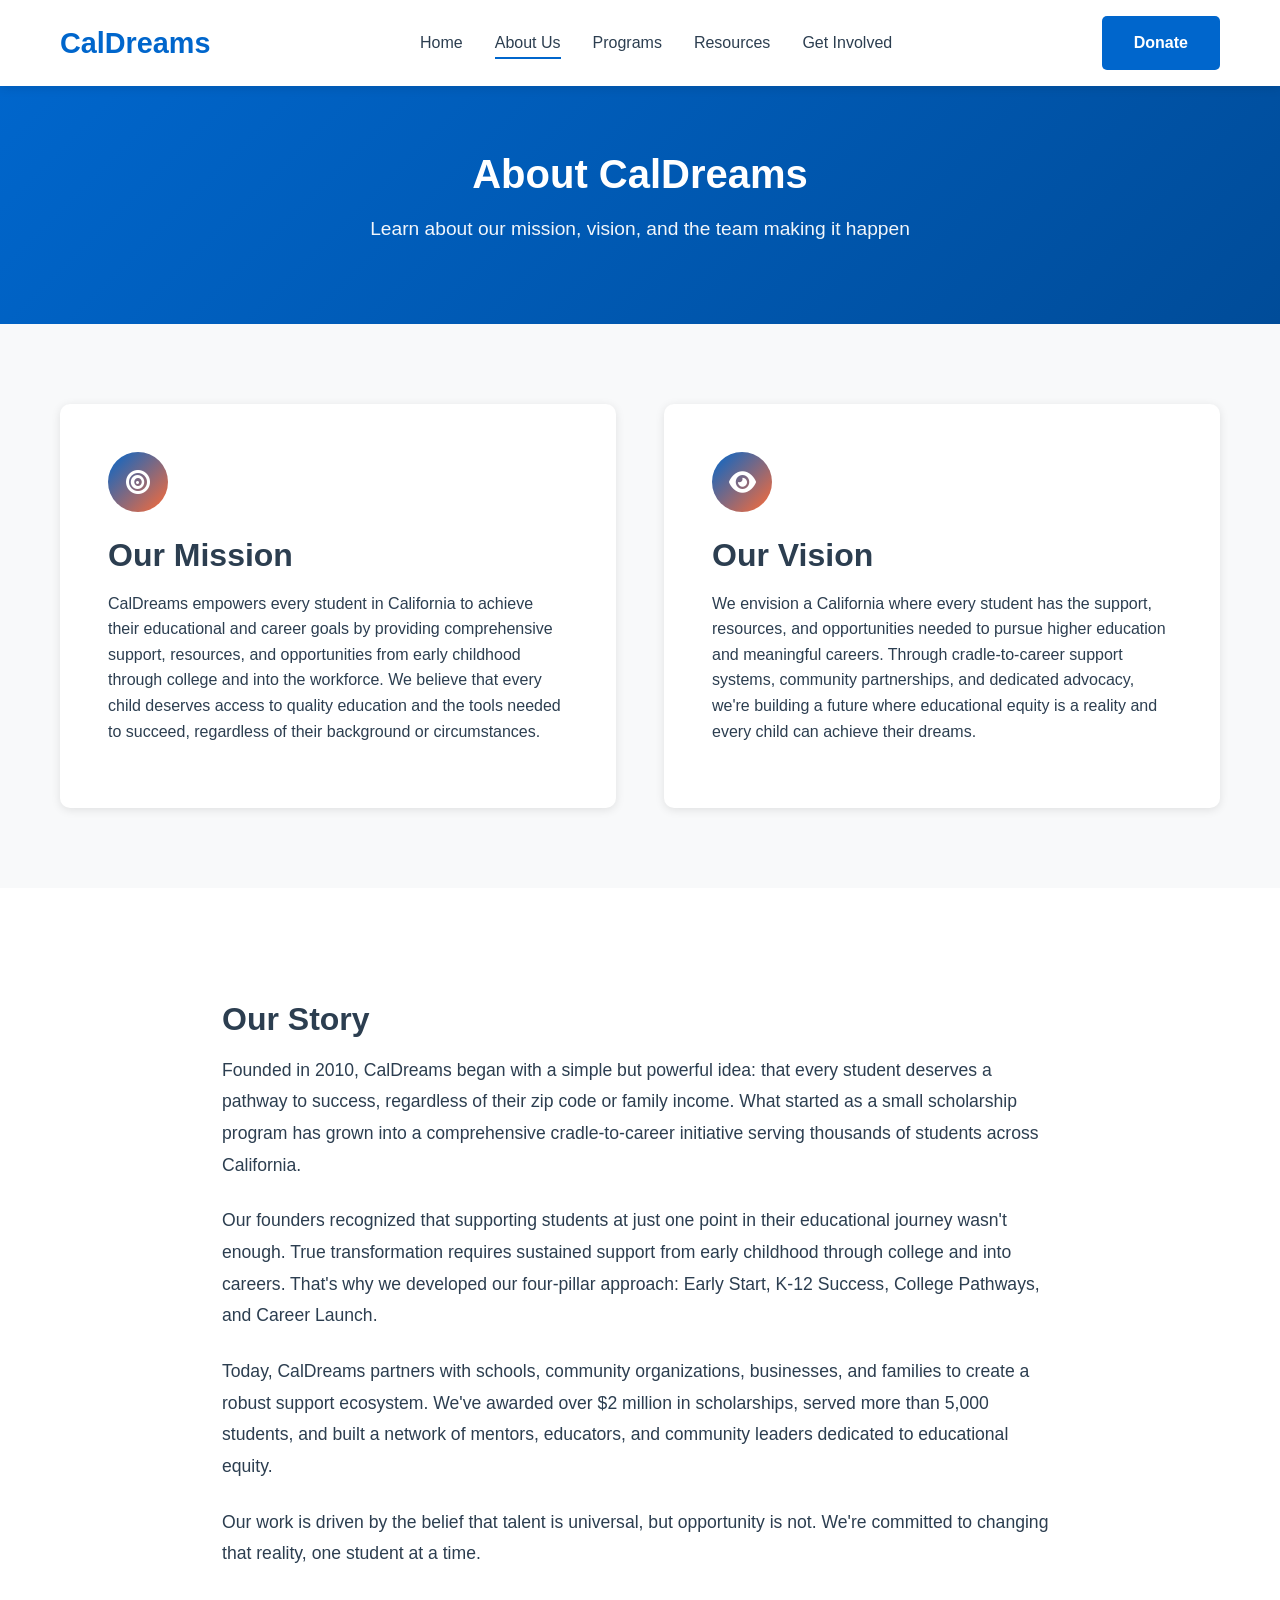
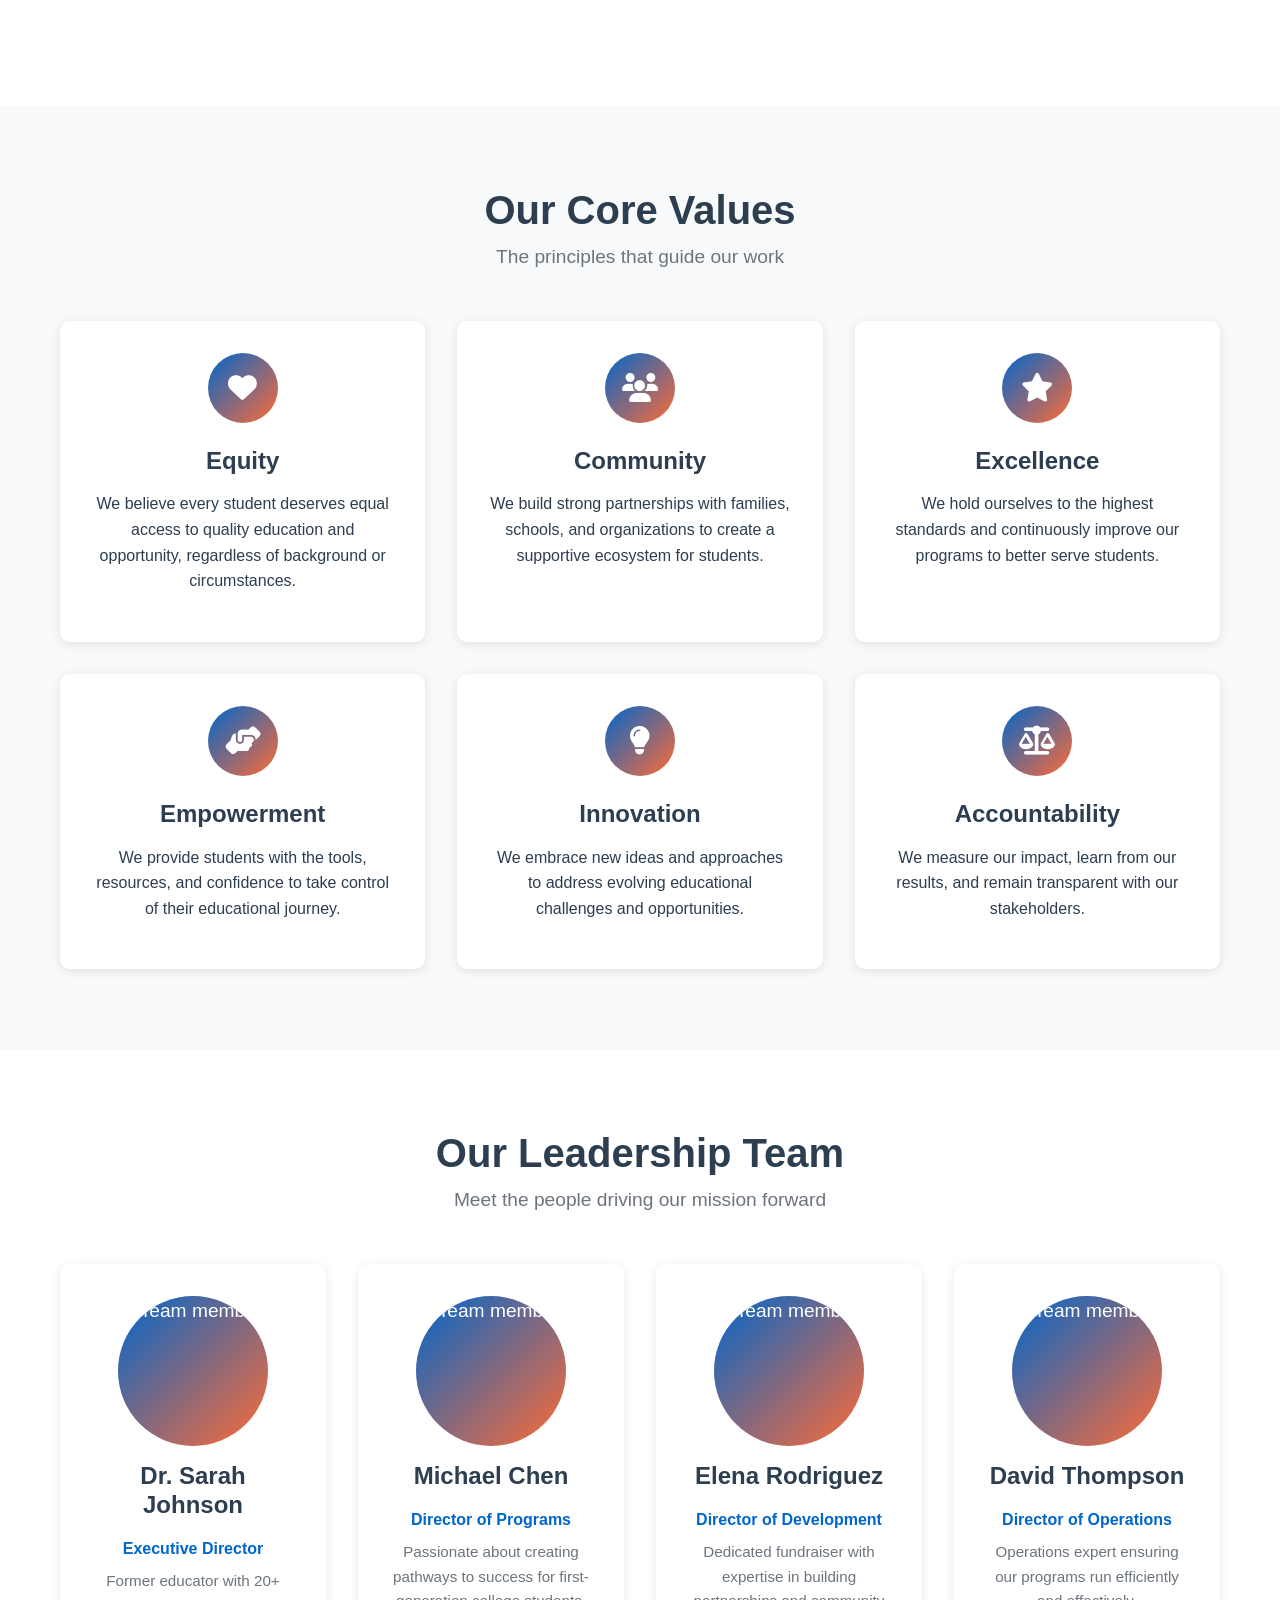
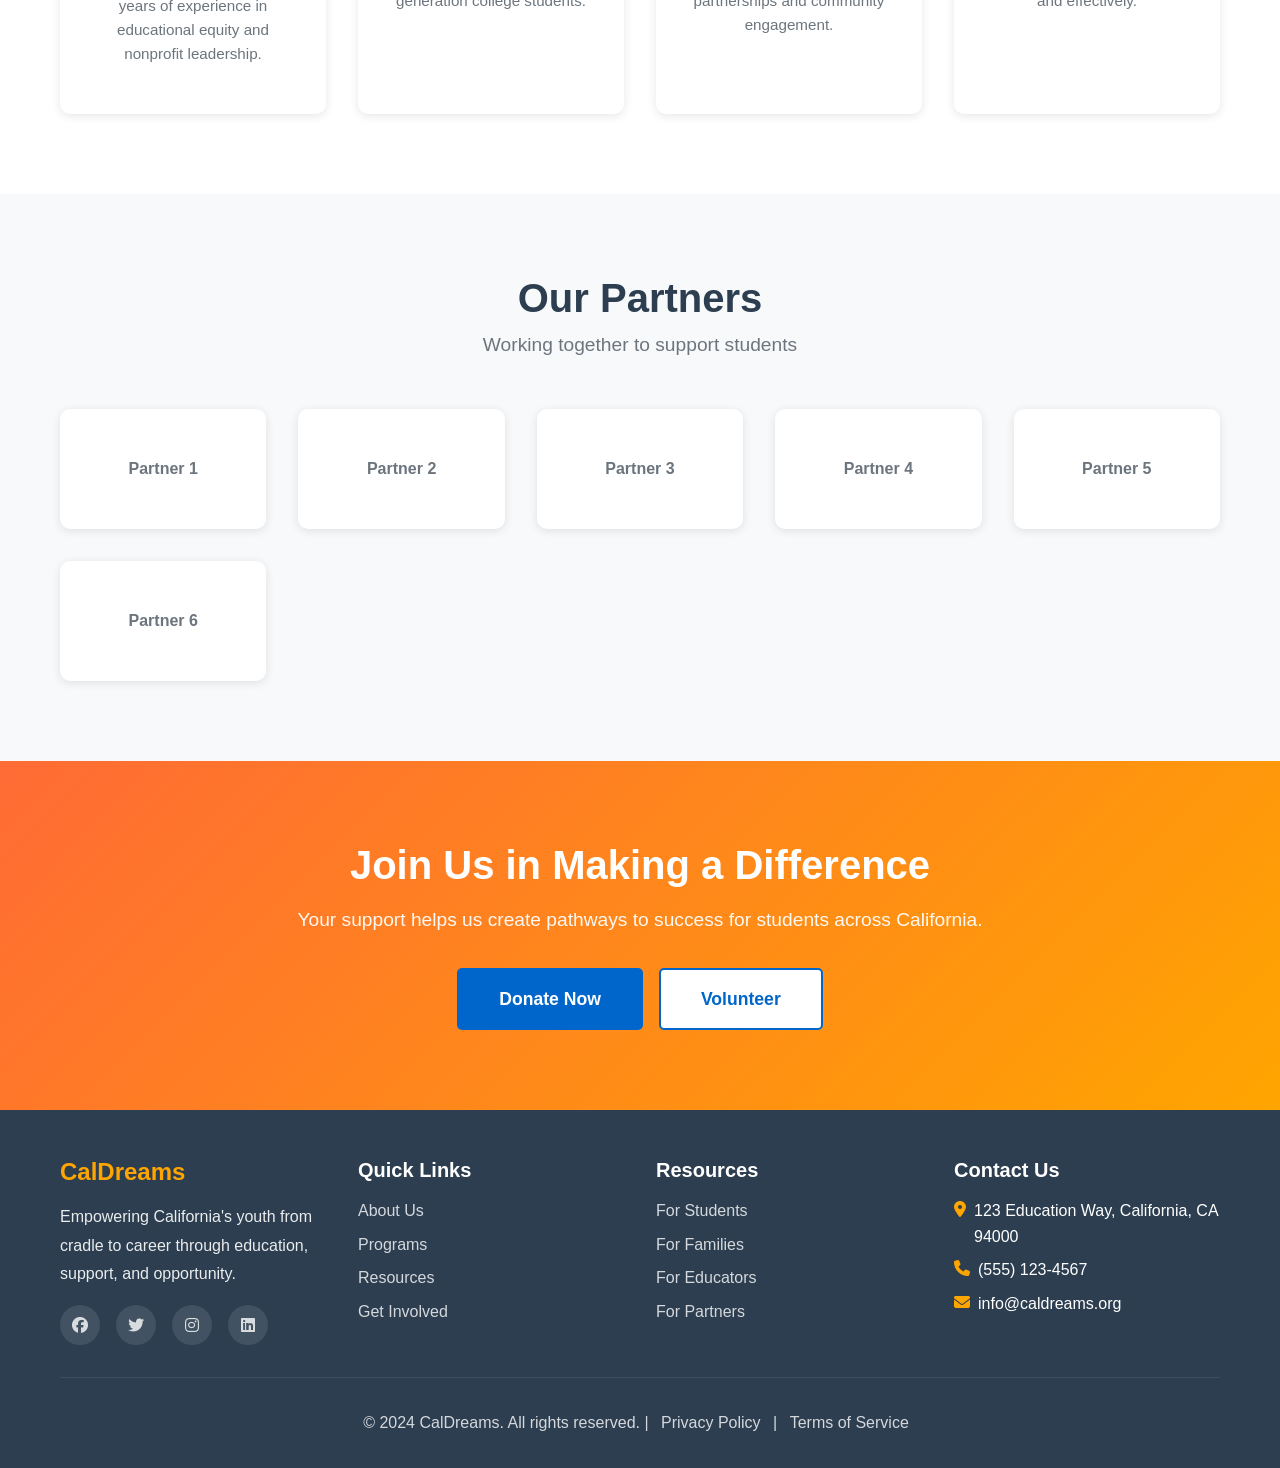
==== about.html @ b568aefe "Create comprehensive nonprofit education website similar to Oakland Promise This commit adds a compl" ====
<!DOCTYPE html>
<html lang="en">
<head>
    <meta charset="UTF-8">
    <meta name="viewport" content="width=device-width, initial-scale=1.0">
    <title>About Us - CalDreams</title>
    <link rel="stylesheet" href="css/styles.css">
    <link rel="stylesheet" href="https://cdnjs.cloudflare.com/ajax/libs/font-awesome/6.4.0/css/all.min.css">
</head>
<body>
    <!-- Navigation -->
    <nav class="navbar">
        <div class="container">
            <div class="nav-wrapper">
                <div class="logo">
                    <a href="index.html">CalDreams</a>
                </div>
                <ul class="nav-menu">
                    <li><a href="index.html">Home</a></li>
                    <li><a href="about.html" class="active">About Us</a></li>
                    <li><a href="programs.html">Programs</a></li>
                    <li><a href="resources.html">Resources</a></li>
                    <li><a href="get-involved.html">Get Involved</a></li>
                </ul>
                <div class="nav-cta">
                    <a href="get-involved.html#donate" class="btn btn-primary">Donate</a>
                </div>
                <div class="hamburger">
                    <span></span>
                    <span></span>
                    <span></span>
                </div>
            </div>
        </div>
    </nav>

    <!-- Page Header -->
    <section class="page-header">
        <div class="container">
            <h1>About CalDreams</h1>
            <p>Learn about our mission, vision, and the team making it happen</p>
        </div>
    </section>

    <!-- Mission & Vision -->
    <section class="mission-vision">
        <div class="container">
            <div class="content-grid">
                <div class="content-box">
                    <div class="content-icon">
                        <i class="fas fa-bullseye"></i>
                    </div>
                    <h2>Our Mission</h2>
                    <p>CalDreams empowers every student in California to achieve their educational and career goals by providing comprehensive support, resources, and opportunities from early childhood through college and into the workforce. We believe that every child deserves access to quality education and the tools needed to succeed, regardless of their background or circumstances.</p>
                </div>
                <div class="content-box">
                    <div class="content-icon">
                        <i class="fas fa-eye"></i>
                    </div>
                    <h2>Our Vision</h2>
                    <p>We envision a California where every student has the support, resources, and opportunities needed to pursue higher education and meaningful careers. Through cradle-to-career support systems, community partnerships, and dedicated advocacy, we're building a future where educational equity is a reality and every child can achieve their dreams.</p>
                </div>
            </div>
        </div>
    </section>

    <!-- Our Story -->
    <section class="our-story">
        <div class="container">
            <div class="story-content">
                <h2>Our Story</h2>
                <div class="story-text">
                    <p>Founded in 2010, CalDreams began with a simple but powerful idea: that every student deserves a pathway to success, regardless of their zip code or family income. What started as a small scholarship program has grown into a comprehensive cradle-to-career initiative serving thousands of students across California.</p>

                    <p>Our founders recognized that supporting students at just one point in their educational journey wasn't enough. True transformation requires sustained support from early childhood through college and into careers. That's why we developed our four-pillar approach: Early Start, K-12 Success, College Pathways, and Career Launch.</p>

                    <p>Today, CalDreams partners with schools, community organizations, businesses, and families to create a robust support ecosystem. We've awarded over $2 million in scholarships, served more than 5,000 students, and built a network of mentors, educators, and community leaders dedicated to educational equity.</p>

                    <p>Our work is driven by the belief that talent is universal, but opportunity is not. We're committed to changing that reality, one student at a time.</p>
                </div>
            </div>
        </div>
    </section>

    <!-- Core Values -->
    <section class="core-values">
        <div class="container">
            <div class="section-header">
                <h2>Our Core Values</h2>
                <p>The principles that guide our work</p>
            </div>
            <div class="values-grid">
                <div class="value-card">
                    <div class="value-icon">
                        <i class="fas fa-heart"></i>
                    </div>
                    <h3>Equity</h3>
                    <p>We believe every student deserves equal access to quality education and opportunity, regardless of background or circumstances.</p>
                </div>
                <div class="value-card">
                    <div class="value-icon">
                        <i class="fas fa-users"></i>
                    </div>
                    <h3>Community</h3>
                    <p>We build strong partnerships with families, schools, and organizations to create a supportive ecosystem for students.</p>
                </div>
                <div class="value-card">
                    <div class="value-icon">
                        <i class="fas fa-star"></i>
                    </div>
                    <h3>Excellence</h3>
                    <p>We hold ourselves to the highest standards and continuously improve our programs to better serve students.</p>
                </div>
                <div class="value-card">
                    <div class="value-icon">
                        <i class="fas fa-hands-helping"></i>
                    </div>
                    <h3>Empowerment</h3>
                    <p>We provide students with the tools, resources, and confidence to take control of their educational journey.</p>
                </div>
                <div class="value-card">
                    <div class="value-icon">
                        <i class="fas fa-lightbulb"></i>
                    </div>
                    <h3>Innovation</h3>
                    <p>We embrace new ideas and approaches to address evolving educational challenges and opportunities.</p>
                </div>
                <div class="value-card">
                    <div class="value-icon">
                        <i class="fas fa-balance-scale"></i>
                    </div>
                    <h3>Accountability</h3>
                    <p>We measure our impact, learn from our results, and remain transparent with our stakeholders.</p>
                </div>
            </div>
        </div>
    </section>

    <!-- Team Section -->
    <section class="team-section">
        <div class="container">
            <div class="section-header">
                <h2>Our Leadership Team</h2>
                <p>Meet the people driving our mission forward</p>
            </div>
            <div class="team-grid">
                <div class="team-member">
                    <div class="team-photo">
                        <img src="images/team1.jpg" alt="Team member">
                    </div>
                    <h3>Dr. Sarah Johnson</h3>
                    <p class="team-role">Executive Director</p>
                    <p class="team-bio">Former educator with 20+ years of experience in educational equity and nonprofit leadership.</p>
                </div>
                <div class="team-member">
                    <div class="team-photo">
                        <img src="images/team2.jpg" alt="Team member">
                    </div>
                    <h3>Michael Chen</h3>
                    <p class="team-role">Director of Programs</p>
                    <p class="team-bio">Passionate about creating pathways to success for first-generation college students.</p>
                </div>
                <div class="team-member">
                    <div class="team-photo">
                        <img src="images/team3.jpg" alt="Team member">
                    </div>
                    <h3>Elena Rodriguez</h3>
                    <p class="team-role">Director of Development</p>
                    <p class="team-bio">Dedicated fundraiser with expertise in building partnerships and community engagement.</p>
                </div>
                <div class="team-member">
                    <div class="team-photo">
                        <img src="images/team4.jpg" alt="Team member">
                    </div>
                    <h3>David Thompson</h3>
                    <p class="team-role">Director of Operations</p>
                    <p class="team-bio">Operations expert ensuring our programs run efficiently and effectively.</p>
                </div>
            </div>
        </div>
    </section>

    <!-- Partners Section -->
    <section class="partners-section">
        <div class="container">
            <div class="section-header">
                <h2>Our Partners</h2>
                <p>Working together to support students</p>
            </div>
            <div class="partners-grid">
                <div class="partner-logo">Partner 1</div>
                <div class="partner-logo">Partner 2</div>
                <div class="partner-logo">Partner 3</div>
                <div class="partner-logo">Partner 4</div>
                <div class="partner-logo">Partner 5</div>
                <div class="partner-logo">Partner 6</div>
            </div>
        </div>
    </section>

    <!-- Call to Action -->
    <section class="cta-section">
        <div class="container">
            <div class="cta-content">
                <h2>Join Us in Making a Difference</h2>
                <p>Your support helps us create pathways to success for students across California.</p>
                <div class="cta-buttons">
                    <a href="get-involved.html#donate" class="btn btn-primary btn-large">Donate Now</a>
                    <a href="get-involved.html#volunteer" class="btn btn-secondary btn-large">Volunteer</a>
                </div>
            </div>
        </div>
    </section>

    <!-- Footer -->
    <footer class="footer">
        <div class="container">
            <div class="footer-content">
                <div class="footer-section">
                    <h3>CalDreams</h3>
                    <p>Empowering California's youth from cradle to career through education, support, and opportunity.</p>
                    <div class="social-links">
                        <a href="#"><i class="fab fa-facebook"></i></a>
                        <a href="#"><i class="fab fa-twitter"></i></a>
                        <a href="#"><i class="fab fa-instagram"></i></a>
                        <a href="#"><i class="fab fa-linkedin"></i></a>
                    </div>
                </div>
                <div class="footer-section">
                    <h4>Quick Links</h4>
                    <ul>
                        <li><a href="about.html">About Us</a></li>
                        <li><a href="programs.html">Programs</a></li>
                        <li><a href="resources.html">Resources</a></li>
                        <li><a href="get-involved.html">Get Involved</a></li>
                    </ul>
                </div>
                <div class="footer-section">
                    <h4>Resources</h4>
                    <ul>
                        <li><a href="resources.html#students">For Students</a></li>
                        <li><a href="resources.html#families">For Families</a></li>
                        <li><a href="resources.html#educators">For Educators</a></li>
                        <li><a href="resources.html#partners">For Partners</a></li>
                    </ul>
                </div>
                <div class="footer-section">
                    <h4>Contact Us</h4>
                    <ul class="contact-info">
                        <li><i class="fas fa-map-marker-alt"></i> 123 Education Way, California, CA 94000</li>
                        <li><i class="fas fa-phone"></i> (555) 123-4567</li>
                        <li><i class="fas fa-envelope"></i> info@caldreams.org</li>
                    </ul>
                </div>
            </div>
            <div class="footer-bottom">
                <p>&copy; 2024 CalDreams. All rights reserved. | <a href="#">Privacy Policy</a> | <a href="#">Terms of Service</a></p>
            </div>
        </div>
    </footer>

    <script src="js/script.js"></script>
</body>
</html>
---- css/styles.css ----
/* ===================================
   CalDreams Website Stylesheet
   A comprehensive nonprofit education website
   =================================== */

/* CSS Variables for consistent theming */
:root {
    --primary-color: #0066cc;
    --primary-dark: #004c99;
    --secondary-color: #ff6b35;
    --accent-color: #ffa500;
    --text-dark: #2c3e50;
    --text-light: #6c757d;
    --bg-light: #f8f9fa;
    --bg-white: #ffffff;
    --border-color: #dee2e6;
    --success-color: #28a745;
    --shadow: 0 2px 10px rgba(0, 0, 0, 0.1);
    --shadow-hover: 0 5px 20px rgba(0, 0, 0, 0.15);
}

/* ===================================
   Global Styles
   =================================== */
* {
    margin: 0;
    padding: 0;
    box-sizing: border-box;
}

html {
    scroll-behavior: smooth;
}

body {
    font-family: 'Segoe UI', Tahoma, Geneva, Verdana, sans-serif;
    line-height: 1.6;
    color: var(--text-dark);
    background-color: var(--bg-white);
}

.container {
    max-width: 1200px;
    margin: 0 auto;
    padding: 0 20px;
}

/* ===================================
   Typography
   =================================== */
h1, h2, h3, h4, h5, h6 {
    line-height: 1.2;
    margin-bottom: 1rem;
    font-weight: 700;
}

h1 { font-size: 2.5rem; }
h2 { font-size: 2rem; }
h3 { font-size: 1.5rem; }
h4 { font-size: 1.25rem; }

p {
    margin-bottom: 1rem;
}

a {
    color: var(--primary-color);
    text-decoration: none;
    transition: all 0.3s ease;
}

a:hover {
    color: var(--primary-dark);
}

/* ===================================
   Buttons
   =================================== */
.btn {
    display: inline-block;
    padding: 12px 30px;
    border-radius: 5px;
    font-size: 1rem;
    font-weight: 600;
    text-align: center;
    cursor: pointer;
    transition: all 0.3s ease;
    border: 2px solid transparent;
}

.btn-primary {
    background-color: var(--primary-color);
    color: white;
}

.btn-primary:hover {
    background-color: var(--primary-dark);
    color: white;
    transform: translateY(-2px);
    box-shadow: var(--shadow-hover);
}

.btn-secondary {
    background-color: white;
    color: var(--primary-color);
    border: 2px solid var(--primary-color);
}

.btn-secondary:hover {
    background-color: var(--primary-color);
    color: white;
}

.btn-large {
    padding: 15px 40px;
    font-size: 1.1rem;
}

/* ===================================
   Navigation
   =================================== */
.navbar {
    background-color: var(--bg-white);
    box-shadow: var(--shadow);
    position: sticky;
    top: 0;
    z-index: 1000;
}

.nav-wrapper {
    display: flex;
    justify-content: space-between;
    align-items: center;
    padding: 1rem 0;
}

.logo a {
    font-size: 1.8rem;
    font-weight: 800;
    color: var(--primary-color);
}

.nav-menu {
    display: flex;
    list-style: none;
    gap: 2rem;
    align-items: center;
}

.nav-menu a {
    color: var(--text-dark);
    font-weight: 500;
    padding: 0.5rem 0;
    position: relative;
}

.nav-menu a::after {
    content: '';
    position: absolute;
    bottom: 0;
    left: 0;
    width: 0;
    height: 2px;
    background-color: var(--primary-color);
    transition: width 0.3s ease;
}

.nav-menu a:hover::after,
.nav-menu a.active::after {
    width: 100%;
}

.hamburger {
    display: none;
    flex-direction: column;
    cursor: pointer;
}

.hamburger span {
    width: 25px;
    height: 3px;
    background-color: var(--text-dark);
    margin: 3px 0;
    transition: 0.3s;
}

/* ===================================
   Hero Section
   =================================== */
.hero {
    position: relative;
    min-height: 600px;
    display: flex;
    align-items: center;
    background: linear-gradient(135deg, var(--primary-color) 0%, var(--primary-dark) 100%);
    color: white;
    overflow: hidden;
}

.hero::before {
    content: '';
    position: absolute;
    top: 0;
    left: 0;
    right: 0;
    bottom: 0;
    background-image: url('../images/hero-bg.jpg');
    background-size: cover;
    background-position: center;
    opacity: 0.2;
}

.hero-overlay {
    position: absolute;
    top: 0;
    left: 0;
    right: 0;
    bottom: 0;
    background: linear-gradient(135deg, rgba(0, 102, 204, 0.9) 0%, rgba(0, 76, 153, 0.95) 100%);
}

.hero-content {
    position: relative;
    z-index: 2;
    max-width: 800px;
    padding: 4rem 0;
}

.hero-title {
    font-size: 3rem;
    margin-bottom: 1.5rem;
    animation: fadeInUp 1s ease;
}

.hero-subtitle {
    font-size: 1.3rem;
    margin-bottom: 2rem;
    opacity: 0.95;
    animation: fadeInUp 1s ease 0.2s backwards;
}

.hero-buttons {
    display: flex;
    gap: 1rem;
    flex-wrap: wrap;
    animation: fadeInUp 1s ease 0.4s backwards;
}

@keyframes fadeInUp {
    from {
        opacity: 0;
        transform: translateY(30px);
    }
    to {
        opacity: 1;
        transform: translateY(0);
    }
}

/* ===================================
   Page Header
   =================================== */
.page-header {
    background: linear-gradient(135deg, var(--primary-color) 0%, var(--primary-dark) 100%);
    color: white;
    padding: 4rem 0;
    text-align: center;
}

.page-header h1 {
    font-size: 2.5rem;
    margin-bottom: 1rem;
}

.page-header p {
    font-size: 1.2rem;
    opacity: 0.95;
}

/* ===================================
   Section Styles
   =================================== */
section {
    padding: 5rem 0;
}

.section-header {
    text-align: center;
    margin-bottom: 3rem;
}

.section-header h2 {
    font-size: 2.5rem;
    color: var(--text-dark);
    margin-bottom: 0.5rem;
}

.section-header p {
    font-size: 1.2rem;
    color: var(--text-light);
}

/* ===================================
   Mission Section
   =================================== */
.mission {
    background-color: var(--bg-light);
    text-align: center;
}

.mission-content {
    max-width: 900px;
    margin: 0 auto;
}

.mission h2 {
    font-size: 2rem;
    margin-bottom: 1.5rem;
    color: var(--primary-color);
}

.mission p {
    font-size: 1.2rem;
    line-height: 1.8;
    color: var(--text-dark);
}

/* ===================================
   Programs Overview
   =================================== */
.programs-overview {
    background-color: var(--bg-white);
}

.programs-grid {
    display: grid;
    grid-template-columns: repeat(auto-fit, minmax(280px, 1fr));
    gap: 2rem;
}

.program-card {
    background-color: var(--bg-white);
    padding: 2rem;
    border-radius: 10px;
    box-shadow: var(--shadow);
    transition: all 0.3s ease;
    text-align: center;
}

.program-card:hover {
    transform: translateY(-10px);
    box-shadow: var(--shadow-hover);
}

.program-icon {
    width: 80px;
    height: 80px;
    background: linear-gradient(135deg, var(--primary-color), var(--secondary-color));
    border-radius: 50%;
    display: flex;
    align-items: center;
    justify-content: center;
    margin: 0 auto 1.5rem;
}

.program-icon i {
    font-size: 2rem;
    color: white;
}

.program-card h3 {
    font-size: 1.5rem;
    margin-bottom: 1rem;
    color: var(--text-dark);
}

.program-card p {
    color: var(--text-light);
    margin-bottom: 1.5rem;
}

.program-link {
    color: var(--primary-color);
    font-weight: 600;
    display: inline-flex;
    align-items: center;
    gap: 0.5rem;
}

.program-link:hover {
    gap: 0.8rem;
}

/* ===================================
   Impact Statistics
   =================================== */
.impact-stats {
    background: linear-gradient(135deg, var(--primary-color) 0%, var(--primary-dark) 100%);
    color: white;
}

.stats-grid {
    display: grid;
    grid-template-columns: repeat(auto-fit, minmax(200px, 1fr));
    gap: 3rem;
    text-align: center;
}

.stat-item {
    padding: 2rem;
}

.stat-number {
    font-size: 3rem;
    font-weight: 800;
    margin-bottom: 0.5rem;
    color: var(--accent-color);
}

.stat-label {
    font-size: 1.2rem;
    opacity: 0.95;
}

/* ===================================
   Success Stories
   =================================== */
.success-stories {
    background-color: var(--bg-light);
}

.stories-grid {
    display: grid;
    grid-template-columns: repeat(auto-fit, minmax(320px, 1fr));
    gap: 2rem;
}

.story-card {
    background-color: white;
    border-radius: 10px;
    overflow: hidden;
    box-shadow: var(--shadow);
    transition: all 0.3s ease;
}

.story-card:hover {
    transform: translateY(-5px);
    box-shadow: var(--shadow-hover);
}

.story-image {
    width: 100%;
    height: 250px;
    background: linear-gradient(135deg, var(--primary-color), var(--secondary-color));
    display: flex;
    align-items: center;
    justify-content: center;
    color: white;
    font-size: 1.2rem;
}

.story-image img {
    width: 100%;
    height: 100%;
    object-fit: cover;
}

.story-content {
    padding: 2rem;
}

.story-quote {
    font-style: italic;
    color: var(--text-dark);
    margin-bottom: 1rem;
    font-size: 1.1rem;
    line-height: 1.6;
}

.story-author {
    color: var(--text-light);
    font-weight: 600;
}

/* ===================================
   Call to Action
   =================================== */
.cta-section {
    background: linear-gradient(135deg, var(--secondary-color) 0%, var(--accent-color) 100%);
    color: white;
    text-align: center;
}

.cta-content h2 {
    font-size: 2.5rem;
    margin-bottom: 1rem;
}

.cta-content p {
    font-size: 1.2rem;
    margin-bottom: 2rem;
    opacity: 0.95;
}

.cta-buttons {
    display: flex;
    gap: 1rem;
    justify-content: center;
    flex-wrap: wrap;
}

/* ===================================
   Footer
   =================================== */
.footer {
    background-color: var(--text-dark);
    color: white;
    padding: 3rem 0 1rem;
}

.footer-content {
    display: grid;
    grid-template-columns: repeat(auto-fit, minmax(250px, 1fr));
    gap: 2rem;
    margin-bottom: 2rem;
}

.footer-section h3 {
    font-size: 1.5rem;
    margin-bottom: 1rem;
    color: var(--accent-color);
}

.footer-section h4 {
    margin-bottom: 1rem;
    color: white;
}

.footer-section p {
    opacity: 0.9;
    line-height: 1.8;
}

.footer-section ul {
    list-style: none;
}

.footer-section ul li {
    margin-bottom: 0.5rem;
}

.footer-section a {
    color: rgba(255, 255, 255, 0.8);
}

.footer-section a:hover {
    color: var(--accent-color);
}

.social-links {
    display: flex;
    gap: 1rem;
    margin-top: 1rem;
}

.social-links a {
    width: 40px;
    height: 40px;
    background-color: rgba(255, 255, 255, 0.1);
    border-radius: 50%;
    display: flex;
    align-items: center;
    justify-content: center;
    transition: all 0.3s ease;
}

.social-links a:hover {
    background-color: var(--primary-color);
    transform: translateY(-3px);
}

.contact-info li {
    display: flex;
    align-items: flex-start;
    gap: 0.5rem;
    margin-bottom: 1rem;
}

.contact-info i {
    margin-top: 3px;
    color: var(--accent-color);
}

.footer-bottom {
    text-align: center;
    padding-top: 2rem;
    border-top: 1px solid rgba(255, 255, 255, 0.1);
    opacity: 0.8;
}

.footer-bottom a {
    color: white;
    margin: 0 0.5rem;
}

/* ===================================
   About Page Styles
   =================================== */
.mission-vision {
    background-color: var(--bg-light);
}

.content-grid {
    display: grid;
    grid-template-columns: repeat(auto-fit, minmax(400px, 1fr));
    gap: 3rem;
}

.content-box {
    background-color: white;
    padding: 3rem;
    border-radius: 10px;
    box-shadow: var(--shadow);
}

.content-icon {
    width: 60px;
    height: 60px;
    background: linear-gradient(135deg, var(--primary-color), var(--secondary-color));
    border-radius: 50%;
    display: flex;
    align-items: center;
    justify-content: center;
    margin-bottom: 1.5rem;
}

.content-icon i {
    font-size: 1.5rem;
    color: white;
}

.our-story {
    background-color: var(--bg-white);
}

.story-content {
    max-width: 900px;
    margin: 0 auto;
}

.story-text p {
    font-size: 1.1rem;
    line-height: 1.8;
    margin-bottom: 1.5rem;
    color: var(--text-dark);
}

.core-values {
    background-color: var(--bg-light);
}

.values-grid {
    display: grid;
    grid-template-columns: repeat(auto-fit, minmax(300px, 1fr));
    gap: 2rem;
}

.value-card {
    background-color: white;
    padding: 2rem;
    border-radius: 10px;
    box-shadow: var(--shadow);
    text-align: center;
    transition: all 0.3s ease;
}

.value-card:hover {
    transform: translateY(-5px);
    box-shadow: var(--shadow-hover);
}

.value-icon {
    width: 70px;
    height: 70px;
    background: linear-gradient(135deg, var(--primary-color), var(--secondary-color));
    border-radius: 50%;
    display: flex;
    align-items: center;
    justify-content: center;
    margin: 0 auto 1.5rem;
}

.value-icon i {
    font-size: 1.8rem;
    color: white;
}

.team-section {
    background-color: var(--bg-white);
}

.team-grid {
    display: grid;
    grid-template-columns: repeat(auto-fit, minmax(250px, 1fr));
    gap: 2rem;
}

.team-member {
    text-align: center;
    background-color: white;
    border-radius: 10px;
    padding: 2rem;
    box-shadow: var(--shadow);
    transition: all 0.3s ease;
}

.team-member:hover {
    transform: translateY(-5px);
    box-shadow: var(--shadow-hover);
}

.team-photo {
    width: 150px;
    height: 150px;
    background: linear-gradient(135deg, var(--primary-color), var(--secondary-color));
    border-radius: 50%;
    margin: 0 auto 1rem;
    display: flex;
    align-items: center;
    justify-content: center;
    color: white;
    font-size: 1.2rem;
    overflow: hidden;
}

.team-photo img {
    width: 100%;
    height: 100%;
    object-fit: cover;
}

.team-role {
    color: var(--primary-color);
    font-weight: 600;
    margin-bottom: 0.5rem;
}

.team-bio {
    color: var(--text-light);
    font-size: 0.95rem;
}

.partners-section {
    background-color: var(--bg-light);
}

.partners-grid {
    display: grid;
    grid-template-columns: repeat(auto-fit, minmax(200px, 1fr));
    gap: 2rem;
}

.partner-logo {
    background-color: white;
    padding: 2rem;
    border-radius: 10px;
    box-shadow: var(--shadow);
    display: flex;
    align-items: center;
    justify-content: center;
    min-height: 120px;
    color: var(--text-light);
    font-weight: 600;
}

/* ===================================
   Programs Page Styles
   =================================== */
.programs-intro {
    background-color: var(--bg-light);
    text-align: center;
}

.intro-content {
    max-width: 800px;
    margin: 0 auto;
}

.intro-content h2 {
    font-size: 2rem;
    margin-bottom: 1rem;
    color: var(--primary-color);
}

.intro-content p {
    font-size: 1.1rem;
    line-height: 1.8;
    color: var(--text-dark);
}

.program-detail {
    background-color: var(--bg-white);
}

.program-detail.alt {
    background-color: var(--bg-light);
}

.program-content {
    display: grid;
    grid-template-columns: 1fr 1fr;
    gap: 4rem;
    align-items: center;
}

.program-badge {
    display: inline-block;
    background: linear-gradient(135deg, var(--primary-color), var(--secondary-color));
    color: white;
    padding: 0.5rem 1rem;
    border-radius: 20px;
    font-size: 0.9rem;
    font-weight: 600;
    margin-bottom: 1rem;
}

.program-text h2 {
    color: var(--primary-color);
    margin-bottom: 0.5rem;
}

.program-text h3 {
    color: var(--text-dark);
    margin-bottom: 1.5rem;
}

.program-text h4 {
    color: var(--text-dark);
    margin-top: 2rem;
    margin-bottom: 1rem;
}

.feature-list {
    list-style: none;
    margin-bottom: 2rem;
}

.feature-list li {
    padding: 0.5rem 0;
    display: flex;
    align-items: flex-start;
    gap: 1rem;
}

.feature-list i {
    color: var(--success-color);
    margin-top: 3px;
}

.program-image {
    position: relative;
    border-radius: 10px;
    overflow: hidden;
    box-shadow: var(--shadow);
}

.program-image img {
    width: 100%;
    height: 400px;
    object-fit: cover;
}

.program-stats-box {
    background: linear-gradient(135deg, rgba(0, 102, 204, 0.95), rgba(0, 76, 153, 0.95));
    color: white;
    padding: 2rem;
    border-radius: 10px;
    margin-top: 2rem;
    display: flex;
    justify-content: space-around;
}

.program-stats-box .stat-item {
    text-align: center;
}

.program-stats-box .stat-number {
    font-size: 2rem;
    font-weight: 800;
    color: var(--accent-color);
}

.program-stats-box .stat-label {
    font-size: 0.95rem;
}

.program-timeline {
    background: linear-gradient(135deg, var(--primary-color), var(--primary-dark));
    color: white;
}

.timeline {
    max-width: 900px;
    margin: 0 auto;
    position: relative;
}

.timeline::before {
    content: '';
    position: absolute;
    left: 50%;
    top: 0;
    bottom: 0;
    width: 2px;
    background-color: rgba(255, 255, 255, 0.3);
    transform: translateX(-50%);
}

.timeline-item {
    display: flex;
    align-items: center;
    gap: 2rem;
    margin-bottom: 3rem;
    position: relative;
}

.timeline-item:nth-child(even) {
    flex-direction: row-reverse;
}

.timeline-icon {
    width: 80px;
    height: 80px;
    background-color: var(--accent-color);
    border-radius: 50%;
    display: flex;
    align-items: center;
    justify-content: center;
    font-size: 2rem;
    z-index: 2;
    box-shadow: 0 0 0 10px rgba(255, 255, 255, 0.2);
}

.timeline-content {
    flex: 1;
    background-color: rgba(255, 255, 255, 0.1);
    padding: 2rem;
    border-radius: 10px;
}

/* ===================================
   Resources Page Styles
   =================================== */
.resource-categories {
    background-color: var(--bg-white);
}

.category-tabs {
    display: flex;
    justify-content: center;
    gap: 1rem;
    margin-bottom: 3rem;
    flex-wrap: wrap;
}

.tab-btn {
    padding: 1rem 2rem;
    background-color: var(--bg-light);
    border: none;
    border-radius: 5px;
    font-size: 1rem;
    font-weight: 600;
    cursor: pointer;
    transition: all 0.3s ease;
}

.tab-btn.active,
.tab-btn:hover {
    background-color: var(--primary-color);
    color: white;
}

.tab-content {
    display: none;
}

.tab-content.active {
    display: block;
    animation: fadeIn 0.5s ease;
}

@keyframes fadeIn {
    from {
        opacity: 0;
        transform: translateY(10px);
    }
    to {
        opacity: 1;
        transform: translateY(0);
    }
}

.resources-grid {
    display: grid;
    grid-template-columns: repeat(auto-fit, minmax(320px, 1fr));
    gap: 2rem;
}

.resource-card {
    background-color: white;
    padding: 2rem;
    border-radius: 10px;
    box-shadow: var(--shadow);
    transition: all 0.3s ease;
}

.resource-card:hover {
    transform: translateY(-5px);
    box-shadow: var(--shadow-hover);
}

.resource-icon {
    width: 60px;
    height: 60px;
    background: linear-gradient(135deg, var(--primary-color), var(--secondary-color));
    border-radius: 50%;
    display: flex;
    align-items: center;
    justify-content: center;
    margin-bottom: 1.5rem;
}

.resource-icon i {
    font-size: 1.5rem;
    color: white;
}

.resource-card h3 {
    margin-bottom: 1rem;
    color: var(--text-dark);
}

.resource-links {
    list-style: none;
    margin-top: 1.5rem;
}

.resource-links li {
    margin-bottom: 0.8rem;
}

.resource-links a {
    color: var(--primary-color);
    display: flex;
    align-items: center;
    gap: 0.5rem;
    font-weight: 500;
}

.resource-links a:hover {
    gap: 0.8rem;
}

.additional-resources {
    background-color: var(--bg-light);
}

.additional-grid {
    display: grid;
    grid-template-columns: repeat(auto-fit, minmax(300px, 1fr));
    gap: 2rem;
}

.additional-card {
    background-color: white;
    padding: 3rem 2rem;
    border-radius: 10px;
    box-shadow: var(--shadow);
    text-align: center;
}

.additional-card i {
    font-size: 3rem;
    color: var(--primary-color);
    margin-bottom: 1rem;
}

.additional-card h3 {
    margin-bottom: 1rem;
}

/* ===================================
   Get Involved Page Styles
   =================================== */
.involvement-options {
    background-color: var(--bg-white);
}

.involvement-grid {
    display: grid;
    grid-template-columns: repeat(auto-fit, minmax(280px, 1fr));
    gap: 2rem;
}

.involvement-card {
    background-color: white;
    padding: 2rem;
    border-radius: 10px;
    box-shadow: var(--shadow);
    text-align: center;
    transition: all 0.3s ease;
}

.involvement-card:hover {
    transform: translateY(-5px);
    box-shadow: var(--shadow-hover);
}

.involvement-icon {
    width: 80px;
    height: 80px;
    background: linear-gradient(135deg, var(--primary-color), var(--secondary-color));
    border-radius: 50%;
    display: flex;
    align-items: center;
    justify-content: center;
    margin: 0 auto 1.5rem;
}

.involvement-icon i {
    font-size: 2rem;
    color: white;
}

.donate-section {
    background-color: var(--bg-light);
}

.donate-content {
    display: grid;
    grid-template-columns: 1fr 1fr;
    gap: 4rem;
    align-items: start;
}

.donate-impact h3 {
    font-size: 1.8rem;
    margin-bottom: 2rem;
    color: var(--primary-color);
}

.impact-items {
    display: flex;
    flex-direction: column;
    gap: 2rem;
}

.impact-item {
    background-color: white;
    padding: 2rem;
    border-radius: 10px;
    box-shadow: var(--shadow);
    transition: all 0.3s ease;
}

.impact-item:hover {
    transform: translateX(10px);
    box-shadow: var(--shadow-hover);
}

.impact-amount {
    font-size: 2rem;
    font-weight: 800;
    color: var(--primary-color);
    margin-bottom: 0.5rem;
}

.donate-form-container {
    background-color: white;
    padding: 3rem;
    border-radius: 10px;
    box-shadow: var(--shadow);
}

.donate-form h3,
.apply-form h3 {
    font-size: 1.8rem;
    margin-bottom: 1.5rem;
    color: var(--text-dark);
}

.amount-buttons {
    display: grid;
    grid-template-columns: repeat(3, 1fr);
    gap: 1rem;
    margin-bottom: 2rem;
}

.amount-btn {
    padding: 1rem;
    background-color: var(--bg-light);
    border: 2px solid var(--border-color);
    border-radius: 5px;
    font-size: 1rem;
    font-weight: 600;
    cursor: pointer;
    transition: all 0.3s ease;
}

.amount-btn:hover,
.amount-btn.active {
    background-color: var(--primary-color);
    color: white;
    border-color: var(--primary-color);
}

.form-group {
    margin-bottom: 1.5rem;
}

.form-group label {
    display: block;
    margin-bottom: 0.5rem;
    font-weight: 600;
    color: var(--text-dark);
}

.form-group input,
.form-group select,
.form-group textarea {
    width: 100%;
    padding: 0.8rem;
    border: 1px solid var(--border-color);
    border-radius: 5px;
    font-size: 1rem;
    transition: all 0.3s ease;
}

.form-group input:focus,
.form-group select:focus,
.form-group textarea:focus {
    outline: none;
    border-color: var(--primary-color);
    box-shadow: 0 0 0 3px rgba(0, 102, 204, 0.1);
}

.donation-type {
    display: flex;
    gap: 2rem;
    margin-bottom: 2rem;
}

.donation-type label {
    display: flex;
    align-items: center;
    gap: 0.5rem;
    cursor: pointer;
}

.tax-info,
.form-note {
    font-size: 0.9rem;
    color: var(--text-light);
    text-align: center;
    margin-top: 1rem;
}

.volunteer-section {
    background-color: var(--bg-white);
}

.volunteer-opportunities {
    display: grid;
    grid-template-columns: repeat(auto-fit, minmax(300px, 1fr));
    gap: 2rem;
}

.opportunity-card {
    background-color: white;
    padding: 2rem;
    border-radius: 10px;
    box-shadow: var(--shadow);
}

.opportunity-card h3 {
    color: var(--primary-color);
    margin-bottom: 1rem;
    display: flex;
    align-items: center;
    gap: 0.5rem;
}

.opportunity-card ul {
    list-style: none;
    margin: 1.5rem 0;
}

.opportunity-card li {
    padding: 0.5rem 0;
    color: var(--text-light);
}

.partner-section {
    background-color: var(--bg-light);
}

.partnership-types {
    display: grid;
    grid-template-columns: repeat(auto-fit, minmax(350px, 1fr));
    gap: 2rem;
}

.partnership-card {
    background-color: white;
    padding: 3rem;
    border-radius: 10px;
    box-shadow: var(--shadow);
    text-align: center;
}

.partnership-icon {
    width: 80px;
    height: 80px;
    background: linear-gradient(135deg, var(--primary-color), var(--secondary-color));
    border-radius: 50%;
    display: flex;
    align-items: center;
    justify-content: center;
    margin: 0 auto 1.5rem;
}

.partnership-icon i {
    font-size: 2rem;
    color: white;
}

.partnership-card ul {
    text-align: left;
    margin: 1.5rem 0;
}

.partnership-card li {
    padding: 0.5rem 0;
    color: var(--text-dark);
}

.apply-section {
    background-color: var(--bg-white);
}

.apply-content {
    display: grid;
    grid-template-columns: 1fr 1fr;
    gap: 4rem;
}

.apply-info h3 {
    font-size: 1.5rem;
    margin-top: 2rem;
    margin-bottom: 1rem;
    color: var(--primary-color);
}

.apply-info h3:first-child {
    margin-top: 0;
}

.apply-list {
    list-style: none;
    margin-bottom: 2rem;
}

.apply-list li {
    padding: 0.5rem 0;
    display: flex;
    align-items: center;
    gap: 1rem;
}

.apply-list i {
    color: var(--success-color);
}

.process-steps {
    margin-bottom: 2rem;
    padding-left: 1.5rem;
}

.process-steps li {
    padding: 0.5rem 0;
    color: var(--text-dark);
}

.dates-info {
    background-color: var(--bg-light);
    padding: 1.5rem;
    border-radius: 5px;
}

.dates-info p {
    margin-bottom: 0.5rem;
}

.apply-form-container {
    background-color: white;
    padding: 3rem;
    border-radius: 10px;
    box-shadow: var(--shadow);
}

.newsletter-section {
    background-color: var(--primary-color);
    color: white;
    padding: 3rem 0;
}

.newsletter-content {
    display: flex;
    justify-content: space-between;
    align-items: center;
    gap: 2rem;
    flex-wrap: wrap;
}

.newsletter-text h2 {
    margin-bottom: 0.5rem;
}

.newsletter-form {
    display: flex;
    gap: 1rem;
    flex: 1;
    max-width: 500px;
}

.newsletter-form input {
    flex: 1;
    padding: 0.8rem 1rem;
    border: none;
    border-radius: 5px;
    font-size: 1rem;
}

.newsletter-form button {
    white-space: nowrap;
}

/* ===================================
   Responsive Design
   =================================== */
@media (max-width: 968px) {
    .nav-menu {
        position: fixed;
        left: -100%;
        top: 70px;
        flex-direction: column;
        background-color: var(--bg-white);
        width: 100%;
        text-align: center;
        transition: 0.3s;
        box-shadow: var(--shadow);
        padding: 2rem 0;
    }

    .nav-menu.active {
        left: 0;
    }

    .nav-cta {
        display: none;
    }

    .hamburger {
        display: flex;
    }

    .hero-title {
        font-size: 2rem;
    }

    .hero-subtitle {
        font-size: 1.1rem;
    }

    .program-content,
    .donate-content,
    .apply-content,
    .content-grid {
        grid-template-columns: 1fr;
    }

    .timeline::before {
        left: 40px;
    }

    .timeline-item {
        padding-left: 100px;
    }

    .timeline-item:nth-child(even) {
        flex-direction: row;
    }

    .timeline-icon {
        position: absolute;
        left: 0;
    }

    .amount-buttons {
        grid-template-columns: repeat(2, 1fr);
    }

    .newsletter-content {
        flex-direction: column;
    }

    .newsletter-form {
        width: 100%;
        max-width: 100%;
    }
}

@media (max-width: 768px) {
    h1 { font-size: 2rem; }
    h2 { font-size: 1.8rem; }
    h3 { font-size: 1.3rem; }

    section {
        padding: 3rem 0;
    }

    .hero {
        min-height: 500px;
    }

    .programs-grid,
    .stats-grid,
    .stories-grid,
    .values-grid,
    .team-grid,
    .resources-grid {
        grid-template-columns: 1fr;
    }

    .hero-buttons,
    .cta-buttons {
        flex-direction: column;
    }

    .btn-large {
        width: 100%;
    }
}

@media (max-width: 480px) {
    .container {
        padding: 0 15px;
    }

    .hero-title {
        font-size: 1.8rem;
    }

    .page-header h1 {
        font-size: 2rem;
    }

    .section-header h2 {
        font-size: 1.8rem;
    }

    .stat-number {
        font-size: 2rem;
    }

    .amount-buttons {
        grid-template-columns: 1fr;
    }

    .donate-form-container,
    .apply-form-container {
        padding: 2rem;
    }

    .newsletter-form {
        flex-direction: column;
    }

    .newsletter-form button {
        width: 100%;
    }
}
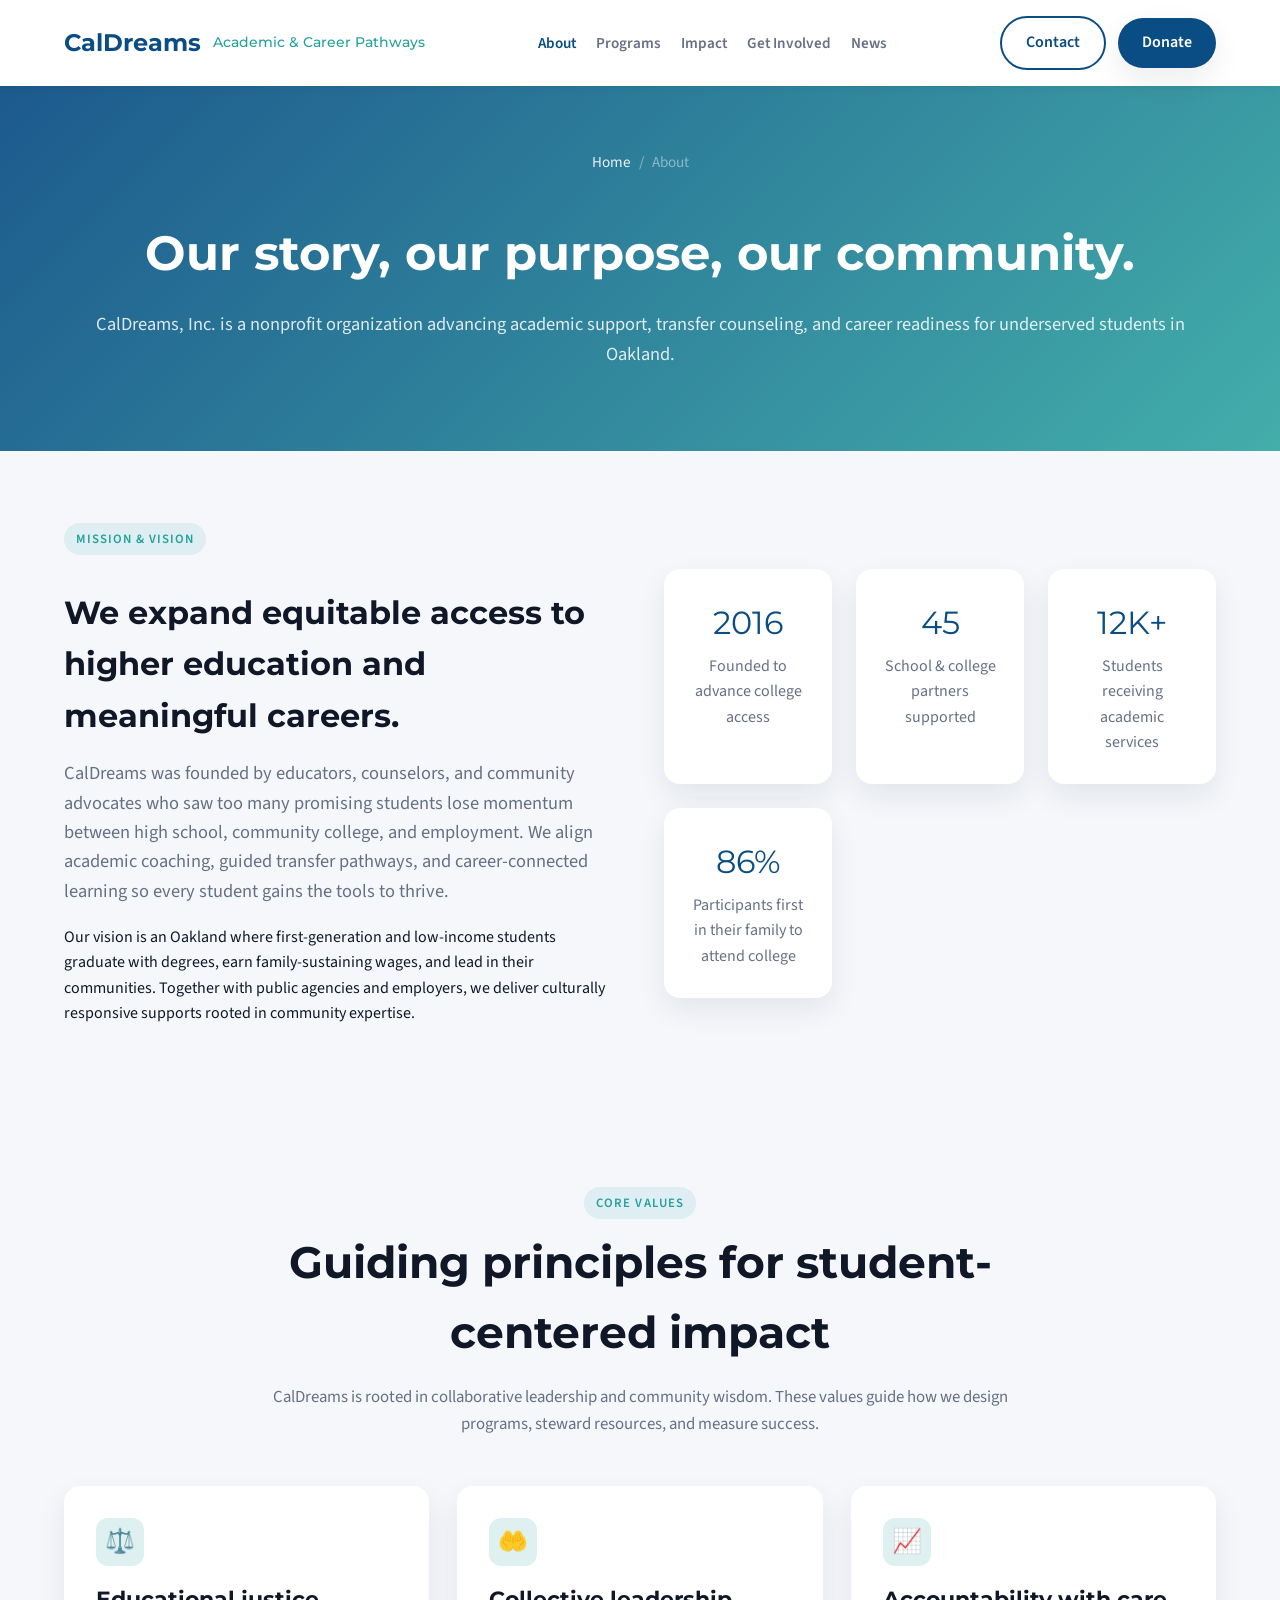
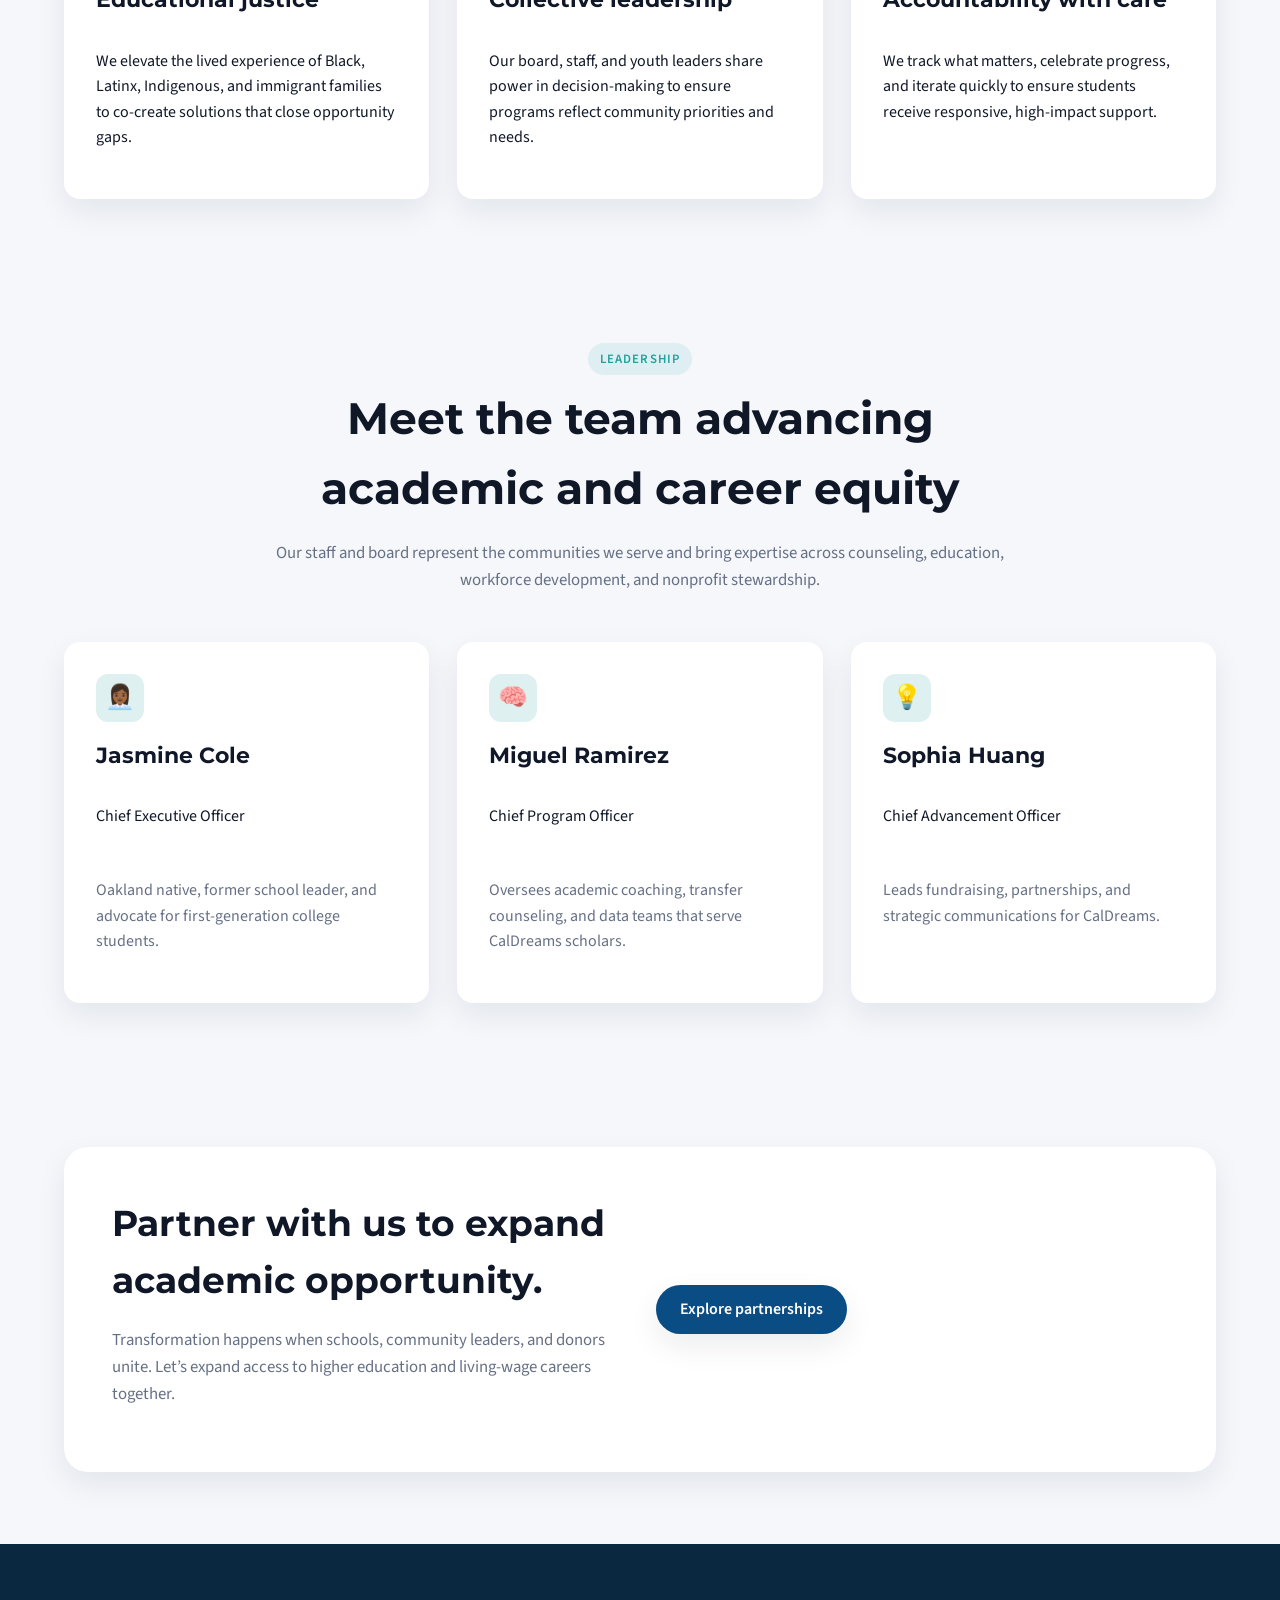
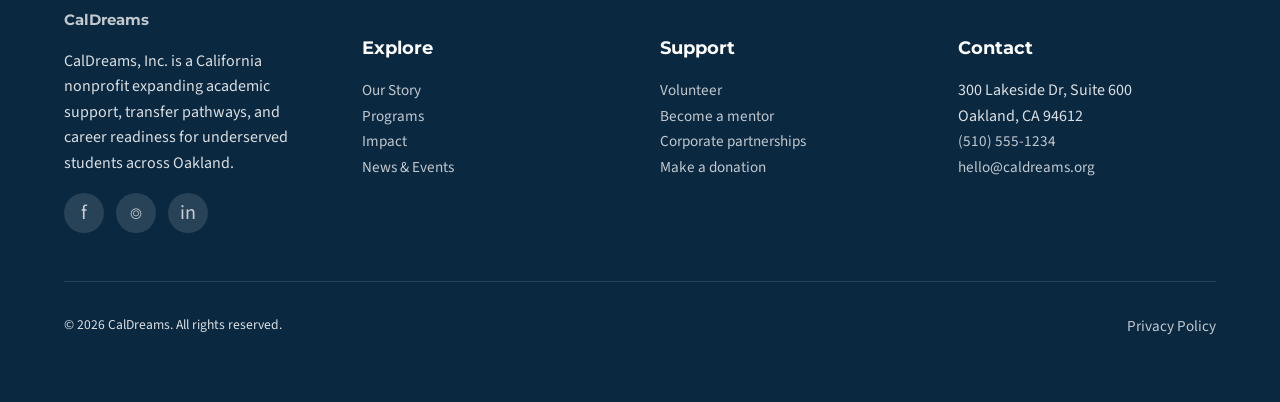
==== commit 732efaae: "Initial commit" ====
--- a/about.html
+++ b/about.html
@@ -1,264 +1,249 @@
 <!DOCTYPE html>
 <html lang="en">
-<head>
-    <meta charset="UTF-8">
-    <meta name="viewport" content="width=device-width, initial-scale=1.0">
-    <title>About Us - CalDreams</title>
-    <link rel="stylesheet" href="css/styles.css">
-    <link rel="stylesheet" href="https://cdnjs.cloudflare.com/ajax/libs/font-awesome/6.4.0/css/all.min.css">
-</head>
-<body>
-    <!-- Navigation -->
-    <nav class="navbar">
-        <div class="container">
-            <div class="nav-wrapper">
-                <div class="logo">
-                    <a href="index.html">CalDreams</a>
-                </div>
-                <ul class="nav-menu">
-                    <li><a href="index.html">Home</a></li>
-                    <li><a href="about.html" class="active">About Us</a></li>
-                    <li><a href="programs.html">Programs</a></li>
-                    <li><a href="resources.html">Resources</a></li>
-                    <li><a href="get-involved.html">Get Involved</a></li>
-                </ul>
-                <div class="nav-cta">
-                    <a href="get-involved.html#donate" class="btn btn-primary">Donate</a>
-                </div>
-                <div class="hamburger">
-                    <span></span>
-                    <span></span>
-                    <span></span>
-                </div>
-            </div>
-        </div>
-    </nav>
-
-    <!-- Page Header -->
-    <section class="page-header">
-        <div class="container">
-            <h1>About CalDreams</h1>
-            <p>Learn about our mission, vision, and the team making it happen</p>
-        </div>
-    </section>
-
-    <!-- Mission & Vision -->
-    <section class="mission-vision">
-        <div class="container">
-            <div class="content-grid">
-                <div class="content-box">
-                    <div class="content-icon">
-                        <i class="fas fa-bullseye"></i>
-                    </div>
-                    <h2>Our Mission</h2>
-                    <p>CalDreams empowers every student in California to achieve their educational and career goals by providing comprehensive support, resources, and opportunities from early childhood through college and into the workforce. We believe that every child deserves access to quality education and the tools needed to succeed, regardless of their background or circumstances.</p>
-                </div>
-                <div class="content-box">
-                    <div class="content-icon">
-                        <i class="fas fa-eye"></i>
-                    </div>
-                    <h2>Our Vision</h2>
-                    <p>We envision a California where every student has the support, resources, and opportunities needed to pursue higher education and meaningful careers. Through cradle-to-career support systems, community partnerships, and dedicated advocacy, we're building a future where educational equity is a reality and every child can achieve their dreams.</p>
-                </div>
-            </div>
-        </div>
-    </section>
-
-    <!-- Our Story -->
-    <section class="our-story">
-        <div class="container">
-            <div class="story-content">
-                <h2>Our Story</h2>
-                <div class="story-text">
-                    <p>Founded in 2010, CalDreams began with a simple but powerful idea: that every student deserves a pathway to success, regardless of their zip code or family income. What started as a small scholarship program has grown into a comprehensive cradle-to-career initiative serving thousands of students across California.</p>
-
-                    <p>Our founders recognized that supporting students at just one point in their educational journey wasn't enough. True transformation requires sustained support from early childhood through college and into careers. That's why we developed our four-pillar approach: Early Start, K-12 Success, College Pathways, and Career Launch.</p>
-
-                    <p>Today, CalDreams partners with schools, community organizations, businesses, and families to create a robust support ecosystem. We've awarded over $2 million in scholarships, served more than 5,000 students, and built a network of mentors, educators, and community leaders dedicated to educational equity.</p>
-
-                    <p>Our work is driven by the belief that talent is universal, but opportunity is not. We're committed to changing that reality, one student at a time.</p>
-                </div>
-            </div>
-        </div>
-    </section>
-
-    <!-- Core Values -->
-    <section class="core-values">
-        <div class="container">
-            <div class="section-header">
-                <h2>Our Core Values</h2>
-                <p>The principles that guide our work</p>
-            </div>
-            <div class="values-grid">
-                <div class="value-card">
-                    <div class="value-icon">
-                        <i class="fas fa-heart"></i>
-                    </div>
-                    <h3>Equity</h3>
-                    <p>We believe every student deserves equal access to quality education and opportunity, regardless of background or circumstances.</p>
-                </div>
-                <div class="value-card">
-                    <div class="value-icon">
-                        <i class="fas fa-users"></i>
-                    </div>
-                    <h3>Community</h3>
-                    <p>We build strong partnerships with families, schools, and organizations to create a supportive ecosystem for students.</p>
-                </div>
-                <div class="value-card">
-                    <div class="value-icon">
-                        <i class="fas fa-star"></i>
-                    </div>
-                    <h3>Excellence</h3>
-                    <p>We hold ourselves to the highest standards and continuously improve our programs to better serve students.</p>
-                </div>
-                <div class="value-card">
-                    <div class="value-icon">
-                        <i class="fas fa-hands-helping"></i>
-                    </div>
-                    <h3>Empowerment</h3>
-                    <p>We provide students with the tools, resources, and confidence to take control of their educational journey.</p>
-                </div>
-                <div class="value-card">
-                    <div class="value-icon">
-                        <i class="fas fa-lightbulb"></i>
-                    </div>
-                    <h3>Innovation</h3>
-                    <p>We embrace new ideas and approaches to address evolving educational challenges and opportunities.</p>
-                </div>
-                <div class="value-card">
-                    <div class="value-icon">
-                        <i class="fas fa-balance-scale"></i>
-                    </div>
-                    <h3>Accountability</h3>
-                    <p>We measure our impact, learn from our results, and remain transparent with our stakeholders.</p>
-                </div>
-            </div>
-        </div>
-    </section>
-
-    <!-- Team Section -->
-    <section class="team-section">
-        <div class="container">
-            <div class="section-header">
-                <h2>Our Leadership Team</h2>
-                <p>Meet the people driving our mission forward</p>
-            </div>
-            <div class="team-grid">
-                <div class="team-member">
-                    <div class="team-photo">
-                        <img src="images/team1.jpg" alt="Team member">
-                    </div>
-                    <h3>Dr. Sarah Johnson</h3>
-                    <p class="team-role">Executive Director</p>
-                    <p class="team-bio">Former educator with 20+ years of experience in educational equity and nonprofit leadership.</p>
-                </div>
-                <div class="team-member">
-                    <div class="team-photo">
-                        <img src="images/team2.jpg" alt="Team member">
-                    </div>
-                    <h3>Michael Chen</h3>
-                    <p class="team-role">Director of Programs</p>
-                    <p class="team-bio">Passionate about creating pathways to success for first-generation college students.</p>
-                </div>
-                <div class="team-member">
-                    <div class="team-photo">
-                        <img src="images/team3.jpg" alt="Team member">
-                    </div>
-                    <h3>Elena Rodriguez</h3>
-                    <p class="team-role">Director of Development</p>
-                    <p class="team-bio">Dedicated fundraiser with expertise in building partnerships and community engagement.</p>
-                </div>
-                <div class="team-member">
-                    <div class="team-photo">
-                        <img src="images/team4.jpg" alt="Team member">
-                    </div>
-                    <h3>David Thompson</h3>
-                    <p class="team-role">Director of Operations</p>
-                    <p class="team-bio">Operations expert ensuring our programs run efficiently and effectively.</p>
-                </div>
-            </div>
-        </div>
-    </section>
-
-    <!-- Partners Section -->
-    <section class="partners-section">
-        <div class="container">
-            <div class="section-header">
-                <h2>Our Partners</h2>
-                <p>Working together to support students</p>
-            </div>
-            <div class="partners-grid">
-                <div class="partner-logo">Partner 1</div>
-                <div class="partner-logo">Partner 2</div>
-                <div class="partner-logo">Partner 3</div>
-                <div class="partner-logo">Partner 4</div>
-                <div class="partner-logo">Partner 5</div>
-                <div class="partner-logo">Partner 6</div>
-            </div>
-        </div>
-    </section>
-
-    <!-- Call to Action -->
-    <section class="cta-section">
-        <div class="container">
-            <div class="cta-content">
-                <h2>Join Us in Making a Difference</h2>
-                <p>Your support helps us create pathways to success for students across California.</p>
-                <div class="cta-buttons">
-                    <a href="get-involved.html#donate" class="btn btn-primary btn-large">Donate Now</a>
-                    <a href="get-involved.html#volunteer" class="btn btn-secondary btn-large">Volunteer</a>
-                </div>
-            </div>
-        </div>
-    </section>
-
-    <!-- Footer -->
-    <footer class="footer">
-        <div class="container">
-            <div class="footer-content">
-                <div class="footer-section">
-                    <h3>CalDreams</h3>
-                    <p>Empowering California's youth from cradle to career through education, support, and opportunity.</p>
-                    <div class="social-links">
-                        <a href="#"><i class="fab fa-facebook"></i></a>
-                        <a href="#"><i class="fab fa-twitter"></i></a>
-                        <a href="#"><i class="fab fa-instagram"></i></a>
-                        <a href="#"><i class="fab fa-linkedin"></i></a>
-                    </div>
-                </div>
-                <div class="footer-section">
-                    <h4>Quick Links</h4>
-                    <ul>
-                        <li><a href="about.html">About Us</a></li>
-                        <li><a href="programs.html">Programs</a></li>
-                        <li><a href="resources.html">Resources</a></li>
-                        <li><a href="get-involved.html">Get Involved</a></li>
-                    </ul>
-                </div>
-                <div class="footer-section">
-                    <h4>Resources</h4>
-                    <ul>
-                        <li><a href="resources.html#students">For Students</a></li>
-                        <li><a href="resources.html#families">For Families</a></li>
-                        <li><a href="resources.html#educators">For Educators</a></li>
-                        <li><a href="resources.html#partners">For Partners</a></li>
-                    </ul>
-                </div>
-                <div class="footer-section">
-                    <h4>Contact Us</h4>
-                    <ul class="contact-info">
-                        <li><i class="fas fa-map-marker-alt"></i> 123 Education Way, California, CA 94000</li>
-                        <li><i class="fas fa-phone"></i> (555) 123-4567</li>
-                        <li><i class="fas fa-envelope"></i> info@caldreams.org</li>
-                    </ul>
-                </div>
-            </div>
-            <div class="footer-bottom">
-                <p>&copy; 2024 CalDreams. All rights reserved. | <a href="#">Privacy Policy</a> | <a href="#">Terms of Service</a></p>
-            </div>
-        </div>
+  <head>
+    <meta charset="UTF-8" />
+    <meta name="viewport" content="width=device-width, initial-scale=1.0" />
+    <title>About CalDreams | Mission, History, Leadership</title>
+    <link rel="preconnect" href="https://fonts.googleapis.com" />
+    <link rel="preconnect" href="https://fonts.gstatic.com" crossorigin />
+    <link
+      href="https://fonts.googleapis.com/css2?family=Montserrat:wght@600;700&family=Source+Sans+Pro:wght@400;600&display=swap"
+      rel="stylesheet"
+    />
+    <link rel="stylesheet" href="assets/css/styles.css" />
+  </head>
+  <body>
+    <header class="site-header">
+      <div class="container">
+        <nav class="nav" data-site-nav>
+          <a class="nav__logo" href="index.html">
+            CalDreams
+            <span>Academic & Career Pathways</span>
+          </a>
+          <button class="nav__toggle" type="button" data-nav-toggle aria-label="Toggle navigation">
+            ☰
+          </button>
+          <div class="nav__links">
+            <a class="active" href="about.html">About</a>
+            <a href="programs.html">Programs</a>
+            <a href="impact.html">Impact</a>
+            <a href="get-involved.html">Get Involved</a>
+            <a href="news.html">News</a>
+          </div>
+          <div class="nav__cta">
+            <a class="btn btn--outline" href="contact.html">Contact</a>
+            <a class="btn btn--primary" href="index.html#donate">Donate</a>
+          </div>
+        </nav>
+      </div>
+    </header>
+
+    <main>
+      <section class="page-hero">
+        <div class="container">
+          <nav class="breadcrumb" aria-label="Breadcrumb">
+            <a href="index.html">Home</a>
+            <span>/</span>
+            <span>About</span>
+          </nav>
+          <h1>Our story, our purpose, our community.</h1>
+          <p class="lead" style="color: rgba(255, 255, 255, 0.85)">
+            CalDreams, Inc. is a nonprofit organization advancing academic support, transfer
+            counseling, and career readiness for underserved students in Oakland.
+          </p>
+        </div>
+      </section>
+
+      <section>
+        <div class="container feature">
+          <div class="feature__content">
+            <span class="tag">Mission & Vision</span>
+            <h3>We expand equitable access to higher education and meaningful careers.</h3>
+            <p class="lead">
+              CalDreams was founded by educators, counselors, and community advocates who saw too many
+              promising students lose momentum between high school, community college, and
+              employment. We align academic coaching, guided transfer pathways, and career-connected
+              learning so every student gains the tools to thrive.
+            </p>
+            <p>
+              Our vision is an Oakland where first-generation and low-income students graduate with
+              degrees, earn family-sustaining wages, and lead in their communities. Together with
+              public agencies and employers, we deliver culturally responsive supports rooted in
+              community expertise.
+            </p>
+          </div>
+          <div class="stats-grid">
+            <div class="stats-grid__item">
+              <div class="stats-grid__value">2016</div>
+              <div class="text-muted">Founded to advance college access</div>
+            </div>
+            <div class="stats-grid__item">
+              <div class="stats-grid__value">45</div>
+              <div class="text-muted">School & college partners supported</div>
+            </div>
+            <div class="stats-grid__item">
+              <div class="stats-grid__value">12K+</div>
+              <div class="text-muted">Students receiving academic services</div>
+            </div>
+            <div class="stats-grid__item">
+              <div class="stats-grid__value">86%</div>
+              <div class="text-muted">Participants first in their family to attend college</div>
+            </div>
+          </div>
+        </div>
+      </section>
+
+      <section>
+        <div class="container">
+          <div class="section-heading">
+            <span class="tag">Core Values</span>
+            <h2>Guiding principles for student-centered impact</h2>
+            <p>
+              CalDreams is rooted in collaborative leadership and community wisdom. These values guide
+              how we design programs, steward resources, and measure success.
+            </p>
+          </div>
+          <div class="grid grid--three">
+            <article class="card">
+              <div class="card__icon">⚖️</div>
+              <h3 class="card__title">Educational justice</h3>
+              <p>
+                We elevate the lived experience of Black, Latinx, Indigenous, and immigrant families
+                to co-create solutions that close opportunity gaps.
+              </p>
+            </article>
+            <article class="card">
+              <div class="card__icon">🤲</div>
+              <h3 class="card__title">Collective leadership</h3>
+              <p>
+                Our board, staff, and youth leaders share power in decision-making to ensure programs
+                reflect community priorities and needs.
+              </p>
+            </article>
+            <article class="card">
+              <div class="card__icon">📈</div>
+              <h3 class="card__title">Accountability with care</h3>
+              <p>
+                We track what matters, celebrate progress, and iterate quickly to ensure students
+                receive responsive, high-impact support.
+              </p>
+            </article>
+          </div>
+        </div>
+      </section>
+
+      <section>
+        <div class="container">
+          <div class="section-heading">
+            <span class="tag">Leadership</span>
+            <h2>Meet the team advancing academic and career equity</h2>
+            <p>
+              Our staff and board represent the communities we serve and bring expertise across
+              counseling, education, workforce development, and nonprofit stewardship.
+            </p>
+          </div>
+          <div class="grid grid--three">
+            <article class="card">
+              <div class="card__icon">👩🏾‍💼</div>
+              <h3 class="card__title">Jasmine Cole</h3>
+              <p>Chief Executive Officer</p>
+              <p class="text-muted">
+                Oakland native, former school leader, and advocate for first-generation college
+                students.
+              </p>
+            </article>
+            <article class="card">
+              <div class="card__icon">🧠</div>
+              <h3 class="card__title">Miguel Ramirez</h3>
+              <p>Chief Program Officer</p>
+              <p class="text-muted">
+                Oversees academic coaching, transfer counseling, and data teams that serve CalDreams
+                scholars.
+              </p>
+            </article>
+            <article class="card">
+              <div class="card__icon">💡</div>
+              <h3 class="card__title">Sophia Huang</h3>
+              <p>Chief Advancement Officer</p>
+              <p class="text-muted">
+                Leads fundraising, partnerships, and strategic communications for CalDreams.
+              </p>
+            </article>
+          </div>
+        </div>
+      </section>
+
+      <section>
+        <div class="container">
+          <div class="cta">
+            <div>
+              <h2 class="cta__title">Partner with us to expand academic opportunity.</h2>
+              <p class="cta__copy">
+                Transformation happens when schools, community leaders, and donors unite. Let’s expand
+                access to higher education and living-wage careers together.
+              </p>
+            </div>
+            <div>
+              <a class="btn btn--primary" href="get-involved.html">Explore partnerships</a>
+            </div>
+          </div>
+        </div>
+      </section>
+    </main>
+
+    <footer class="site-footer">
+      <div class="container">
+        <div class="site-footer__grid">
+          <div>
+            <a class="nav__logo" href="index.html">CalDreams</a>
+            <p>
+              CalDreams, Inc. is a California nonprofit expanding academic support, transfer pathways,
+              and career readiness for underserved students across Oakland.
+            </p>
+            <div class="footer-socials">
+              <a href="#" aria-label="Follow on Facebook">f</a>
+              <a href="#" aria-label="Follow on Instagram">⌾</a>
+              <a href="#" aria-label="Follow on LinkedIn">in</a>
+            </div>
+          </div>
+          <div>
+            <h4>Explore</h4>
+            <ul>
+              <li><a href="about.html">Our Story</a></li>
+              <li><a href="programs.html">Programs</a></li>
+              <li><a href="impact.html">Impact</a></li>
+              <li><a href="news.html">News & Events</a></li>
+            </ul>
+          </div>
+          <div>
+            <h4>Support</h4>
+            <ul>
+              <li><a href="get-involved.html#volunteer">Volunteer</a></li>
+              <li><a href="get-involved.html#mentor">Become a mentor</a></li>
+              <li><a href="get-involved.html#partner">Corporate partnerships</a></li>
+              <li><a href="index.html#donate">Make a donation</a></li>
+            </ul>
+          </div>
+          <div>
+            <h4>Contact</h4>
+            <ul>
+              <li>300 Lakeside Dr, Suite 600</li>
+              <li>Oakland, CA 94612</li>
+              <li><a href="tel:15105551234">(510) 555-1234</a></li>
+              <li><a href="mailto:hello@caldreams.org">hello@caldreams.org</a></li>
+            </ul>
+          </div>
+        </div>
+        <div class="footer-bottom">
+          <span>© <span id="year"></span> CalDreams. All rights reserved.</span>
+          <a href="privacy.html">Privacy Policy</a>
+        </div>
+      </div>
     </footer>
 
-    <script src="js/script.js"></script>
-</body>
+    <script src="assets/js/main.js"></script>
+    <script>
+      document.getElementById("year").textContent = new Date().getFullYear();
+    </script>
+  </body>
 </html>
--- a/assets/css/styles.css
+++ b/assets/css/styles.css
@@ -0,0 +1,655 @@
+/* Core design tokens */
+:root {
+  --font-display: "Montserrat", "Helvetica Neue", Arial, sans-serif;
+  --font-body: "Source Sans Pro", "Helvetica Neue", Arial, sans-serif;
+  --color-primary: #0a4c84;
+  --color-secondary: #24a19c;
+  --color-accent: #f2b632;
+  --color-muted: #667085;
+  --color-bg: #f5f7fb;
+  --color-white: #ffffff;
+  --color-dark: #101828;
+  --max-width: 1200px;
+  --shadow-soft: 0 12px 30px rgba(16, 24, 40, 0.08);
+  --shadow-hover: 0 16px 36px rgba(10, 76, 132, 0.2);
+}
+
+/* Global resets */
+*,
+*::before,
+*::after {
+  box-sizing: border-box;
+}
+
+body {
+  margin: 0;
+  font-family: var(--font-body);
+  color: var(--color-dark);
+  background-color: var(--color-bg);
+  line-height: 1.6;
+}
+
+img {
+  max-width: 100%;
+  display: block;
+}
+
+a {
+  color: inherit;
+  text-decoration: none;
+}
+
+ul {
+  list-style: none;
+  margin: 0;
+  padding: 0;
+}
+
+button {
+  font-family: inherit;
+}
+
+.container {
+  max-width: var(--max-width);
+  margin: 0 auto;
+  padding: 0 1.5rem;
+}
+
+/* Navigation */
+.site-header {
+  background: var(--color-white);
+  box-shadow: 0 2px 8px rgba(16, 24, 40, 0.05);
+  position: sticky;
+  top: 0;
+  z-index: 1000;
+}
+
+.nav {
+  display: flex;
+  align-items: center;
+  justify-content: space-between;
+  padding: 1rem 0;
+  gap: 1.5rem;
+}
+
+.nav__logo {
+  font-family: var(--font-display);
+  font-weight: 700;
+  font-size: 1.5rem;
+  color: var(--color-primary);
+  display: flex;
+  align-items: center;
+  gap: 0.75rem;
+}
+
+.nav__logo span {
+  display: block;
+  font-size: 0.85rem;
+  font-weight: 500;
+  color: var(--color-secondary);
+}
+
+.nav__links {
+  display: flex;
+  align-items: center;
+  gap: 1.25rem;
+  font-weight: 600;
+  font-size: 0.95rem;
+  color: var(--color-muted);
+}
+
+.nav__links a:hover,
+.nav__links a.active {
+  color: var(--color-primary);
+}
+
+.nav__cta {
+  display: flex;
+  align-items: center;
+  gap: 0.75rem;
+}
+
+.btn {
+  display: inline-flex;
+  align-items: center;
+  justify-content: center;
+  gap: 0.5rem;
+  padding: 0.75rem 1.5rem;
+  border-radius: 999px;
+  border: none;
+  font-weight: 600;
+  cursor: pointer;
+  transition: transform 0.2s ease, box-shadow 0.2s ease;
+}
+
+.btn--primary {
+  background: var(--color-primary);
+  color: var(--color-white);
+  box-shadow: var(--shadow-soft);
+}
+
+.btn--primary:hover {
+  transform: translateY(-2px);
+  box-shadow: var(--shadow-hover);
+}
+
+.btn--outline {
+  background: transparent;
+  border: 2px solid var(--color-primary);
+  color: var(--color-primary);
+}
+
+.btn--outline:hover {
+  background: rgba(10, 76, 132, 0.08);
+}
+
+.btn--outline.active {
+  background: var(--color-primary);
+  color: var(--color-white);
+  border-color: var(--color-primary);
+  box-shadow: var(--shadow-soft);
+}
+
+.btn--outline.active:hover {
+  box-shadow: var(--shadow-hover);
+}
+
+.nav__toggle {
+  display: none;
+  background: transparent;
+  border: none;
+  font-size: 1.5rem;
+}
+
+/* Hero section */
+.hero {
+  position: relative;
+  background: linear-gradient(135deg, rgba(10, 76, 132, 0.92), rgba(36, 161, 156, 0.92));
+  color: var(--color-white);
+  padding: 5rem 0 6rem;
+  overflow: hidden;
+}
+
+.hero::after {
+  content: "";
+  position: absolute;
+  inset: 0;
+  background: linear-gradient(180deg, rgba(10, 76, 132, 0.85), rgba(10, 76, 132, 0.4));
+}
+
+.hero__content {
+  position: relative;
+  display: grid;
+  gap: 2.5rem;
+  grid-template-columns: repeat(auto-fit, minmax(280px, 1fr));
+  align-items: center;
+}
+
+.hero__eyebrow {
+  font-size: 0.95rem;
+  letter-spacing: 0.12em;
+  text-transform: uppercase;
+  color: rgba(255, 255, 255, 0.8);
+}
+
+.hero__title {
+  font-family: var(--font-display);
+  font-size: clamp(2.5rem, 4vw, 3.5rem);
+  margin: 0.75rem 0;
+}
+
+.hero__lead {
+  font-size: 1.1rem;
+  max-width: 32rem;
+  color: rgba(255, 255, 255, 0.85);
+}
+
+.hero__stats {
+  display: grid;
+  gap: 1rem;
+  grid-template-columns: repeat(auto-fit, minmax(150px, 1fr));
+}
+
+.stat-card {
+  background: rgba(255, 255, 255, 0.12);
+  padding: 1.5rem;
+  border-radius: 1rem;
+  backdrop-filter: blur(8px);
+}
+
+.stat-card__value {
+  font-family: var(--font-display);
+  font-size: 2rem;
+  font-weight: 700;
+  margin-bottom: 0.5rem;
+}
+
+.stat-card__label {
+  font-size: 0.9rem;
+  color: rgba(255, 255, 255, 0.75);
+}
+
+/* Section patterns */
+section {
+  padding: 4.5rem 0;
+}
+
+.section-heading {
+  text-align: center;
+  max-width: 48rem;
+  margin: 0 auto 3rem;
+}
+
+.section-heading h2 {
+  font-family: var(--font-display);
+  font-size: clamp(2rem, 3.5vw, 2.75rem);
+  margin: 0.5rem 0;
+}
+
+.section-heading p {
+  color: var(--color-muted);
+  font-size: 1.05rem;
+}
+
+.grid {
+  display: grid;
+  gap: 1.75rem;
+}
+
+.grid--three {
+  grid-template-columns: repeat(auto-fit, minmax(260px, 1fr));
+}
+
+.grid--two {
+  grid-template-columns: repeat(auto-fit, minmax(320px, 1fr));
+}
+
+.card {
+  background: var(--color-white);
+  border-radius: 1rem;
+  padding: 2rem;
+  box-shadow: var(--shadow-soft);
+  display: flex;
+  flex-direction: column;
+  gap: 1rem;
+  transition: transform 0.2s ease, box-shadow 0.2s ease;
+}
+
+.card:hover {
+  transform: translateY(-6px);
+  box-shadow: var(--shadow-hover);
+}
+
+.card__icon {
+  width: 3rem;
+  height: 3rem;
+  border-radius: 0.75rem;
+  background: rgba(36, 161, 156, 0.15);
+  display: grid;
+  place-items: center;
+  font-size: 1.5rem;
+  color: var(--color-secondary);
+}
+
+.card__title {
+  font-family: var(--font-display);
+  font-size: 1.35rem;
+  margin: 0;
+}
+
+.card__link {
+  display: inline-flex;
+  align-items: center;
+  gap: 0.5rem;
+  font-weight: 600;
+  color: var(--color-primary);
+}
+
+.card__link::after {
+  content: "→";
+  transition: transform 0.2s ease;
+}
+
+.card__link:hover::after {
+  transform: translateX(4px);
+}
+
+.feature {
+  display: grid;
+  grid-template-columns: repeat(auto-fit, minmax(280px, 1fr));
+  gap: 3rem;
+  align-items: center;
+}
+
+.feature__content h3 {
+  font-family: var(--font-display);
+  font-size: 2rem;
+  margin-bottom: 1rem;
+}
+
+.feature__list li {
+  display: flex;
+  gap: 0.75rem;
+  margin-bottom: 0.75rem;
+  color: var(--color-muted);
+}
+
+.feature__list li::before {
+  content: "✓";
+  font-weight: 700;
+  color: var(--color-secondary);
+}
+
+.impact-highlight {
+  background: linear-gradient(120deg, rgba(10, 76, 132, 0.92), rgba(36, 161, 156, 0.92));
+  color: var(--color-white);
+  padding: 4rem;
+  border-radius: 1.5rem;
+  display: grid;
+  grid-template-columns: repeat(auto-fit, minmax(240px, 1fr));
+  gap: 2rem;
+  align-items: center;
+  box-shadow: var(--shadow-hover);
+}
+
+.impact-highlight h3 {
+  font-family: var(--font-display);
+  font-size: 2.25rem;
+  margin: 0;
+}
+
+.impact-highlight p {
+  font-size: 1.05rem;
+  color: rgba(255, 255, 255, 0.85);
+}
+
+.impact-highlight .btn {
+  justify-self: start;
+}
+
+.page-hero {
+  background: linear-gradient(135deg, rgba(10, 76, 132, 0.92), rgba(36, 161, 156, 0.85));
+  color: var(--color-white);
+  padding: 4rem 0;
+  text-align: center;
+}
+
+.page-hero h1 {
+  font-family: var(--font-display);
+  font-size: clamp(2.25rem, 4vw, 3rem);
+  margin-bottom: 1rem;
+}
+
+.breadcrumb {
+  display: inline-flex;
+  gap: 0.5rem;
+  align-items: center;
+  font-size: 0.95rem;
+  color: rgba(255, 255, 255, 0.75);
+}
+
+.breadcrumb a {
+  color: rgba(255, 255, 255, 0.9);
+}
+
+.breadcrumb span {
+  opacity: 0.6;
+}
+
+.testimonials {
+  background: var(--color-white);
+  border-radius: 1.5rem;
+  padding: 3rem;
+  box-shadow: var(--shadow-soft);
+}
+
+.testimonials__quote {
+  font-size: 1.25rem;
+  font-style: italic;
+  color: var(--color-dark);
+  margin-bottom: 1.5rem;
+}
+
+.testimonials__author {
+  font-weight: 600;
+  color: var(--color-primary);
+}
+
+.partners {
+  display: grid;
+  gap: 1.5rem;
+  grid-template-columns: repeat(auto-fit, minmax(140px, 1fr));
+  align-items: center;
+  justify-items: center;
+  opacity: 0.85;
+}
+
+/* CTA section */
+.cta {
+  background: var(--color-white);
+  border-radius: 1.5rem;
+  padding: 3rem;
+  display: grid;
+  gap: 2rem;
+  grid-template-columns: repeat(auto-fit, minmax(280px, 1fr));
+  align-items: center;
+  box-shadow: var(--shadow-soft);
+}
+
+.cta__title {
+  font-family: var(--font-display);
+  font-size: 2.25rem;
+  margin: 0 0 1rem 0;
+}
+
+.cta__copy {
+  color: var(--color-muted);
+  font-size: 1.05rem;
+}
+
+/* Footer */
+.site-footer {
+  background: #0a2840;
+  color: rgba(255, 255, 255, 0.85);
+  padding: 4rem 0;
+}
+
+.site-footer__grid {
+  display: grid;
+  gap: 2.5rem;
+  grid-template-columns: repeat(auto-fit, minmax(220px, 1fr));
+}
+
+.site-footer h4 {
+  font-family: var(--font-display);
+  font-size: 1.15rem;
+  margin-bottom: 1rem;
+  color: var(--color-white);
+}
+
+.site-footer a {
+  color: rgba(255, 255, 255, 0.75);
+  font-size: 0.95rem;
+}
+
+.site-footer a:hover {
+  color: var(--color-accent);
+}
+
+.footer-socials {
+  display: flex;
+  gap: 0.75rem;
+}
+
+.footer-socials a {
+  font-size: 1.25rem;
+  width: 2.5rem;
+  height: 2.5rem;
+  border-radius: 50%;
+  background: rgba(255, 255, 255, 0.12);
+  display: grid;
+  place-items: center;
+}
+
+.footer-bottom {
+  margin-top: 3rem;
+  padding-top: 2rem;
+  border-top: 1px solid rgba(255, 255, 255, 0.12);
+  display: flex;
+  flex-wrap: wrap;
+  gap: 1rem;
+  justify-content: space-between;
+  font-size: 0.85rem;
+}
+
+/* Forms */
+.form {
+  display: grid;
+  gap: 1rem;
+}
+
+.form label {
+  font-weight: 600;
+  color: var(--color-primary);
+}
+
+.form input,
+.form textarea,
+.form select {
+  width: 100%;
+  padding: 0.85rem 1rem;
+  border-radius: 0.75rem;
+  border: 1px solid rgba(16, 24, 40, 0.1);
+  font-size: 1rem;
+  background: var(--color-white);
+  transition: border-color 0.2s ease, box-shadow 0.2s ease;
+}
+
+.form input:focus,
+.form textarea:focus,
+.form select:focus {
+  outline: none;
+  border-color: var(--color-secondary);
+  box-shadow: 0 0 0 4px rgba(36, 161, 156, 0.15);
+}
+
+.form textarea {
+  min-height: 140px;
+  resize: vertical;
+}
+
+/* Utility helpers */
+.text-center {
+  text-align: center;
+}
+
+.text-muted {
+  color: var(--color-muted);
+}
+
+.tag {
+  display: inline-flex;
+  align-items: center;
+  gap: 0.35rem;
+  padding: 0.35rem 0.75rem;
+  border-radius: 999px;
+  background: rgba(36, 161, 156, 0.1);
+  color: var(--color-secondary);
+  font-weight: 600;
+  font-size: 0.8rem;
+  letter-spacing: 0.08em;
+  text-transform: uppercase;
+}
+
+.stats-grid {
+  display: grid;
+  grid-template-columns: repeat(auto-fit, minmax(160px, 1fr));
+  gap: 1.5rem;
+}
+
+.stats-grid__item {
+  background: var(--color-white);
+  border-radius: 1rem;
+  padding: 1.75rem;
+  text-align: center;
+  box-shadow: var(--shadow-soft);
+}
+
+.stats-grid__value {
+  font-family: var(--font-display);
+  font-size: 2rem;
+  margin-bottom: 0.35rem;
+  color: var(--color-primary);
+}
+
+.lead {
+  font-size: 1.15rem;
+  color: var(--color-muted);
+}
+
+.media-object {
+  display: grid;
+  grid-template-columns: 96px 1fr;
+  gap: 1rem;
+  align-items: center;
+}
+
+.media-object__icon {
+  width: 96px;
+  height: 96px;
+  border-radius: 1rem;
+  background: rgba(10, 76, 132, 0.1);
+  display: grid;
+  place-items: center;
+  font-size: 2rem;
+  color: var(--color-primary);
+}
+
+.media-object__content h3 {
+  margin: 0 0 0.5rem 0;
+  font-family: var(--font-display);
+}
+
+/* Responsive adjustments */
+@media (max-width: 960px) {
+  .nav__links,
+  .nav__cta {
+    display: none;
+  }
+
+  .nav__toggle {
+    display: block;
+    color: var(--color-primary);
+  }
+
+  .nav.is-open .nav__links,
+  .nav.is-open .nav__cta {
+    display: flex;
+    flex-direction: column;
+    width: 100%;
+    padding: 1rem 0;
+  }
+
+  .nav.is-open {
+    flex-wrap: wrap;
+  }
+}
+
+@media (max-width: 640px) {
+  .hero {
+    padding: 4rem 0 4.5rem;
+  }
+
+  .hero__stats {
+    grid-template-columns: 1fr 1fr;
+  }
+
+  .impact-highlight,
+  .cta {
+    padding: 2.25rem;
+  }
+
+  .site-footer__grid {
+    gap: 1.75rem;
+  }
+}
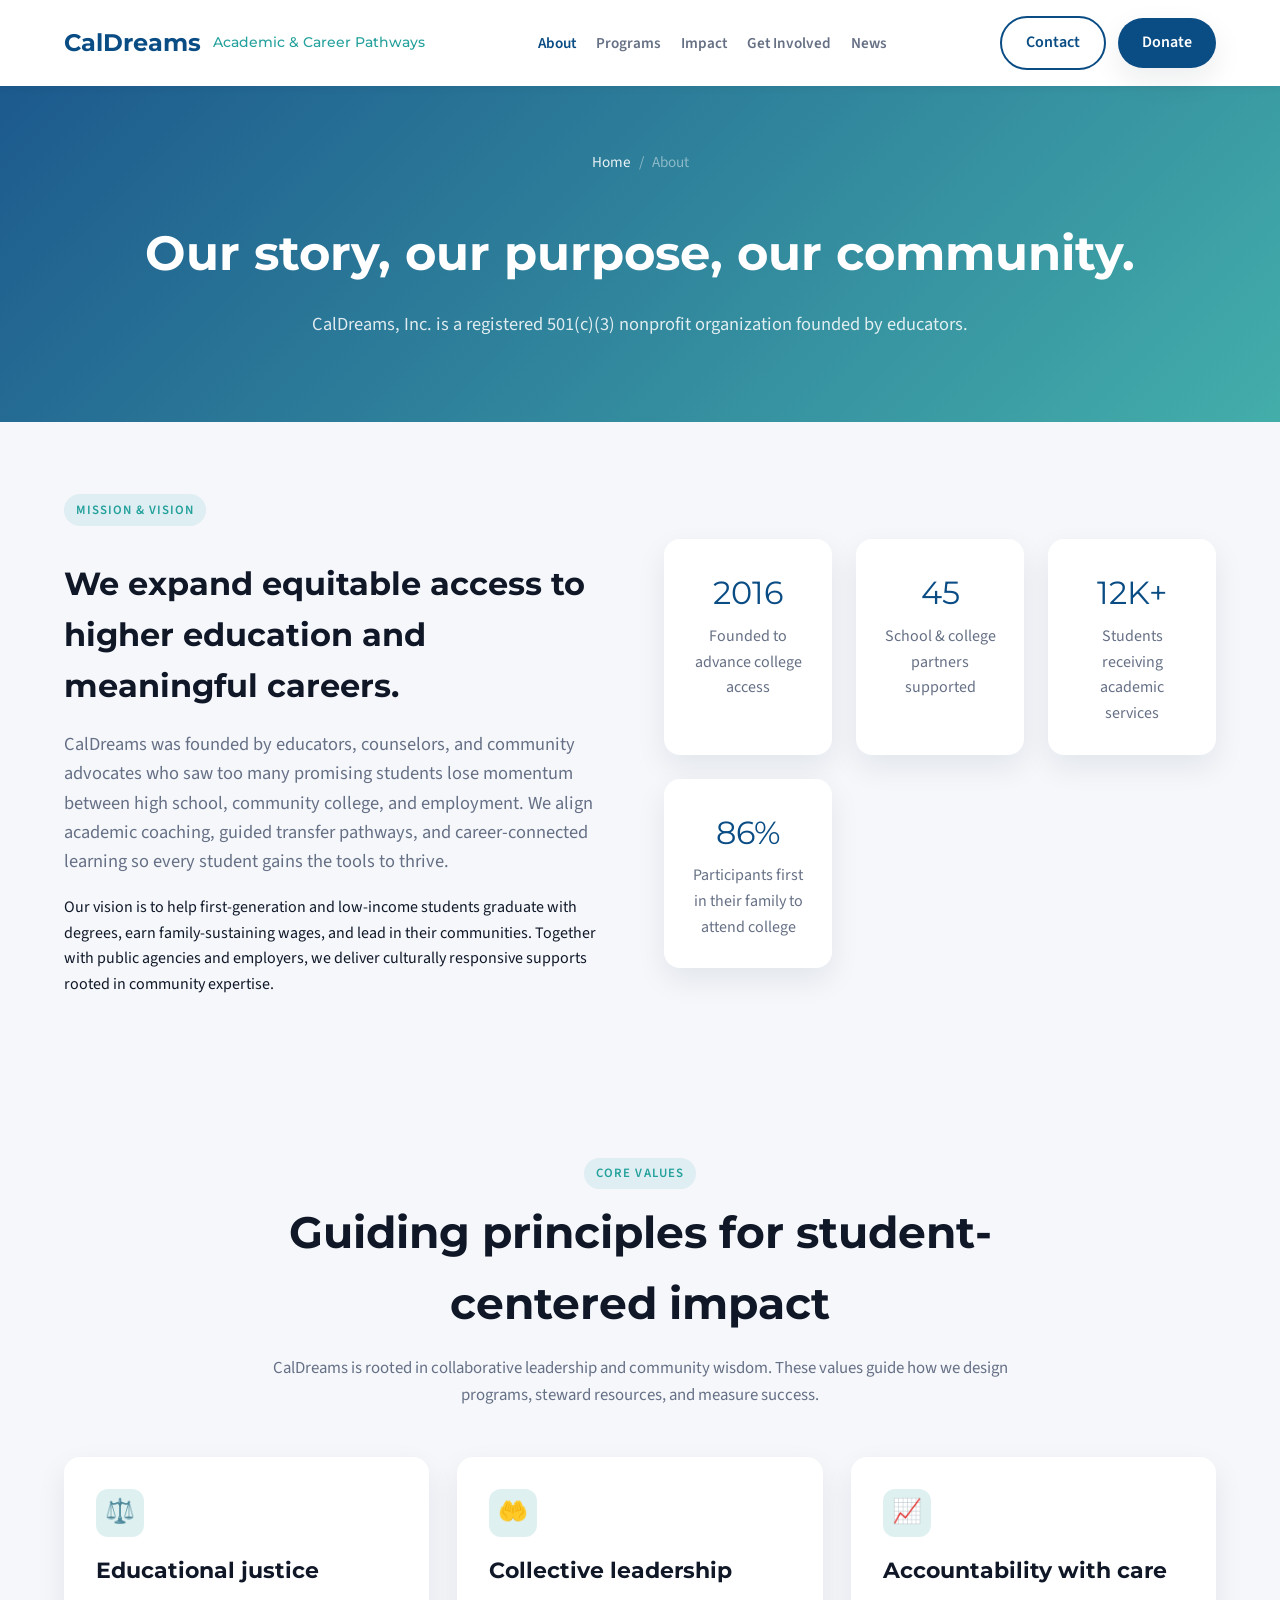
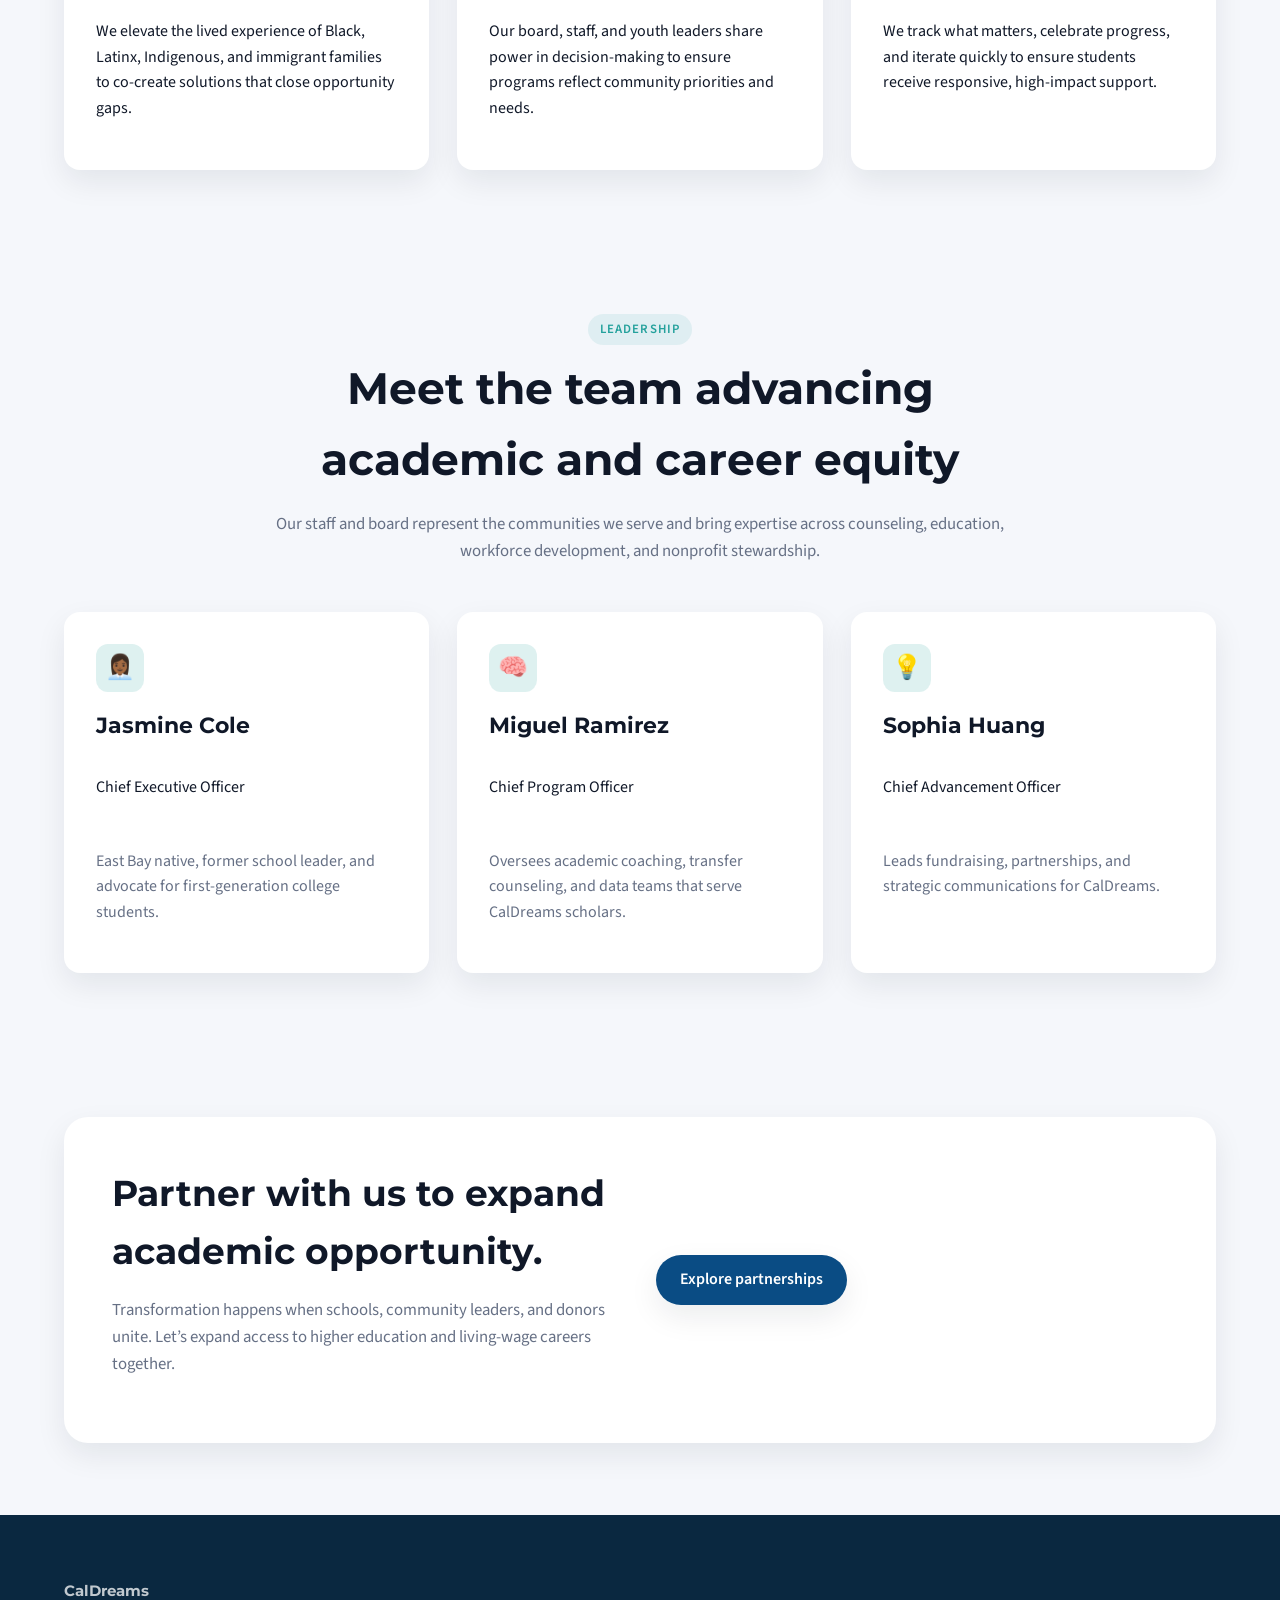
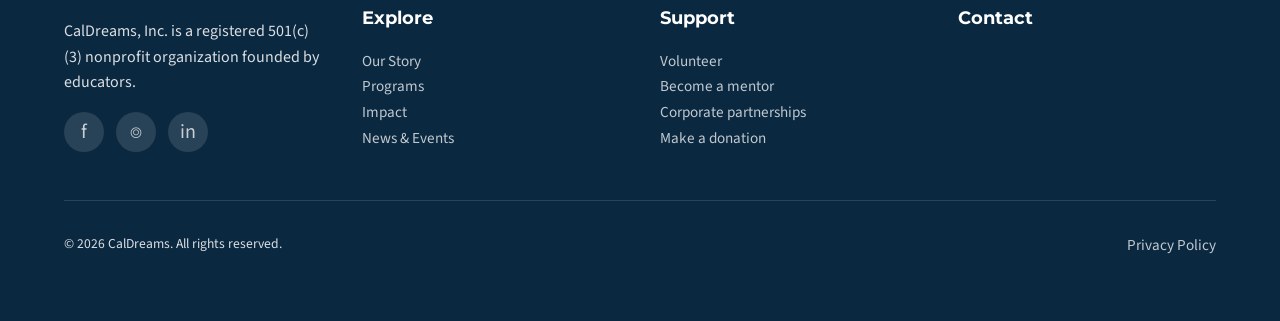
==== commit cce863dd: "removed wrong 501(c)(3) nonprofit disclaimer at footer" ====
--- a/about.html
+++ b/about.html
@@ -1,249 +1,249 @@
 <!DOCTYPE html>
 <html lang="en">
-  <head>
-    <meta charset="UTF-8" />
-    <meta name="viewport" content="width=device-width, initial-scale=1.0" />
-    <title>About CalDreams | Mission, History, Leadership</title>
-    <link rel="preconnect" href="https://fonts.googleapis.com" />
-    <link rel="preconnect" href="https://fonts.gstatic.com" crossorigin />
-    <link
-      href="https://fonts.googleapis.com/css2?family=Montserrat:wght@600;700&family=Source+Sans+Pro:wght@400;600&display=swap"
-      rel="stylesheet"
-    />
-    <link rel="stylesheet" href="assets/css/styles.css" />
-  </head>
-  <body>
-    <header class="site-header">
-      <div class="container">
-        <nav class="nav" data-site-nav>
-          <a class="nav__logo" href="index.html">
-            CalDreams
-            <span>Academic & Career Pathways</span>
-          </a>
-          <button class="nav__toggle" type="button" data-nav-toggle aria-label="Toggle navigation">
-            ☰
-          </button>
-          <div class="nav__links">
-            <a class="active" href="about.html">About</a>
-            <a href="programs.html">Programs</a>
-            <a href="impact.html">Impact</a>
-            <a href="get-involved.html">Get Involved</a>
-            <a href="news.html">News</a>
-          </div>
-          <div class="nav__cta">
-            <a class="btn btn--outline" href="contact.html">Contact</a>
-            <a class="btn btn--primary" href="index.html#donate">Donate</a>
-          </div>
+
+<head>
+  <meta charset="UTF-8" />
+  <meta name="viewport" content="width=device-width, initial-scale=1.0" />
+  <title>About CalDreams | Mission, History, Leadership</title>
+  <link rel="preconnect" href="https://fonts.googleapis.com" />
+  <link rel="preconnect" href="https://fonts.gstatic.com" crossorigin />
+  <link
+    href="https://fonts.googleapis.com/css2?family=Montserrat:wght@600;700&family=Source+Sans+Pro:wght@400;600&display=swap"
+    rel="stylesheet" />
+  <link rel="stylesheet" href="assets/css/styles.css" />
+</head>
+
+<body>
+  <header class="site-header">
+    <div class="container">
+      <nav class="nav" data-site-nav>
+        <a class="nav__logo" href="index.html">
+          CalDreams
+          <span>Academic & Career Pathways</span>
+        </a>
+        <button class="nav__toggle" type="button" data-nav-toggle aria-label="Toggle navigation">
+          ☰
+        </button>
+        <div class="nav__links">
+          <a class="active" href="about.html">About</a>
+          <a href="programs.html">Programs</a>
+          <a href="impact.html">Impact</a>
+          <a href="get-involved.html">Get Involved</a>
+          <a href="news.html">News</a>
+        </div>
+        <div class="nav__cta">
+          <a class="btn btn--outline" href="contact.html">Contact</a>
+          <a class="btn btn--primary" href="index.html#donate">Donate</a>
+        </div>
+      </nav>
+    </div>
+  </header>
+
+  <main>
+    <section class="page-hero">
+      <div class="container">
+        <nav class="breadcrumb" aria-label="Breadcrumb">
+          <a href="index.html">Home</a>
+          <span>/</span>
+          <span>About</span>
         </nav>
-      </div>
-    </header>
-
-    <main>
-      <section class="page-hero">
-        <div class="container">
-          <nav class="breadcrumb" aria-label="Breadcrumb">
-            <a href="index.html">Home</a>
-            <span>/</span>
-            <span>About</span>
-          </nav>
-          <h1>Our story, our purpose, our community.</h1>
-          <p class="lead" style="color: rgba(255, 255, 255, 0.85)">
-            CalDreams, Inc. is a nonprofit organization advancing academic support, transfer
-            counseling, and career readiness for underserved students in Oakland.
-          </p>
-        </div>
-      </section>
-
-      <section>
-        <div class="container feature">
-          <div class="feature__content">
-            <span class="tag">Mission & Vision</span>
-            <h3>We expand equitable access to higher education and meaningful careers.</h3>
-            <p class="lead">
-              CalDreams was founded by educators, counselors, and community advocates who saw too many
-              promising students lose momentum between high school, community college, and
-              employment. We align academic coaching, guided transfer pathways, and career-connected
-              learning so every student gains the tools to thrive.
-            </p>
+        <h1>Our story, our purpose, our community.</h1>
+        <p class="lead" style="color: rgba(255, 255, 255, 0.85)">
+          CalDreams, Inc. is a registered 501(c)(3) nonprofit organization founded by educators.
+        </p>
+      </div>
+    </section>
+
+    <section>
+      <div class="container feature">
+        <div class="feature__content">
+          <span class="tag">Mission & Vision</span>
+          <h3>We expand equitable access to higher education and meaningful careers.</h3>
+          <p class="lead">
+            CalDreams was founded by educators, counselors, and community advocates who saw too many
+            promising students lose momentum between high school, community college, and
+            employment. We align academic coaching, guided transfer pathways, and career-connected
+            learning so every student gains the tools to thrive.
+          </p>
+          <p>
+            Our vision is to help first-generation and low-income students graduate with
+            degrees, earn family-sustaining wages, and lead in their communities. Together with
+            public agencies and employers, we deliver culturally responsive supports rooted in
+            community expertise.
+          </p>
+        </div>
+        <div class="stats-grid">
+          <div class="stats-grid__item">
+            <div class="stats-grid__value">2016</div>
+            <div class="text-muted">Founded to advance college access</div>
+          </div>
+          <div class="stats-grid__item">
+            <div class="stats-grid__value">45</div>
+            <div class="text-muted">School & college partners supported</div>
+          </div>
+          <div class="stats-grid__item">
+            <div class="stats-grid__value">12K+</div>
+            <div class="text-muted">Students receiving academic services</div>
+          </div>
+          <div class="stats-grid__item">
+            <div class="stats-grid__value">86%</div>
+            <div class="text-muted">Participants first in their family to attend college</div>
+          </div>
+        </div>
+      </div>
+    </section>
+
+    <section>
+      <div class="container">
+        <div class="section-heading">
+          <span class="tag">Core Values</span>
+          <h2>Guiding principles for student-centered impact</h2>
+          <p>
+            CalDreams is rooted in collaborative leadership and community wisdom. These values guide
+            how we design programs, steward resources, and measure success.
+          </p>
+        </div>
+        <div class="grid grid--three">
+          <article class="card">
+            <div class="card__icon">⚖️</div>
+            <h3 class="card__title">Educational justice</h3>
             <p>
-              Our vision is an Oakland where first-generation and low-income students graduate with
-              degrees, earn family-sustaining wages, and lead in their communities. Together with
-              public agencies and employers, we deliver culturally responsive supports rooted in
-              community expertise.
-            </p>
-          </div>
-          <div class="stats-grid">
-            <div class="stats-grid__item">
-              <div class="stats-grid__value">2016</div>
-              <div class="text-muted">Founded to advance college access</div>
-            </div>
-            <div class="stats-grid__item">
-              <div class="stats-grid__value">45</div>
-              <div class="text-muted">School & college partners supported</div>
-            </div>
-            <div class="stats-grid__item">
-              <div class="stats-grid__value">12K+</div>
-              <div class="text-muted">Students receiving academic services</div>
-            </div>
-            <div class="stats-grid__item">
-              <div class="stats-grid__value">86%</div>
-              <div class="text-muted">Participants first in their family to attend college</div>
-            </div>
-          </div>
-        </div>
-      </section>
-
-      <section>
-        <div class="container">
-          <div class="section-heading">
-            <span class="tag">Core Values</span>
-            <h2>Guiding principles for student-centered impact</h2>
+              We elevate the lived experience of Black, Latinx, Indigenous, and immigrant families
+              to co-create solutions that close opportunity gaps.
+            </p>
+          </article>
+          <article class="card">
+            <div class="card__icon">🤲</div>
+            <h3 class="card__title">Collective leadership</h3>
             <p>
-              CalDreams is rooted in collaborative leadership and community wisdom. These values guide
-              how we design programs, steward resources, and measure success.
-            </p>
-          </div>
-          <div class="grid grid--three">
-            <article class="card">
-              <div class="card__icon">⚖️</div>
-              <h3 class="card__title">Educational justice</h3>
-              <p>
-                We elevate the lived experience of Black, Latinx, Indigenous, and immigrant families
-                to co-create solutions that close opportunity gaps.
-              </p>
-            </article>
-            <article class="card">
-              <div class="card__icon">🤲</div>
-              <h3 class="card__title">Collective leadership</h3>
-              <p>
-                Our board, staff, and youth leaders share power in decision-making to ensure programs
-                reflect community priorities and needs.
-              </p>
-            </article>
-            <article class="card">
-              <div class="card__icon">📈</div>
-              <h3 class="card__title">Accountability with care</h3>
-              <p>
-                We track what matters, celebrate progress, and iterate quickly to ensure students
-                receive responsive, high-impact support.
-              </p>
-            </article>
-          </div>
-        </div>
-      </section>
-
-      <section>
-        <div class="container">
-          <div class="section-heading">
-            <span class="tag">Leadership</span>
-            <h2>Meet the team advancing academic and career equity</h2>
+              Our board, staff, and youth leaders share power in decision-making to ensure programs
+              reflect community priorities and needs.
+            </p>
+          </article>
+          <article class="card">
+            <div class="card__icon">📈</div>
+            <h3 class="card__title">Accountability with care</h3>
             <p>
-              Our staff and board represent the communities we serve and bring expertise across
-              counseling, education, workforce development, and nonprofit stewardship.
-            </p>
-          </div>
-          <div class="grid grid--three">
-            <article class="card">
-              <div class="card__icon">👩🏾‍💼</div>
-              <h3 class="card__title">Jasmine Cole</h3>
-              <p>Chief Executive Officer</p>
-              <p class="text-muted">
-                Oakland native, former school leader, and advocate for first-generation college
-                students.
-              </p>
-            </article>
-            <article class="card">
-              <div class="card__icon">🧠</div>
-              <h3 class="card__title">Miguel Ramirez</h3>
-              <p>Chief Program Officer</p>
-              <p class="text-muted">
-                Oversees academic coaching, transfer counseling, and data teams that serve CalDreams
-                scholars.
-              </p>
-            </article>
-            <article class="card">
-              <div class="card__icon">💡</div>
-              <h3 class="card__title">Sophia Huang</h3>
-              <p>Chief Advancement Officer</p>
-              <p class="text-muted">
-                Leads fundraising, partnerships, and strategic communications for CalDreams.
-              </p>
-            </article>
-          </div>
-        </div>
-      </section>
-
-      <section>
-        <div class="container">
-          <div class="cta">
-            <div>
-              <h2 class="cta__title">Partner with us to expand academic opportunity.</h2>
-              <p class="cta__copy">
-                Transformation happens when schools, community leaders, and donors unite. Let’s expand
-                access to higher education and living-wage careers together.
-              </p>
-            </div>
-            <div>
-              <a class="btn btn--primary" href="get-involved.html">Explore partnerships</a>
-            </div>
-          </div>
-        </div>
-      </section>
-    </main>
-
-    <footer class="site-footer">
-      <div class="container">
-        <div class="site-footer__grid">
+              We track what matters, celebrate progress, and iterate quickly to ensure students
+              receive responsive, high-impact support.
+            </p>
+          </article>
+        </div>
+      </div>
+    </section>
+
+    <section>
+      <div class="container">
+        <div class="section-heading">
+          <span class="tag">Leadership</span>
+          <h2>Meet the team advancing academic and career equity</h2>
+          <p>
+            Our staff and board represent the communities we serve and bring expertise across
+            counseling, education, workforce development, and nonprofit stewardship.
+          </p>
+        </div>
+        <div class="grid grid--three">
+          <article class="card">
+            <div class="card__icon">👩🏾‍💼</div>
+            <h3 class="card__title">Jasmine Cole</h3>
+            <p>Chief Executive Officer</p>
+            <p class="text-muted">
+              East Bay native, former school leader, and advocate for first-generation college
+              students.
+            </p>
+          </article>
+          <article class="card">
+            <div class="card__icon">🧠</div>
+            <h3 class="card__title">Miguel Ramirez</h3>
+            <p>Chief Program Officer</p>
+            <p class="text-muted">
+              Oversees academic coaching, transfer counseling, and data teams that serve CalDreams
+              scholars.
+            </p>
+          </article>
+          <article class="card">
+            <div class="card__icon">💡</div>
+            <h3 class="card__title">Sophia Huang</h3>
+            <p>Chief Advancement Officer</p>
+            <p class="text-muted">
+              Leads fundraising, partnerships, and strategic communications for CalDreams.
+            </p>
+          </article>
+        </div>
+      </div>
+    </section>
+
+    <section>
+      <div class="container">
+        <div class="cta">
           <div>
-            <a class="nav__logo" href="index.html">CalDreams</a>
-            <p>
-              CalDreams, Inc. is a California nonprofit expanding academic support, transfer pathways,
-              and career readiness for underserved students across Oakland.
-            </p>
-            <div class="footer-socials">
-              <a href="#" aria-label="Follow on Facebook">f</a>
-              <a href="#" aria-label="Follow on Instagram">⌾</a>
-              <a href="#" aria-label="Follow on LinkedIn">in</a>
-            </div>
+            <h2 class="cta__title">Partner with us to expand academic opportunity.</h2>
+            <p class="cta__copy">
+              Transformation happens when schools, community leaders, and donors unite. Let’s expand
+              access to higher education and living-wage careers together.
+            </p>
           </div>
           <div>
-            <h4>Explore</h4>
-            <ul>
-              <li><a href="about.html">Our Story</a></li>
-              <li><a href="programs.html">Programs</a></li>
-              <li><a href="impact.html">Impact</a></li>
-              <li><a href="news.html">News & Events</a></li>
-            </ul>
-          </div>
-          <div>
-            <h4>Support</h4>
-            <ul>
-              <li><a href="get-involved.html#volunteer">Volunteer</a></li>
-              <li><a href="get-involved.html#mentor">Become a mentor</a></li>
-              <li><a href="get-involved.html#partner">Corporate partnerships</a></li>
-              <li><a href="index.html#donate">Make a donation</a></li>
-            </ul>
-          </div>
-          <div>
-            <h4>Contact</h4>
-            <ul>
-              <li>300 Lakeside Dr, Suite 600</li>
+            <a class="btn btn--primary" href="get-involved.html">Explore partnerships</a>
+          </div>
+        </div>
+      </div>
+    </section>
+  </main>
+
+  <footer class="site-footer">
+    <div class="container">
+      <div class="site-footer__grid">
+        <div>
+          <a class="nav__logo" href="index.html">CalDreams</a>
+          <p>
+            CalDreams, Inc. is a registered 501(c)(3) nonprofit organization founded by educators.
+          </p>
+          <div class="footer-socials">
+            <a href="#" aria-label="Follow on Facebook">f</a>
+            <a href="#" aria-label="Follow on Instagram">⌾</a>
+            <a href="#" aria-label="Follow on LinkedIn">in</a>
+          </div>
+        </div>
+        <div>
+          <h4>Explore</h4>
+          <ul>
+            <li><a href="about.html">Our Story</a></li>
+            <li><a href="programs.html">Programs</a></li>
+            <li><a href="impact.html">Impact</a></li>
+            <li><a href="news.html">News & Events</a></li>
+          </ul>
+        </div>
+        <div>
+          <h4>Support</h4>
+          <ul>
+            <li><a href="get-involved.html#volunteer">Volunteer</a></li>
+            <li><a href="get-involved.html#mentor">Become a mentor</a></li>
+            <li><a href="get-involved.html#partner">Corporate partnerships</a></li>
+            <li><a href="index.html#donate">Make a donation</a></li>
+          </ul>
+        </div>
+        <div>
+          <h4>Contact</h4>
+          <ul>
+            <!-- <li>300 Lakeside Dr, Suite 600</li>
               <li>Oakland, CA 94612</li>
               <li><a href="tel:15105551234">(510) 555-1234</a></li>
-              <li><a href="mailto:hello@caldreams.org">hello@caldreams.org</a></li>
-            </ul>
-          </div>
-        </div>
-        <div class="footer-bottom">
-          <span>© <span id="year"></span> CalDreams. All rights reserved.</span>
-          <a href="privacy.html">Privacy Policy</a>
-        </div>
-      </div>
-    </footer>
-
-    <script src="assets/js/main.js"></script>
-    <script>
-      document.getElementById("year").textContent = new Date().getFullYear();
-    </script>
-  </body>
-</html>
+              <li><a href="mailto:hello@caldreams.org">hello@caldreams.org</a></li> -->
+          </ul>
+        </div>
+      </div>
+      <div class="footer-bottom">
+        <span>© <span id="year"></span> CalDreams. All rights reserved.</span>
+        <a href="privacy.html">Privacy Policy</a>
+      </div>
+    </div>
+  </footer>
+
+  <script src="assets/js/main.js"></script>
+  <script>
+    document.getElementById("year").textContent = new Date().getFullYear();
+  </script>
+</body>
+
+</html>
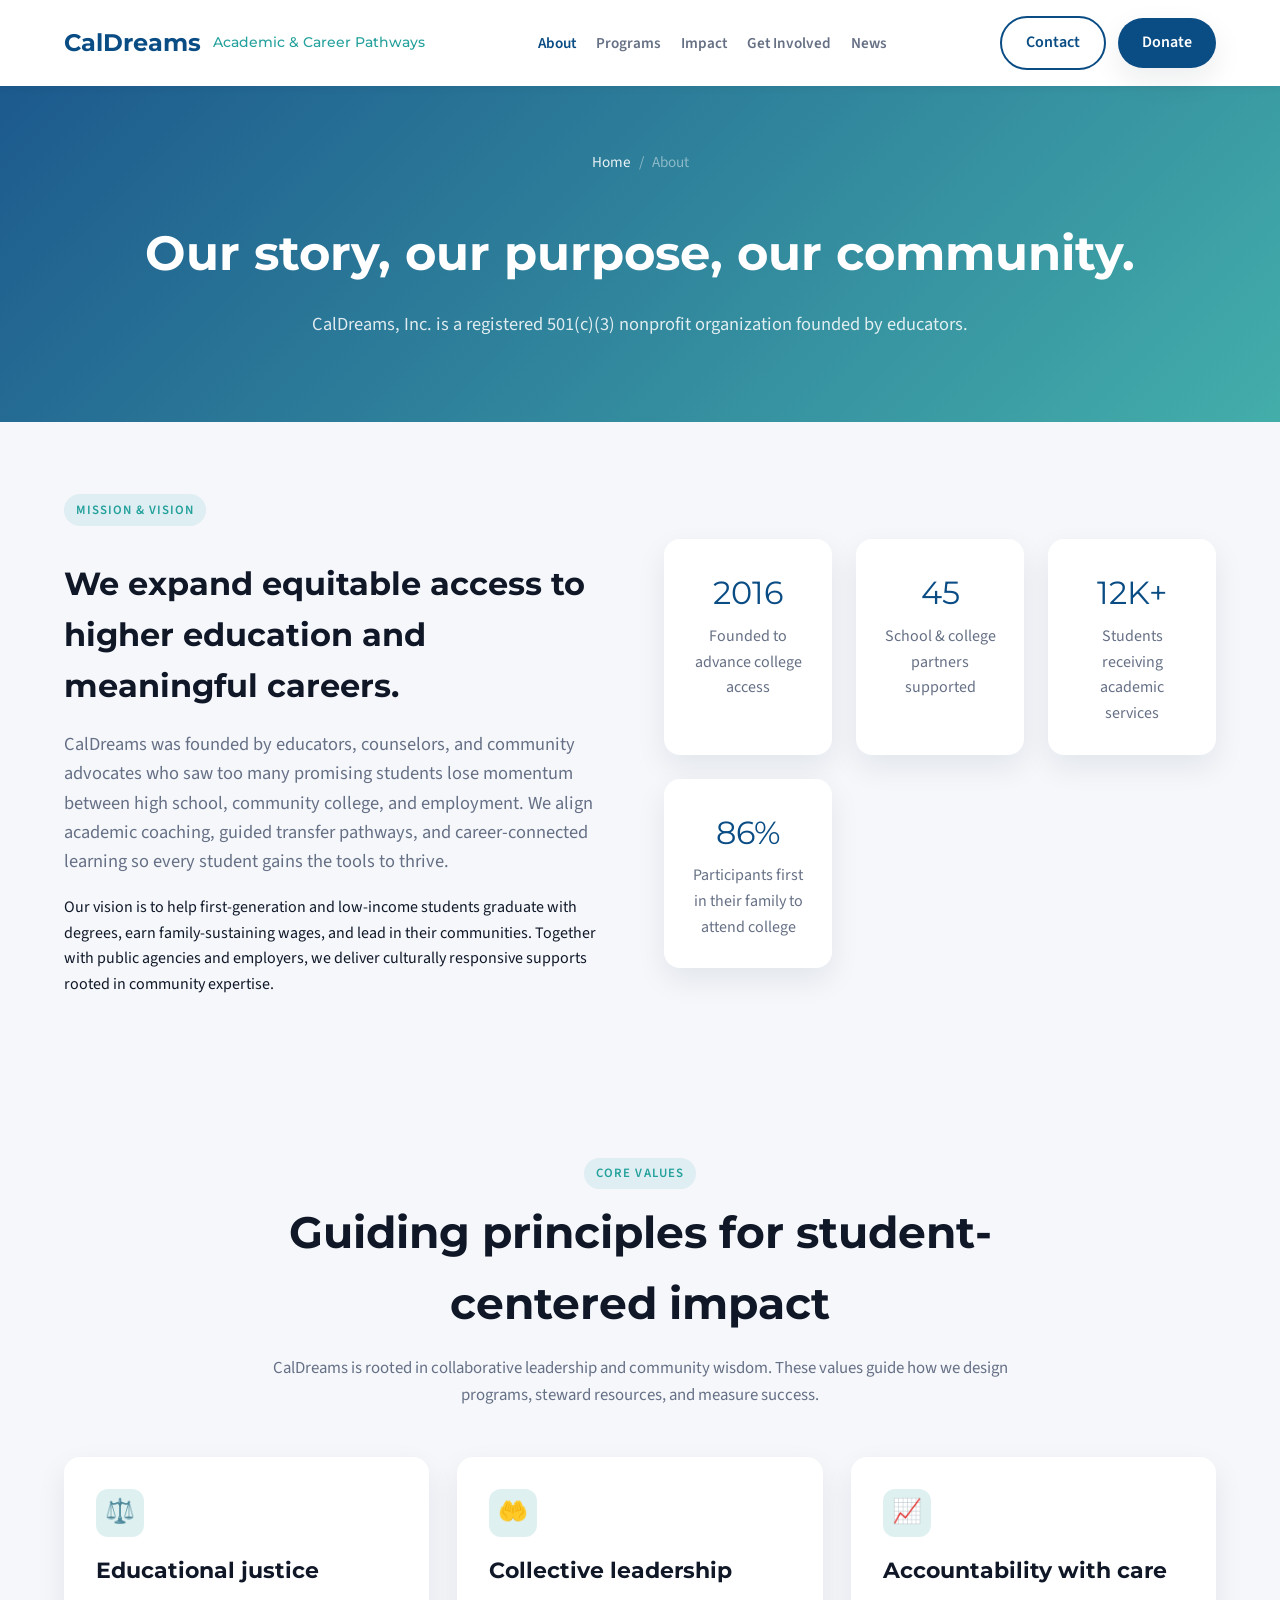
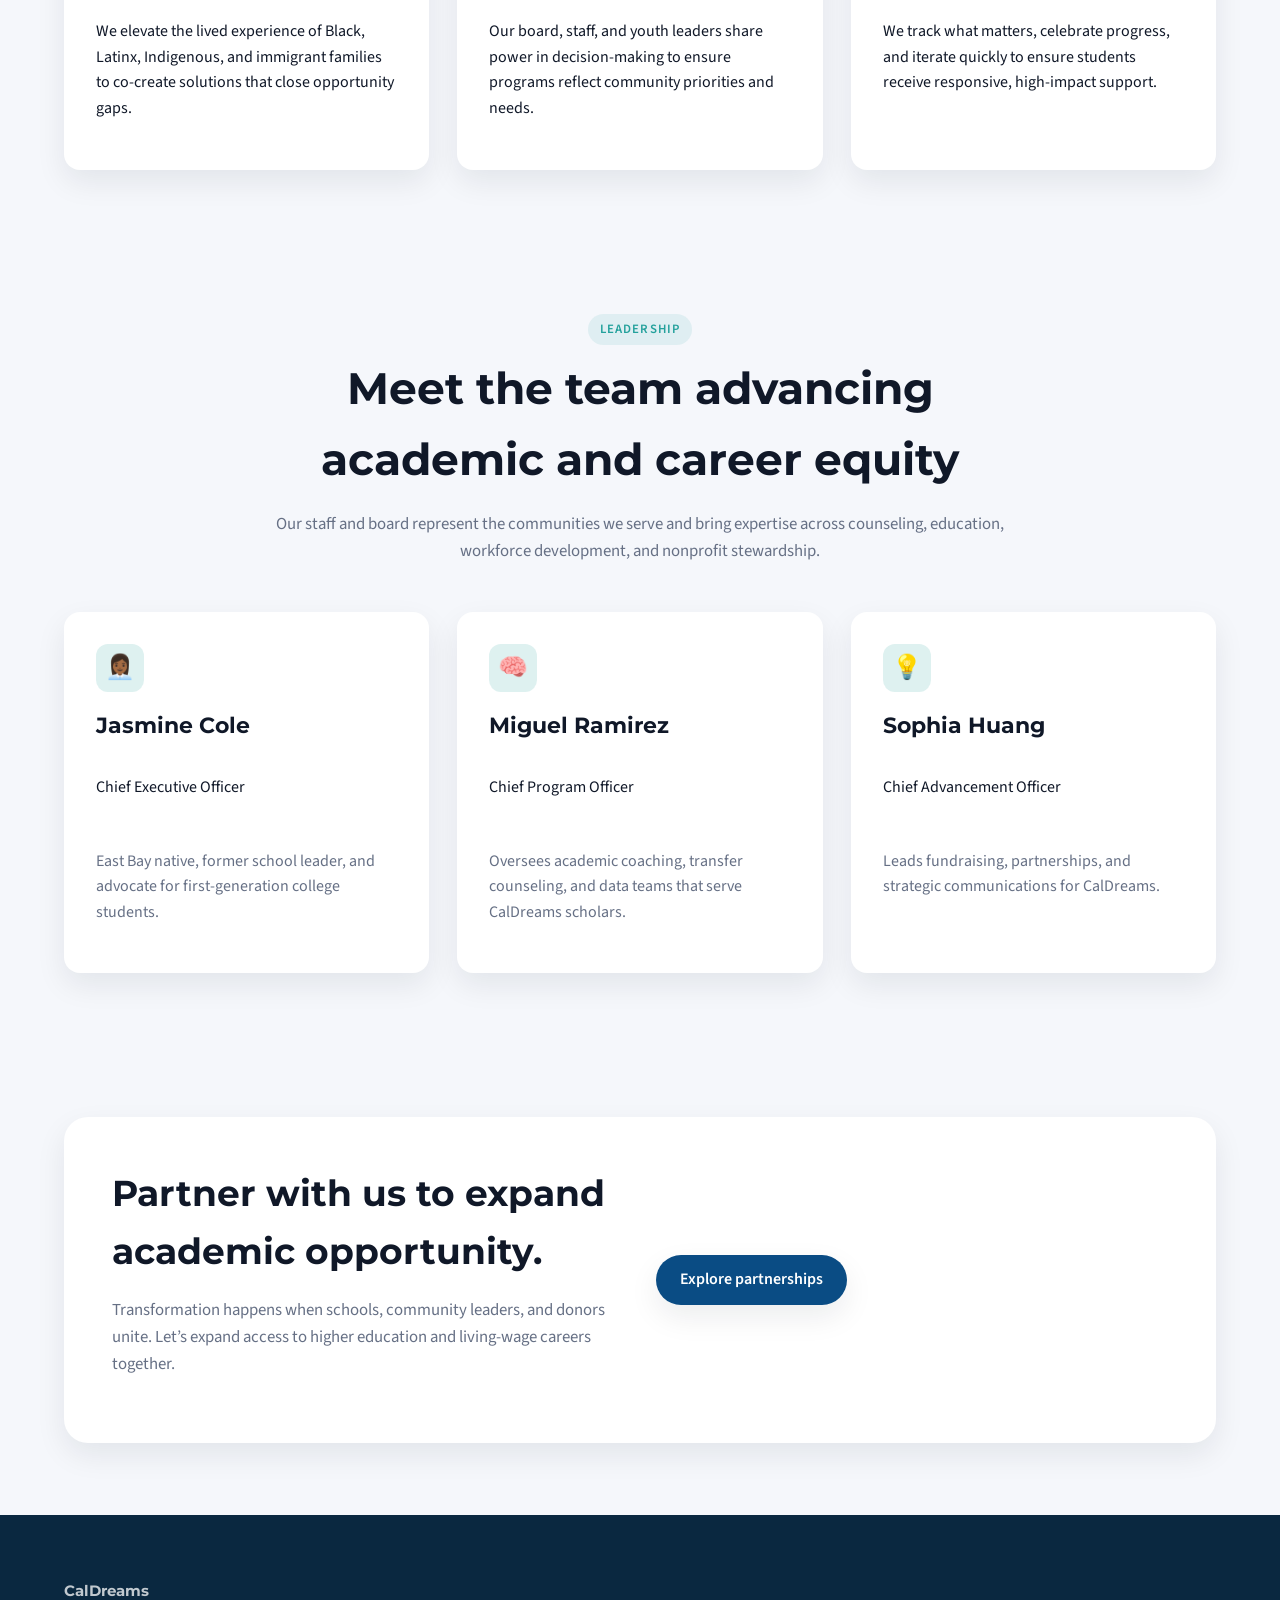
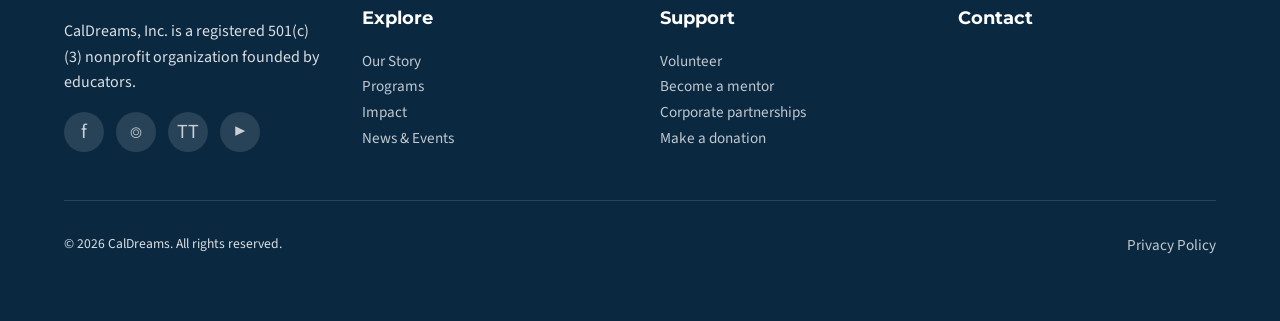
==== commit 0ce1fa79: "Update social media links and contact email - Replace placeholder social links with real Facebook, I" ====
--- a/about.html
+++ b/about.html
@@ -200,9 +200,10 @@
             CalDreams, Inc. is a registered 501(c)(3) nonprofit organization founded by educators.
           </p>
           <div class="footer-socials">
-            <a href="#" aria-label="Follow on Facebook">f</a>
-            <a href="#" aria-label="Follow on Instagram">⌾</a>
-            <a href="#" aria-label="Follow on LinkedIn">in</a>
+            <a href="https://www.facebook.com/caldreams.inc" aria-label="Follow on Facebook">f</a>
+            <a href="https://www.instagram.com/caldreams_edu/" aria-label="Follow on Instagram">⌾</a>
+            <a href="https://www.tiktok.com/@caldreams_edu" aria-label="Follow on TikTok">TT</a>
+            <a href="https://www.youtube.com/@CalDreams_Education" aria-label="Follow on YouTube">▶</a>
           </div>
         </div>
         <div>
@@ -229,7 +230,7 @@
             <!-- <li>300 Lakeside Dr, Suite 600</li>
               <li>Oakland, CA 94612</li>
               <li><a href="tel:15105551234">(510) 555-1234</a></li>
-              <li><a href="mailto:hello@caldreams.org">hello@caldreams.org</a></li> -->
+              <li><a href="mailto:info@caldreams.org">info@caldreams.org</a></li> -->
           </ul>
         </div>
       </div>
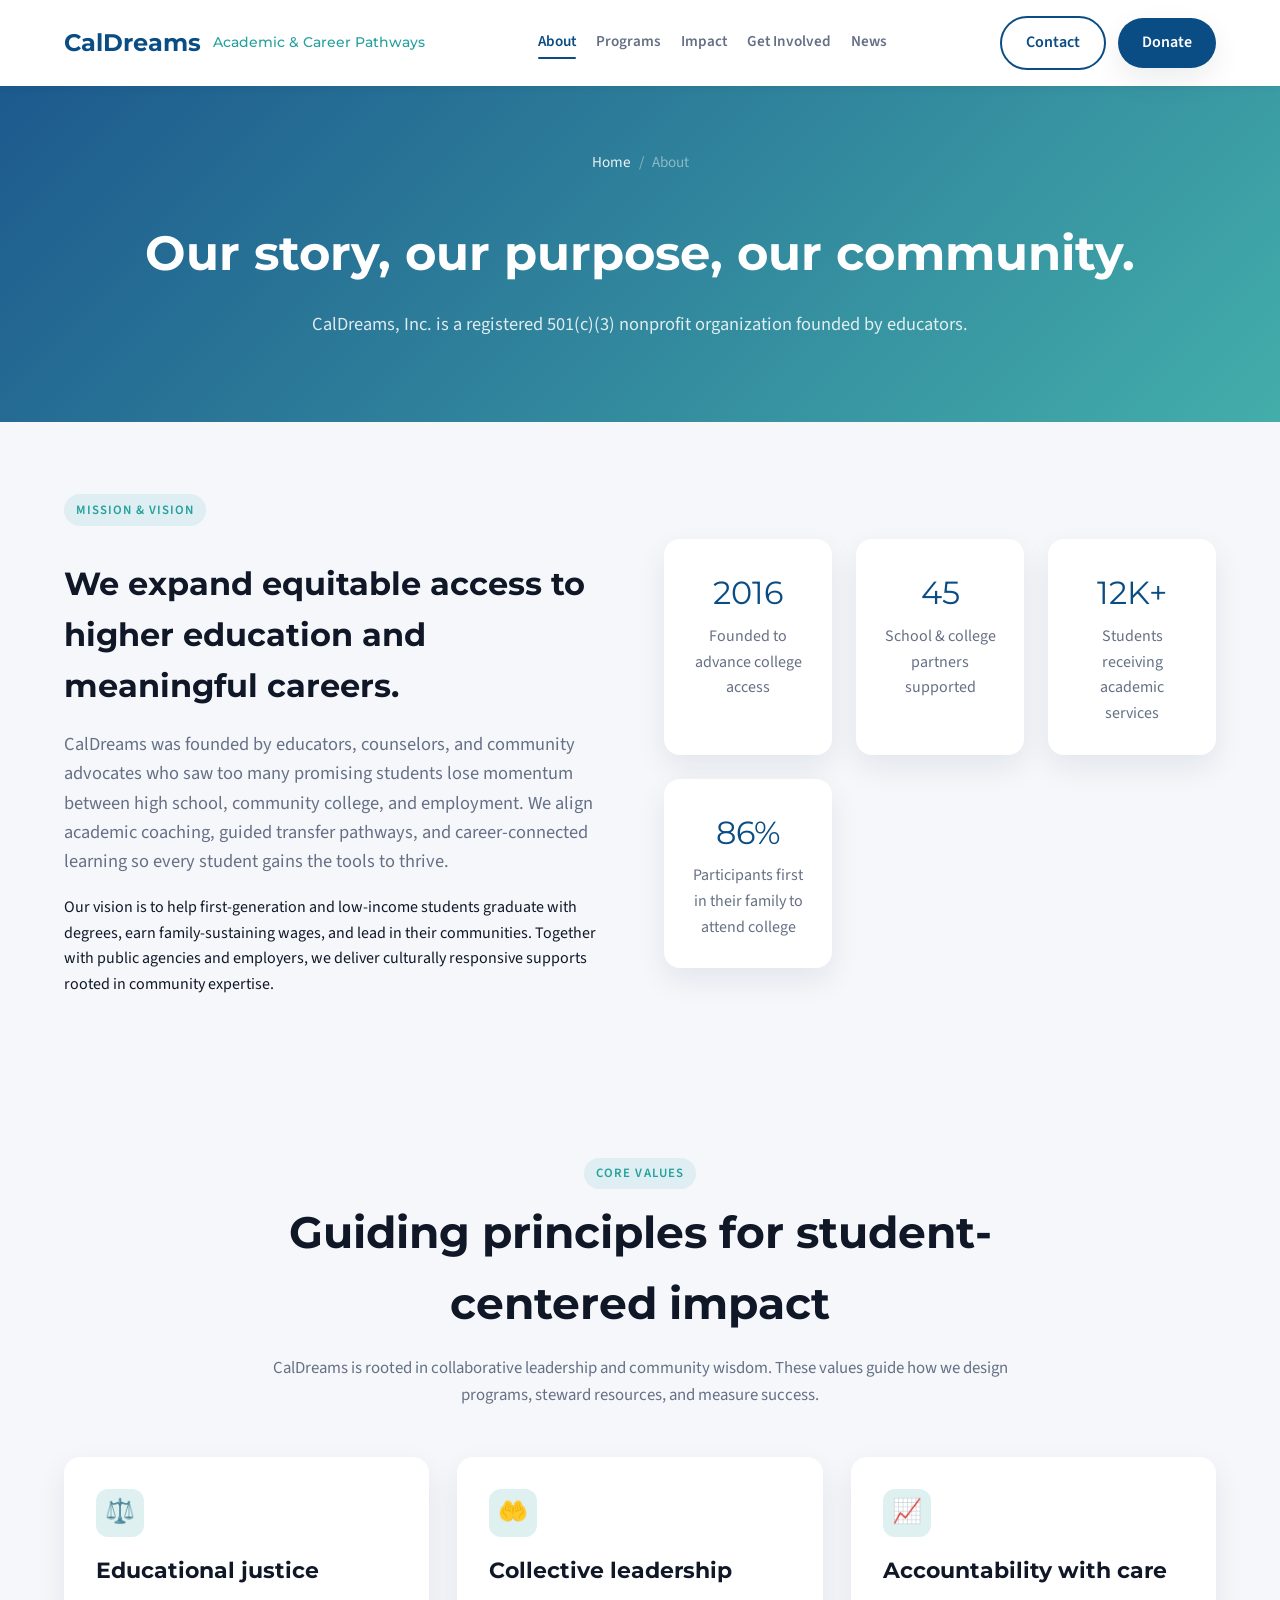
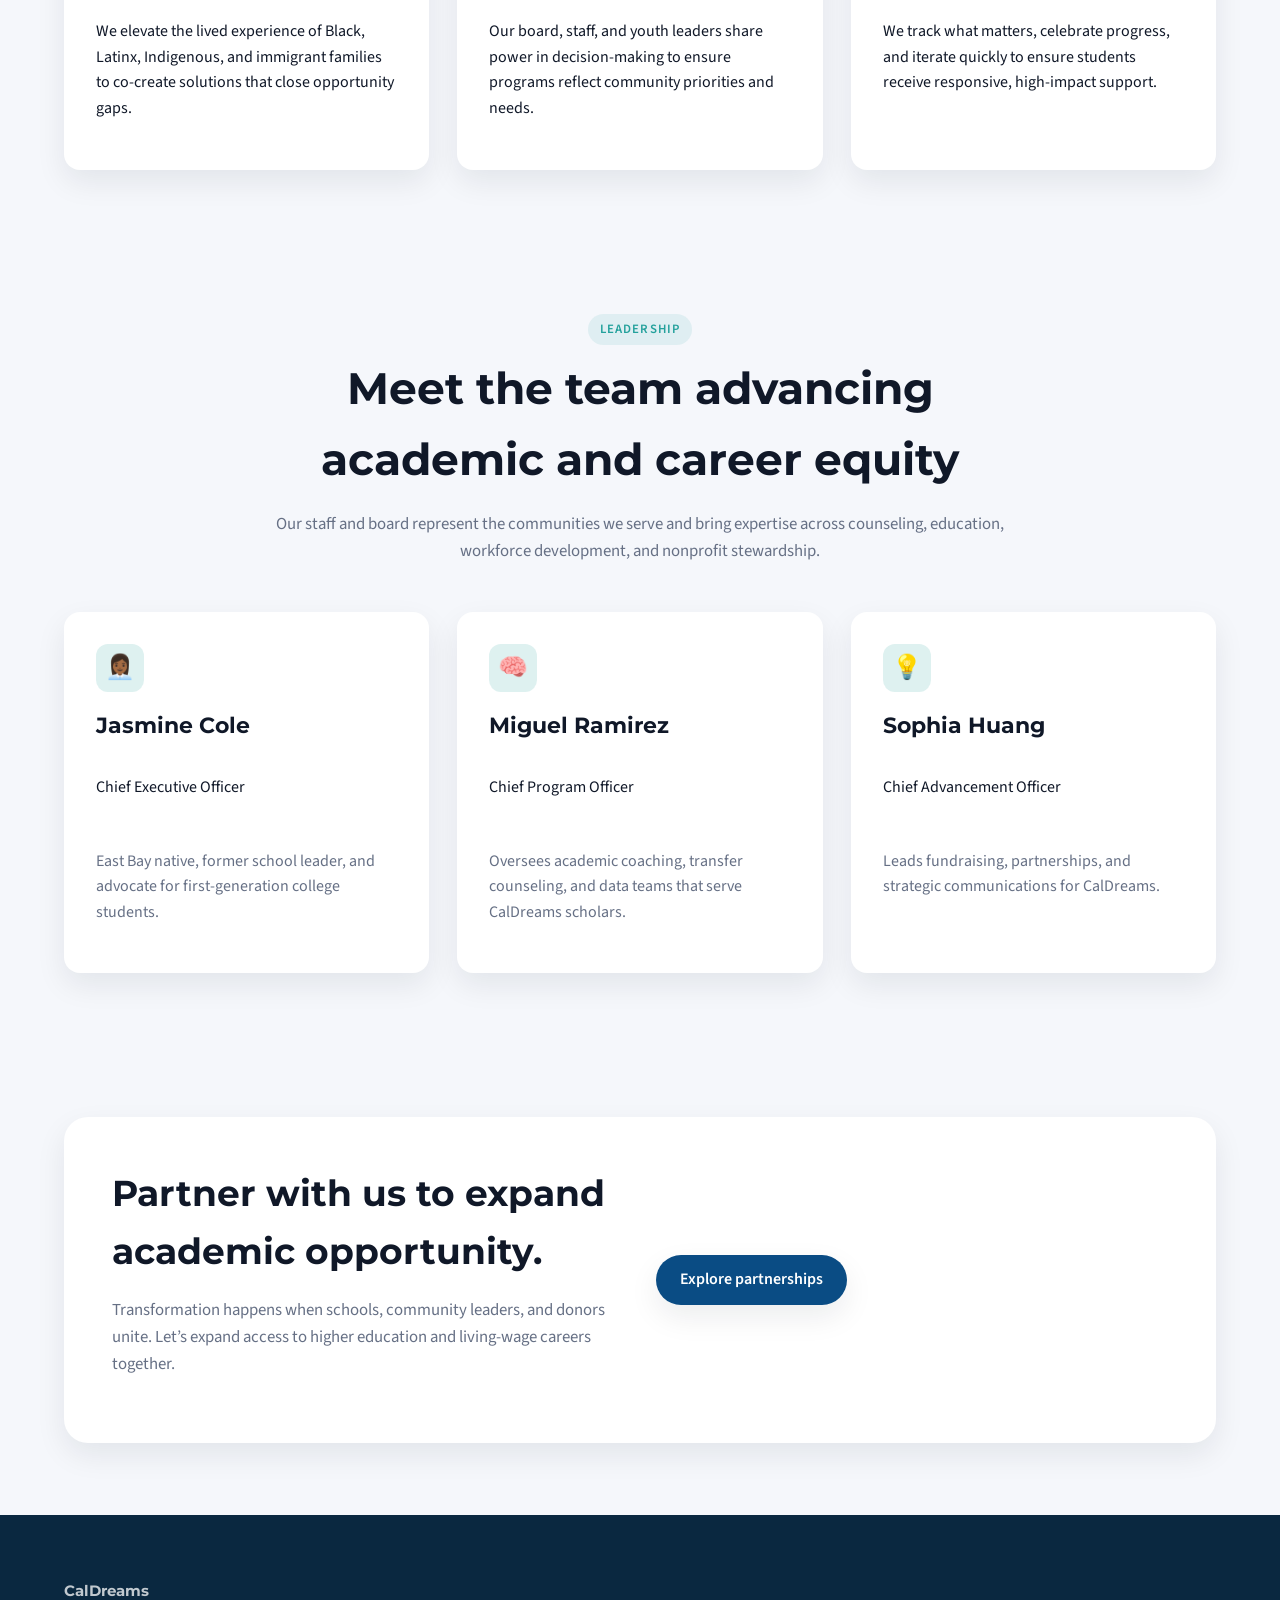
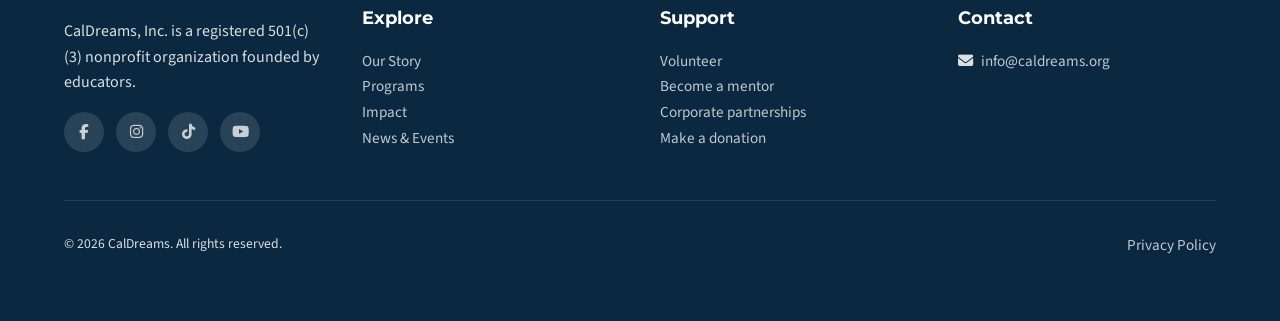
==== commit 8b1da494: "Major design overhaul: animations, icons, layout fixes - Fix hero text visibility (z-index: 1 on her" ====
--- a/about.html
+++ b/about.html
@@ -10,10 +10,12 @@
   <link
     href="https://fonts.googleapis.com/css2?family=Montserrat:wght@600;700&family=Source+Sans+Pro:wght@400;600&display=swap"
     rel="stylesheet" />
+  <link rel="stylesheet" href="https://cdnjs.cloudflare.com/ajax/libs/font-awesome/6.5.1/css/all.min.css" />
   <link rel="stylesheet" href="assets/css/styles.css" />
 </head>
 
 <body>
+  <div class="scroll-progress" aria-hidden="true"></div>
   <header class="site-header">
     <div class="container">
       <nav class="nav" data-site-nav>
@@ -200,10 +202,10 @@
             CalDreams, Inc. is a registered 501(c)(3) nonprofit organization founded by educators.
           </p>
           <div class="footer-socials">
-            <a href="https://www.facebook.com/caldreams.inc" aria-label="Follow on Facebook">f</a>
-            <a href="https://www.instagram.com/caldreams_edu/" aria-label="Follow on Instagram">⌾</a>
-            <a href="https://www.tiktok.com/@caldreams_edu" aria-label="Follow on TikTok">TT</a>
-            <a href="https://www.youtube.com/@CalDreams_Education" aria-label="Follow on YouTube">▶</a>
+            <a href="https://www.facebook.com/caldreams.inc" aria-label="Follow on Facebook" target="_blank" rel="noopener"><i class="fab fa-facebook-f"></i></a>
+            <a href="https://www.instagram.com/caldreams_edu/" aria-label="Follow on Instagram" target="_blank" rel="noopener"><i class="fab fa-instagram"></i></a>
+            <a href="https://www.tiktok.com/@caldreams_edu" aria-label="Follow on TikTok" target="_blank" rel="noopener"><i class="fab fa-tiktok"></i></a>
+            <a href="https://www.youtube.com/@CalDreams_Education" aria-label="Follow on YouTube" target="_blank" rel="noopener"><i class="fab fa-youtube"></i></a>
           </div>
         </div>
         <div>
@@ -227,10 +229,7 @@
         <div>
           <h4>Contact</h4>
           <ul>
-            <!-- <li>300 Lakeside Dr, Suite 600</li>
-              <li>Oakland, CA 94612</li>
-              <li><a href="tel:15105551234">(510) 555-1234</a></li>
-              <li><a href="mailto:info@caldreams.org">info@caldreams.org</a></li> -->
+            <li class="site-footer__contact-item"><i class="fas fa-envelope"></i><a href="mailto:info@caldreams.org">info@caldreams.org</a></li>
           </ul>
         </div>
       </div>
@@ -241,6 +240,7 @@
     </div>
   </footer>
 
+  <button class="back-to-top" aria-label="Back to top"><i class="fas fa-arrow-up"></i></button>
   <script src="assets/js/main.js"></script>
   <script>
     document.getElementById("year").textContent = new Date().getFullYear();
--- a/assets/css/styles.css
+++ b/assets/css/styles.css
@@ -98,9 +98,32 @@
   color: var(--color-muted);
 }
 
+.nav__links a {
+  position: relative;
+  padding-bottom: 3px;
+}
+
+.nav__links a::after {
+  content: '';
+  position: absolute;
+  bottom: -3px;
+  left: 50%;
+  right: 50%;
+  height: 2px;
+  background: var(--color-primary);
+  border-radius: 2px;
+  transition: left 0.25s ease, right 0.25s ease;
+}
+
 .nav__links a:hover,
 .nav__links a.active {
   color: var(--color-primary);
+}
+
+.nav__links a:hover::after,
+.nav__links a.active::after {
+  left: 0;
+  right: 0;
 }
 
 .nav__cta {
@@ -179,6 +202,7 @@
 
 .hero__content {
   position: relative;
+  z-index: 1; /* sit above the ::after gradient overlay */
   display: grid;
   gap: 2.5rem;
   grid-template-columns: repeat(auto-fit, minmax(280px, 1fr));
@@ -417,11 +441,31 @@
 
 .partners {
   display: grid;
-  gap: 1.5rem;
-  grid-template-columns: repeat(auto-fit, minmax(140px, 1fr));
+  gap: 1.25rem;
+  grid-template-columns: repeat(auto-fit, minmax(150px, 1fr));
   align-items: center;
   justify-items: center;
-  opacity: 0.85;
+}
+
+.partners span {
+  display: flex;
+  align-items: center;
+  justify-content: center;
+  width: 100%;
+  padding: 1rem 1.25rem;
+  border-radius: 0.75rem;
+  background: var(--color-white);
+  box-shadow: var(--shadow-soft);
+  font-weight: 600;
+  font-size: 0.9rem;
+  color: var(--color-dark);
+  text-align: center;
+  transition: box-shadow 0.2s ease, transform 0.2s ease;
+}
+
+.partners span:hover {
+  box-shadow: var(--shadow-hover);
+  transform: translateY(-3px);
 }
 
 /* CTA section */
@@ -653,3 +697,120 @@
     gap: 1.75rem;
   }
 }
+
+/* =============================================
+   Design Enhancements
+   ============================================= */
+
+/* Scroll-reveal: elements animate in when visible */
+[data-reveal] {
+  opacity: 0;
+  transform: translateY(28px);
+  transition: opacity 0.65s ease, transform 0.65s ease;
+}
+
+[data-reveal].is-visible {
+  opacity: 1;
+  transform: none;
+}
+
+/* Stagger cards and stat items inside revealed sections */
+[data-reveal] .card:nth-child(2),
+[data-reveal] .stats-grid__item:nth-child(2) { transition-delay: 0.1s; }
+[data-reveal] .card:nth-child(3),
+[data-reveal] .stats-grid__item:nth-child(3) { transition-delay: 0.2s; }
+[data-reveal] .card:nth-child(4),
+[data-reveal] .stats-grid__item:nth-child(4) { transition-delay: 0.3s; }
+
+/* White-background section variant */
+.section--white {
+  background: var(--color-white);
+}
+
+/* Scroll-progress bar at very top */
+.scroll-progress {
+  position: fixed;
+  top: 0;
+  left: 0;
+  height: 3px;
+  width: 0%;
+  background: linear-gradient(90deg, var(--color-primary), var(--color-secondary));
+  z-index: 1100;
+  transition: width 0.08s linear;
+}
+
+/* Back-to-top floating button */
+.back-to-top {
+  position: fixed;
+  bottom: 2rem;
+  right: 2rem;
+  width: 2.75rem;
+  height: 2.75rem;
+  border-radius: 50%;
+  background: var(--color-primary);
+  color: var(--color-white);
+  border: none;
+  cursor: pointer;
+  box-shadow: var(--shadow-hover);
+  display: grid;
+  place-items: center;
+  font-size: 1.1rem;
+  opacity: 0;
+  pointer-events: none;
+  transform: translateY(10px);
+  transition: opacity 0.3s ease, transform 0.3s ease, background 0.2s ease;
+  z-index: 900;
+}
+
+.back-to-top.is-visible {
+  opacity: 1;
+  pointer-events: auto;
+  transform: none;
+}
+
+.back-to-top:hover {
+  background: var(--color-secondary);
+}
+
+/* Footer social icons (Font Awesome) */
+.footer-socials a i {
+  font-size: 0.95rem;
+}
+
+/* Footer contact links */
+.site-footer__contact-item {
+  display: flex;
+  align-items: center;
+  gap: 0.5rem;
+  margin-bottom: 0.5rem;
+  font-size: 0.95rem;
+}
+
+/* Smooth page entrance */
+@keyframes fadeUp {
+  from { opacity: 0; transform: translateY(16px); }
+  to   { opacity: 1; transform: none; }
+}
+
+.page-hero h1,
+.hero__title {
+  animation: fadeUp 0.7s ease both;
+}
+
+.page-hero .breadcrumb,
+.hero__eyebrow {
+  animation: fadeUp 0.5s ease both;
+}
+
+.page-hero .lead,
+.hero__lead {
+  animation: fadeUp 0.7s 0.15s ease both;
+}
+
+.hero .nav__cta {
+  animation: fadeUp 0.7s 0.3s ease both;
+}
+
+.hero__stats {
+  animation: fadeUp 0.7s 0.2s ease both;
+}
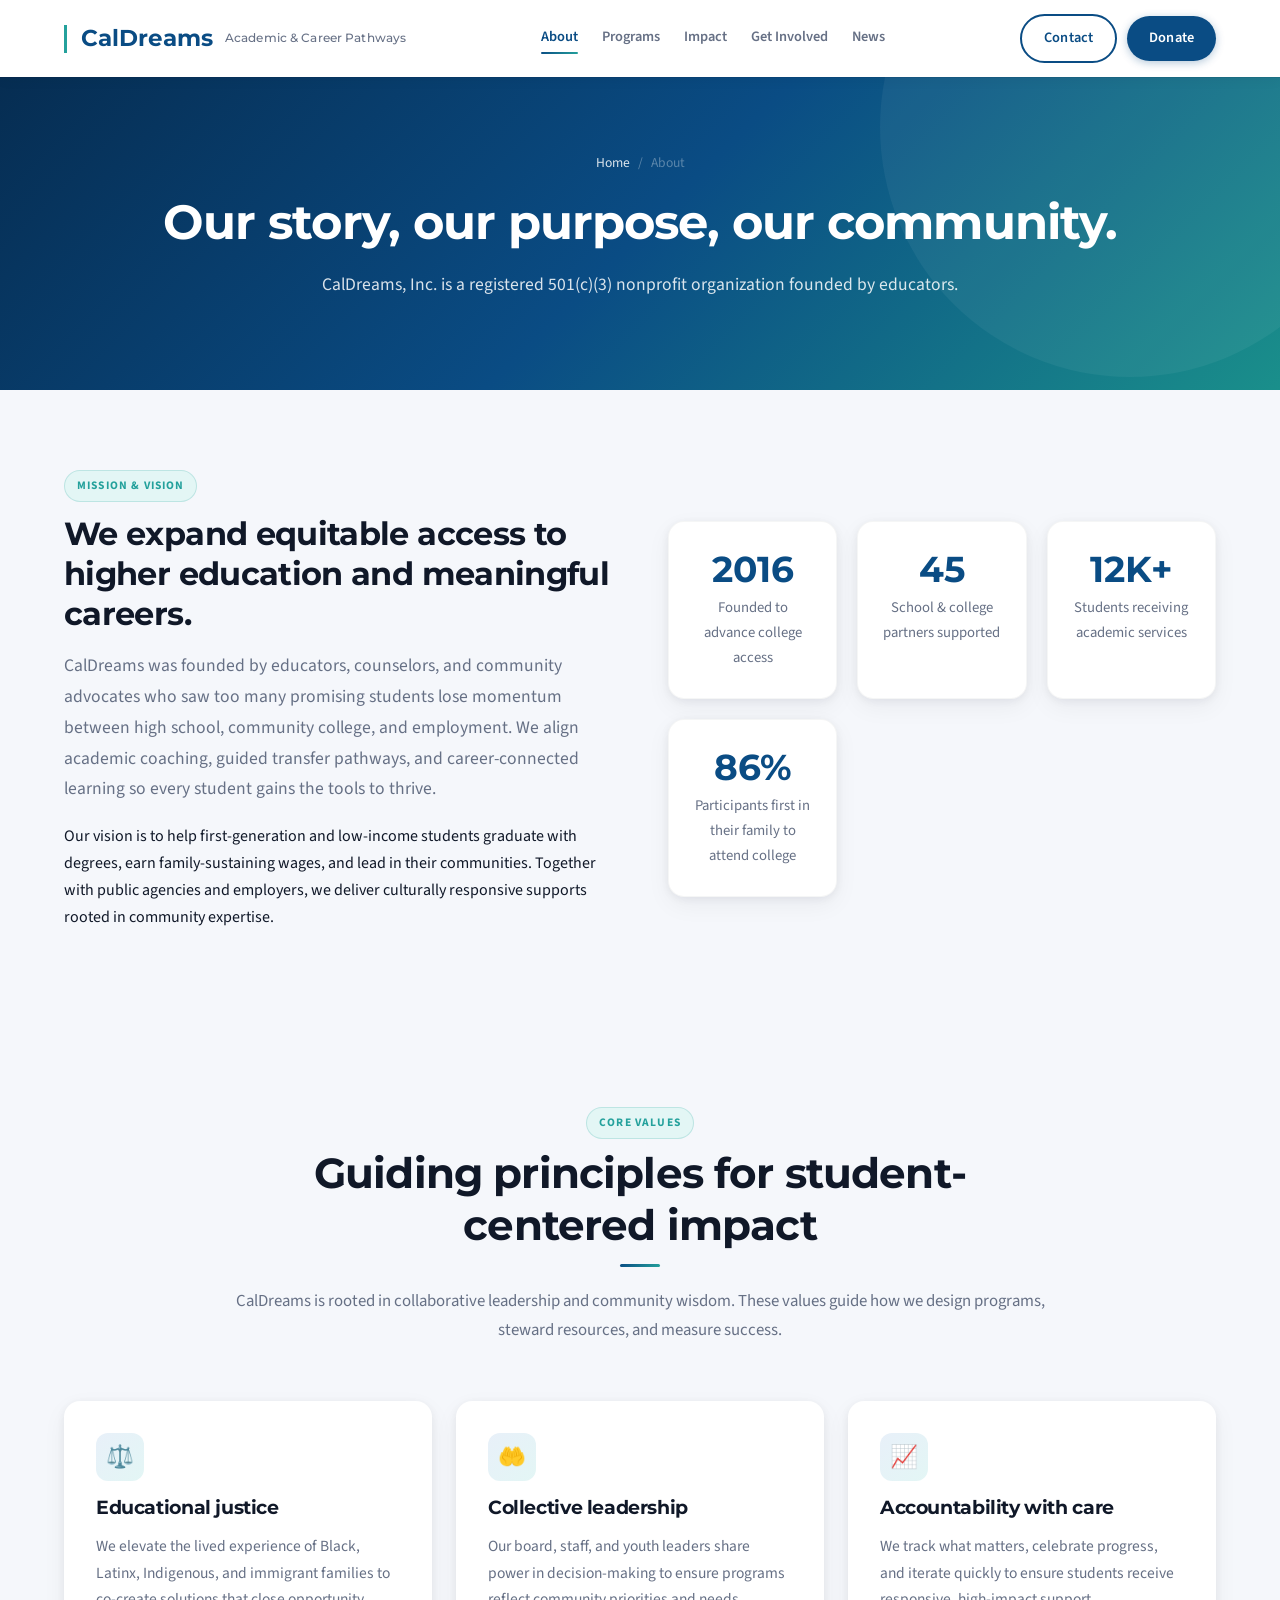
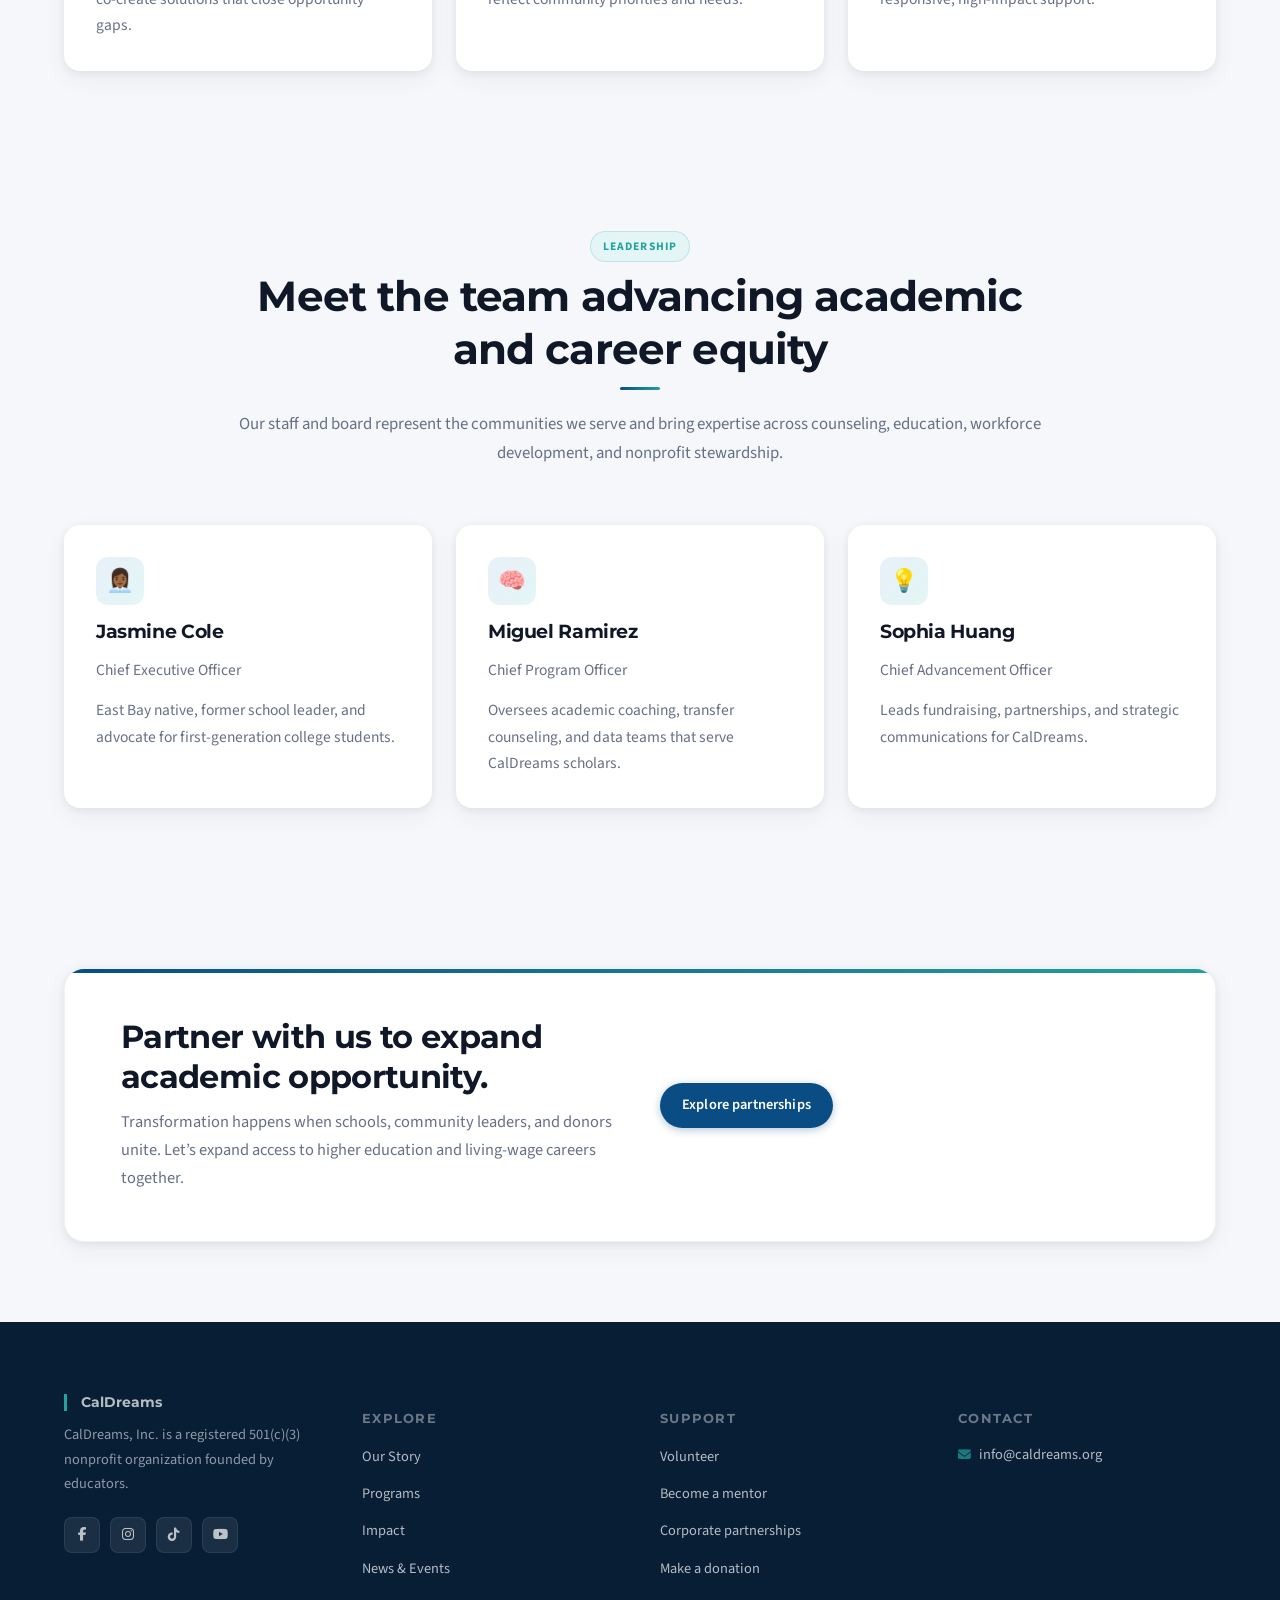
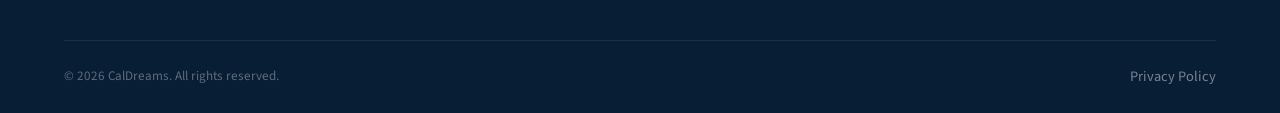
==== commit c6325dc8: "Redesign: modern UI overhaul + full mobile optimisation Visual improvements: - New design tokens (gr" ====
--- a/about.html
+++ b/about.html
@@ -24,7 +24,8 @@
           <span>Academic & Career Pathways</span>
         </a>
         <button class="nav__toggle" type="button" data-nav-toggle aria-label="Toggle navigation">
-          ☰
+          <i class="fas fa-bars nav-icon-open"></i>
+          <i class="fas fa-times nav-icon-close"></i>
         </button>
         <div class="nav__links">
           <a class="active" href="about.html">About</a>
--- a/assets/css/styles.css
+++ b/assets/css/styles.css
@@ -1,52 +1,60 @@
-/* Core design tokens */
+/* =============================================
+   Design tokens
+   ============================================= */
 :root {
   --font-display: "Montserrat", "Helvetica Neue", Arial, sans-serif;
   --font-body: "Source Sans Pro", "Helvetica Neue", Arial, sans-serif;
-  --color-primary: #0a4c84;
-  --color-secondary: #24a19c;
-  --color-accent: #f2b632;
-  --color-muted: #667085;
-  --color-bg: #f5f7fb;
-  --color-white: #ffffff;
-  --color-dark: #101828;
+
+  --color-primary:        #0a4c84;
+  --color-primary-dark:   #083d6b;
+  --color-primary-light:  #e8f0f9;
+  --color-secondary:      #24a19c;
+  --color-secondary-light:#e3f6f5;
+  --color-accent:         #f2b632;
+  --color-muted:          #667085;
+  --color-bg:             #f5f7fb;
+  --color-white:          #ffffff;
+  --color-dark:           #101828;
+
   --max-width: 1200px;
-  --shadow-soft: 0 12px 30px rgba(16, 24, 40, 0.08);
-  --shadow-hover: 0 16px 36px rgba(10, 76, 132, 0.2);
-}
-
-/* Global resets */
-*,
-*::before,
-*::after {
-  box-sizing: border-box;
-}
+
+  --shadow-soft:  0 4px 20px rgba(16, 24, 40, 0.07);
+  --shadow-hover: 0 12px 36px rgba(10, 76, 132, 0.18);
+  --shadow-card:  0 2px 8px rgba(16, 24, 40, 0.06), 0 8px 24px rgba(16, 24, 40, 0.05);
+
+  --transition-fast: 0.15s ease;
+  --transition-base: 0.25s ease;
+  --transition-slow: 0.4s ease;
+
+  --gradient-brand: linear-gradient(135deg, var(--color-primary), var(--color-secondary));
+  --gradient-hero:  linear-gradient(135deg, #062d52 0%, #0a4c84 50%, #1a8f8b 100%);
+}
+
+/* =============================================
+   Global resets
+   ============================================= */
+*, *::before, *::after { box-sizing: border-box; }
 
 body {
   margin: 0;
   font-family: var(--font-body);
   color: var(--color-dark);
   background-color: var(--color-bg);
-  line-height: 1.6;
-}
-
-img {
-  max-width: 100%;
-  display: block;
-}
-
-a {
-  color: inherit;
-  text-decoration: none;
-}
-
-ul {
-  list-style: none;
-  margin: 0;
-  padding: 0;
-}
-
-button {
-  font-family: inherit;
+  line-height: 1.7;
+  -webkit-font-smoothing: antialiased;
+}
+
+img { max-width: 100%; display: block; }
+
+a { color: inherit; text-decoration: none; }
+
+ul { list-style: none; margin: 0; padding: 0; }
+
+button { font-family: inherit; }
+
+h1, h2, h3, h4, h5, h6 {
+  line-height: 1.25;
+  letter-spacing: -0.02em;
 }
 
 .container {
@@ -55,10 +63,12 @@
   padding: 0 1.5rem;
 }
 
-/* Navigation */
+/* =============================================
+   Navigation
+   ============================================= */
 .site-header {
   background: var(--color-white);
-  box-shadow: 0 2px 8px rgba(16, 24, 40, 0.05);
+  box-shadow: 0 1px 0 rgba(16, 24, 40, 0.08), 0 4px 12px rgba(16, 24, 40, 0.04);
   position: sticky;
   top: 0;
   z-index: 1000;
@@ -68,92 +78,98 @@
   display: flex;
   align-items: center;
   justify-content: space-between;
-  padding: 1rem 0;
+  padding: 0.875rem 0;
   gap: 1.5rem;
 }
 
 .nav__logo {
   font-family: var(--font-display);
   font-weight: 700;
-  font-size: 1.5rem;
+  font-size: 1.45rem;
   color: var(--color-primary);
   display: flex;
   align-items: center;
   gap: 0.75rem;
+  padding-left: 0.875rem;
+  border-left: 3px solid var(--color-secondary);
+  line-height: 1.2;
 }
 
 .nav__logo span {
   display: block;
-  font-size: 0.85rem;
+  font-size: 0.78rem;
   font-weight: 500;
-  color: var(--color-secondary);
+  color: var(--color-muted);
+  letter-spacing: 0.01em;
 }
 
 .nav__links {
   display: flex;
   align-items: center;
-  gap: 1.25rem;
+  gap: 1.5rem;
   font-weight: 600;
-  font-size: 0.95rem;
+  font-size: 0.9rem;
   color: var(--color-muted);
 }
 
 .nav__links a {
   position: relative;
-  padding-bottom: 3px;
+  padding-bottom: 2px;
+  transition: color var(--transition-fast);
 }
 
 .nav__links a::after {
   content: '';
   position: absolute;
-  bottom: -3px;
+  bottom: -2px;
   left: 50%;
   right: 50%;
   height: 2px;
-  background: var(--color-primary);
+  background: var(--gradient-brand);
   border-radius: 2px;
-  transition: left 0.25s ease, right 0.25s ease;
+  transition: left var(--transition-base), right var(--transition-base);
 }
 
 .nav__links a:hover,
-.nav__links a.active {
-  color: var(--color-primary);
-}
+.nav__links a.active { color: var(--color-primary); }
 
 .nav__links a:hover::after,
-.nav__links a.active::after {
-  left: 0;
-  right: 0;
-}
+.nav__links a.active::after { left: 0; right: 0; }
 
 .nav__cta {
   display: flex;
   align-items: center;
-  gap: 0.75rem;
-}
-
+  gap: 0.625rem;
+}
+
+/* =============================================
+   Buttons
+   ============================================= */
 .btn {
   display: inline-flex;
   align-items: center;
   justify-content: center;
   gap: 0.5rem;
-  padding: 0.75rem 1.5rem;
+  padding: 0.65rem 1.375rem;
   border-radius: 999px;
   border: none;
   font-weight: 600;
+  font-size: 0.9rem;
   cursor: pointer;
-  transition: transform 0.2s ease, box-shadow 0.2s ease;
+  transition: transform var(--transition-base), box-shadow var(--transition-base), background var(--transition-base);
+  letter-spacing: 0.01em;
 }
 
 .btn--primary {
   background: var(--color-primary);
   color: var(--color-white);
-  box-shadow: var(--shadow-soft);
+  box-shadow: 0 2px 8px rgba(10, 76, 132, 0.3);
 }
 
 .btn--primary:hover {
+  background: var(--color-primary-dark);
   transform: translateY(-2px);
-  box-shadow: var(--shadow-hover);
+  box-shadow: 0 6px 20px rgba(10, 76, 132, 0.35);
 }
 
 .btn--outline {
@@ -163,7 +179,8 @@
 }
 
 .btn--outline:hover {
-  background: rgba(10, 76, 132, 0.08);
+  background: var(--color-primary-light);
+  transform: translateY(-1px);
 }
 
 .btn--outline.active {
@@ -173,36 +190,98 @@
   box-shadow: var(--shadow-soft);
 }
 
-.btn--outline.active:hover {
-  box-shadow: var(--shadow-hover);
-}
-
+.btn--outline.active:hover { box-shadow: var(--shadow-hover); }
+
+/* Mobile nav toggle */
 .nav__toggle {
   display: none;
   background: transparent;
-  border: none;
-  font-size: 1.5rem;
-}
-
-/* Hero section */
+  border: 1.5px solid rgba(10, 76, 132, 0.2);
+  border-radius: 0.5rem;
+  color: var(--color-primary);
+  font-size: 1rem;
+  width: 2.5rem;
+  height: 2.5rem;
+  cursor: pointer;
+  transition: background var(--transition-fast), border-color var(--transition-fast);
+  place-items: center;
+}
+
+.nav__toggle:hover {
+  background: var(--color-primary-light);
+  border-color: var(--color-primary);
+}
+
+.nav-icon-close { display: none; }
+.nav.is-open .nav-icon-open  { display: none; }
+.nav.is-open .nav-icon-close { display: block; }
+
+/* =============================================
+   Hero section
+   ============================================= */
 .hero {
   position: relative;
-  background: linear-gradient(135deg, rgba(10, 76, 132, 0.92), rgba(36, 161, 156, 0.92));
+  background: var(--gradient-hero);
   color: var(--color-white);
-  padding: 5rem 0 6rem;
+  padding: 5.5rem 0 7rem;
   overflow: hidden;
+}
+
+/* Decorative circles */
+.hero::before {
+  content: "";
+  position: absolute;
+  width: 700px;
+  height: 700px;
+  border-radius: 50%;
+  background: rgba(255, 255, 255, 0.04);
+  top: -280px;
+  right: -180px;
+  pointer-events: none;
 }
 
 .hero::after {
   content: "";
   position: absolute;
-  inset: 0;
-  background: linear-gradient(180deg, rgba(10, 76, 132, 0.85), rgba(10, 76, 132, 0.4));
+  width: 400px;
+  height: 400px;
+  border-radius: 50%;
+  background: rgba(36, 161, 156, 0.12);
+  bottom: -100px;
+  left: -80px;
+  pointer-events: none;
+}
+
+/* Wave divider at bottom of hero */
+.hero-wave {
+  position: absolute;
+  bottom: 0;
+  left: 0;
+  right: 0;
+  line-height: 0;
+  z-index: 1;
+}
+
+.hero-wave svg {
+  display: block;
+  width: 100%;
+}
+
+/* Buttons inside hero need to work on a dark background */
+.hero .btn--outline {
+  border-color: rgba(255, 255, 255, 0.55);
+  color: rgba(255, 255, 255, 0.92);
+}
+
+.hero .btn--outline:hover {
+  background: rgba(255, 255, 255, 0.12);
+  border-color: rgba(255, 255, 255, 0.9);
+  color: var(--color-white);
 }
 
 .hero__content {
   position: relative;
-  z-index: 1; /* sit above the ::after gradient overlay */
+  z-index: 2;
   display: grid;
   gap: 2.5rem;
   grid-template-columns: repeat(auto-fit, minmax(280px, 1fr));
@@ -210,239 +289,380 @@
 }
 
 .hero__eyebrow {
-  font-size: 0.95rem;
-  letter-spacing: 0.12em;
+  display: inline-block;
+  font-size: 0.8rem;
+  font-weight: 600;
+  letter-spacing: 0.14em;
   text-transform: uppercase;
-  color: rgba(255, 255, 255, 0.8);
+  color: var(--color-accent);
+  margin-bottom: 0.5rem;
 }
 
 .hero__title {
   font-family: var(--font-display);
-  font-size: clamp(2.5rem, 4vw, 3.5rem);
-  margin: 0.75rem 0;
+  font-size: clamp(2.25rem, 4vw, 3.25rem);
+  margin: 0.5rem 0 1rem;
+  line-height: 1.2;
 }
 
 .hero__lead {
   font-size: 1.1rem;
   max-width: 32rem;
-  color: rgba(255, 255, 255, 0.85);
+  color: rgba(255, 255, 255, 0.82);
+  line-height: 1.75;
 }
 
 .hero__stats {
   display: grid;
   gap: 1rem;
-  grid-template-columns: repeat(auto-fit, minmax(150px, 1fr));
+  grid-template-columns: repeat(auto-fit, minmax(148px, 1fr));
 }
 
 .stat-card {
-  background: rgba(255, 255, 255, 0.12);
-  padding: 1.5rem;
-  border-radius: 1rem;
-  backdrop-filter: blur(8px);
+  background: rgba(255, 255, 255, 0.1);
+  padding: 1.375rem 1.25rem;
+  border-radius: 0.875rem;
+  backdrop-filter: blur(10px);
+  border: 1px solid rgba(255, 255, 255, 0.12);
+  transition: transform var(--transition-base), background var(--transition-base);
+}
+
+.stat-card:hover {
+  background: rgba(255, 255, 255, 0.16);
+  transform: translateY(-3px);
 }
 
 .stat-card__value {
   font-family: var(--font-display);
   font-size: 2rem;
   font-weight: 700;
-  margin-bottom: 0.5rem;
+  margin-bottom: 0.35rem;
+  background: linear-gradient(135deg, #fff 40%, var(--color-accent));
+  -webkit-background-clip: text;
+  -webkit-text-fill-color: transparent;
+  background-clip: text;
 }
 
 .stat-card__label {
-  font-size: 0.9rem;
-  color: rgba(255, 255, 255, 0.75);
-}
-
-/* Section patterns */
-section {
-  padding: 4.5rem 0;
-}
+  font-size: 0.85rem;
+  color: rgba(255, 255, 255, 0.7);
+  line-height: 1.4;
+}
+
+/* =============================================
+   Section patterns
+   ============================================= */
+section { padding: 5rem 0; }
+
+.section--white { background: var(--color-white); }
 
 .section-heading {
   text-align: center;
-  max-width: 48rem;
-  margin: 0 auto 3rem;
+  max-width: 52rem;
+  margin: 0 auto 3.5rem;
 }
 
 .section-heading h2 {
   font-family: var(--font-display);
-  font-size: clamp(2rem, 3.5vw, 2.75rem);
-  margin: 0.5rem 0;
+  font-size: clamp(1.875rem, 3.5vw, 2.625rem);
+  margin: 0.5rem 0 0;
+  color: var(--color-dark);
+}
+
+/* Colored accent underline */
+.section-heading h2::after {
+  content: '';
+  display: block;
+  width: 2.5rem;
+  height: 3px;
+  background: var(--gradient-brand);
+  border-radius: 2px;
+  margin: 0.75rem auto 1.25rem;
 }
 
 .section-heading p {
   color: var(--color-muted);
   font-size: 1.05rem;
-}
-
-.grid {
-  display: grid;
-  gap: 1.75rem;
-}
-
-.grid--three {
-  grid-template-columns: repeat(auto-fit, minmax(260px, 1fr));
-}
-
-.grid--two {
-  grid-template-columns: repeat(auto-fit, minmax(320px, 1fr));
-}
+  line-height: 1.75;
+  margin: 0;
+}
+
+/* =============================================
+   Grid & Cards
+   ============================================= */
+.grid { display: grid; gap: 1.5rem; }
+
+.grid--three { grid-template-columns: repeat(auto-fit, minmax(260px, 1fr)); }
+.grid--two   { grid-template-columns: repeat(auto-fit, minmax(320px, 1fr)); }
 
 .card {
+  position: relative;
   background: var(--color-white);
   border-radius: 1rem;
   padding: 2rem;
-  box-shadow: var(--shadow-soft);
+  box-shadow: var(--shadow-card);
   display: flex;
   flex-direction: column;
-  gap: 1rem;
-  transition: transform 0.2s ease, box-shadow 0.2s ease;
+  gap: 0.875rem;
+  transition: transform var(--transition-base), box-shadow var(--transition-base);
+  overflow: hidden;
+}
+
+/* Gradient accent bar at top on hover */
+.card::before {
+  content: '';
+  position: absolute;
+  top: 0;
+  left: 0;
+  right: 0;
+  height: 3px;
+  background: var(--gradient-brand);
+  border-radius: 1rem 1rem 0 0;
+  opacity: 0;
+  transition: opacity var(--transition-base);
 }
 
 .card:hover {
-  transform: translateY(-6px);
+  transform: translateY(-5px);
   box-shadow: var(--shadow-hover);
 }
+
+.card:hover::before { opacity: 1; }
 
 .card__icon {
   width: 3rem;
   height: 3rem;
   border-radius: 0.75rem;
-  background: rgba(36, 161, 156, 0.15);
+  background: linear-gradient(135deg, var(--color-primary-light), var(--color-secondary-light));
   display: grid;
   place-items: center;
-  font-size: 1.5rem;
-  color: var(--color-secondary);
+  font-size: 1.4rem;
+  flex-shrink: 0;
 }
 
 .card__title {
   font-family: var(--font-display);
-  font-size: 1.35rem;
+  font-size: 1.2rem;
   margin: 0;
-}
+  color: var(--color-dark);
+}
+
+.card p { color: var(--color-muted); margin: 0; font-size: 0.97rem; line-height: 1.7; }
 
 .card__link {
   display: inline-flex;
   align-items: center;
-  gap: 0.5rem;
+  gap: 0.4rem;
   font-weight: 600;
+  font-size: 0.9rem;
   color: var(--color-primary);
+  margin-top: auto;
+  padding-top: 0.25rem;
+  transition: gap var(--transition-fast);
 }
 
 .card__link::after {
   content: "→";
-  transition: transform 0.2s ease;
-}
-
-.card__link:hover::after {
-  transform: translateX(4px);
-}
-
+  transition: transform var(--transition-base);
+}
+
+.card__link:hover::after { transform: translateX(4px); }
+.card__link:hover { gap: 0.6rem; }
+
+/* =============================================
+   Feature section
+   ============================================= */
 .feature {
   display: grid;
   grid-template-columns: repeat(auto-fit, minmax(280px, 1fr));
-  gap: 3rem;
+  gap: 3.5rem;
   align-items: center;
 }
 
 .feature__content h3 {
   font-family: var(--font-display);
-  font-size: 2rem;
-  margin-bottom: 1rem;
-}
+  font-size: clamp(1.75rem, 2.5vw, 2.125rem);
+  margin: 0.75rem 0 1rem;
+  color: var(--color-dark);
+}
+
+.feature__list { margin: 1.25rem 0 1.75rem; }
 
 .feature__list li {
   display: flex;
   gap: 0.75rem;
-  margin-bottom: 0.75rem;
+  margin-bottom: 0.875rem;
   color: var(--color-muted);
+  font-size: 0.97rem;
+  line-height: 1.6;
+  align-items: flex-start;
 }
 
 .feature__list li::before {
   content: "✓";
   font-weight: 700;
   color: var(--color-secondary);
-}
-
+  font-size: 0.85rem;
+  background: var(--color-secondary-light);
+  width: 1.25rem;
+  height: 1.25rem;
+  border-radius: 50%;
+  display: grid;
+  place-items: center;
+  flex-shrink: 0;
+  margin-top: 0.125rem;
+}
+
+/* =============================================
+   Impact highlight
+   ============================================= */
 .impact-highlight {
-  background: linear-gradient(120deg, rgba(10, 76, 132, 0.92), rgba(36, 161, 156, 0.92));
+  background: var(--gradient-hero);
   color: var(--color-white);
-  padding: 4rem;
-  border-radius: 1.5rem;
+  padding: 3.5rem;
+  border-radius: 1.25rem;
   display: grid;
   grid-template-columns: repeat(auto-fit, minmax(240px, 1fr));
   gap: 2rem;
   align-items: center;
-  box-shadow: var(--shadow-hover);
+  box-shadow: 0 8px 40px rgba(10, 76, 132, 0.25);
+  position: relative;
+  overflow: hidden;
+}
+
+.impact-highlight::before {
+  content: '';
+  position: absolute;
+  width: 350px;
+  height: 350px;
+  border-radius: 50%;
+  background: rgba(255, 255, 255, 0.05);
+  top: -120px;
+  right: -80px;
+  pointer-events: none;
 }
 
 .impact-highlight h3 {
   font-family: var(--font-display);
-  font-size: 2.25rem;
-  margin: 0;
-}
+  font-size: clamp(1.75rem, 2.5vw, 2.125rem);
+  margin: 0.5rem 0 0;
+  line-height: 1.2;
+}
+
+.impact-highlight > div:first-child { position: relative; z-index: 1; }
 
 .impact-highlight p {
   font-size: 1.05rem;
-  color: rgba(255, 255, 255, 0.85);
-}
-
-.impact-highlight .btn {
-  justify-self: start;
-}
-
+  color: rgba(255, 255, 255, 0.82);
+  line-height: 1.7;
+  margin: 0;
+  position: relative;
+  z-index: 1;
+}
+
+.impact-highlight .btn { justify-self: start; position: relative; z-index: 1; }
+
+/* =============================================
+   Page hero (inner pages)
+   ============================================= */
 .page-hero {
-  background: linear-gradient(135deg, rgba(10, 76, 132, 0.92), rgba(36, 161, 156, 0.85));
+  background: var(--gradient-hero);
   color: var(--color-white);
-  padding: 4rem 0;
+  padding: 4.5rem 0;
   text-align: center;
+  position: relative;
+  overflow: hidden;
+}
+
+.page-hero::before {
+  content: '';
+  position: absolute;
+  width: 500px;
+  height: 500px;
+  border-radius: 50%;
+  background: rgba(255, 255, 255, 0.05);
+  top: -200px;
+  right: -100px;
+  pointer-events: none;
 }
 
 .page-hero h1 {
   font-family: var(--font-display);
-  font-size: clamp(2.25rem, 4vw, 3rem);
-  margin-bottom: 1rem;
+  font-size: clamp(2rem, 4vw, 3rem);
+  margin: 1rem 0 0.75rem;
+  position: relative;
+  z-index: 1;
 }
 
 .breadcrumb {
   display: inline-flex;
   gap: 0.5rem;
   align-items: center;
-  font-size: 0.95rem;
-  color: rgba(255, 255, 255, 0.75);
+  font-size: 0.85rem;
+  color: rgba(255, 255, 255, 0.65);
+  position: relative;
+  z-index: 1;
 }
 
 .breadcrumb a {
-  color: rgba(255, 255, 255, 0.9);
-}
-
-.breadcrumb span {
-  opacity: 0.6;
-}
-
+  color: rgba(255, 255, 255, 0.85);
+  transition: color var(--transition-fast);
+}
+
+.breadcrumb a:hover { color: var(--color-white); }
+.breadcrumb span { opacity: 0.5; }
+
+/* =============================================
+   Testimonials
+   ============================================= */
 .testimonials {
+  position: relative;
   background: var(--color-white);
-  border-radius: 1.5rem;
-  padding: 3rem;
-  box-shadow: var(--shadow-soft);
+  border-radius: 1.25rem;
+  padding: 2.5rem;
+  box-shadow: var(--shadow-card);
+  overflow: hidden;
+}
+
+.testimonials::before {
+  content: '\201C';
+  position: absolute;
+  top: -0.5rem;
+  left: 1.5rem;
+  font-family: Georgia, serif;
+  font-size: 7rem;
+  line-height: 1;
+  color: var(--color-secondary);
+  opacity: 0.12;
+  pointer-events: none;
+  user-select: none;
 }
 
 .testimonials__quote {
-  font-size: 1.25rem;
+  font-size: 1.1rem;
   font-style: italic;
   color: var(--color-dark);
-  margin-bottom: 1.5rem;
+  line-height: 1.75;
+  margin: 0 0 1.25rem;
+  position: relative;
+  z-index: 1;
 }
 
 .testimonials__author {
-  font-weight: 600;
+  font-weight: 700;
+  font-size: 0.9rem;
   color: var(--color-primary);
-}
-
+  position: relative;
+  z-index: 1;
+}
+
+/* =============================================
+   Partners
+   ============================================= */
 .partners {
   display: grid;
-  gap: 1.25rem;
-  grid-template-columns: repeat(auto-fit, minmax(150px, 1fr));
+  gap: 1rem;
+  grid-template-columns: repeat(auto-fit, minmax(140px, 1fr));
   align-items: center;
   justify-items: center;
 }
@@ -455,118 +675,171 @@
   padding: 1rem 1.25rem;
   border-radius: 0.75rem;
   background: var(--color-white);
-  box-shadow: var(--shadow-soft);
-  font-weight: 600;
-  font-size: 0.9rem;
-  color: var(--color-dark);
+  box-shadow: var(--shadow-card);
+  font-weight: 700;
+  font-size: 0.85rem;
+  color: var(--color-muted);
   text-align: center;
-  transition: box-shadow 0.2s ease, transform 0.2s ease;
+  transition: box-shadow var(--transition-base), transform var(--transition-base), color var(--transition-base);
+  border: 1px solid rgba(16, 24, 40, 0.04);
+  letter-spacing: 0.02em;
 }
 
 .partners span:hover {
   box-shadow: var(--shadow-hover);
   transform: translateY(-3px);
-}
-
-/* CTA section */
+  color: var(--color-primary);
+}
+
+/* =============================================
+   CTA section
+   ============================================= */
 .cta {
   background: var(--color-white);
-  border-radius: 1.5rem;
-  padding: 3rem;
-  display: grid;
-  gap: 2rem;
+  border-radius: 1.25rem;
+  padding: 3rem 3.5rem;
+  display: grid;
+  gap: 2.5rem;
   grid-template-columns: repeat(auto-fit, minmax(280px, 1fr));
   align-items: center;
-  box-shadow: var(--shadow-soft);
+  box-shadow: var(--shadow-card);
+  border: 1px solid rgba(10, 76, 132, 0.07);
+  position: relative;
+  overflow: hidden;
+}
+
+.cta::before {
+  content: '';
+  position: absolute;
+  top: 0;
+  left: 0;
+  right: 0;
+  height: 4px;
+  background: var(--gradient-brand);
 }
 
 .cta__title {
   font-family: var(--font-display);
-  font-size: 2.25rem;
-  margin: 0 0 1rem 0;
+  font-size: clamp(1.625rem, 2.5vw, 2.125rem);
+  margin: 0 0 0.75rem;
+  color: var(--color-dark);
+  line-height: 1.25;
 }
 
 .cta__copy {
   color: var(--color-muted);
-  font-size: 1.05rem;
-}
-
-/* Footer */
+  font-size: 1.025rem;
+  line-height: 1.7;
+  margin: 0;
+}
+
+/* =============================================
+   Footer
+   ============================================= */
 .site-footer {
-  background: #0a2840;
-  color: rgba(255, 255, 255, 0.85);
-  padding: 4rem 0;
+  background: #071e35;
+  color: rgba(255, 255, 255, 0.75);
+  padding: 4.5rem 0 0;
 }
 
 .site-footer__grid {
   display: grid;
   gap: 2.5rem;
-  grid-template-columns: repeat(auto-fit, minmax(220px, 1fr));
+  grid-template-columns: repeat(auto-fit, minmax(200px, 1fr));
+  padding-bottom: 3rem;
+}
+
+.site-footer p {
+  font-size: 0.9rem;
+  line-height: 1.7;
+  margin: 0.75rem 0 1.25rem;
+  color: rgba(255, 255, 255, 0.55);
 }
 
 .site-footer h4 {
   font-family: var(--font-display);
-  font-size: 1.15rem;
+  font-size: 0.8rem;
+  font-weight: 700;
+  letter-spacing: 0.1em;
+  text-transform: uppercase;
   margin-bottom: 1rem;
-  color: var(--color-white);
-}
+  color: rgba(255, 255, 255, 0.4);
+}
+
+.site-footer ul li { margin-bottom: 0.625rem; }
 
 .site-footer a {
-  color: rgba(255, 255, 255, 0.75);
-  font-size: 0.95rem;
-}
-
-.site-footer a:hover {
-  color: var(--color-accent);
-}
+  color: rgba(255, 255, 255, 0.7);
+  font-size: 0.9rem;
+  transition: color var(--transition-fast);
+}
+
+.site-footer a:hover { color: var(--color-accent); }
 
 .footer-socials {
   display: flex;
-  gap: 0.75rem;
+  gap: 0.625rem;
+  margin-top: 0.25rem;
 }
 
 .footer-socials a {
-  font-size: 1.25rem;
-  width: 2.5rem;
-  height: 2.5rem;
-  border-radius: 50%;
-  background: rgba(255, 255, 255, 0.12);
+  font-size: 0.9rem;
+  width: 2.25rem;
+  height: 2.25rem;
+  border-radius: 0.5rem;
+  background: rgba(255, 255, 255, 0.08);
   display: grid;
   place-items: center;
-}
+  border: 1px solid rgba(255, 255, 255, 0.08);
+  transition: background var(--transition-fast), color var(--transition-fast), border-color var(--transition-fast);
+}
+
+.footer-socials a:hover {
+  background: var(--color-primary);
+  color: white;
+  border-color: var(--color-primary);
+}
+
+.footer-socials a i { font-size: 0.85rem; }
 
 .footer-bottom {
-  margin-top: 3rem;
-  padding-top: 2rem;
-  border-top: 1px solid rgba(255, 255, 255, 0.12);
+  margin-top: 0;
+  padding: 1.5rem 0;
+  border-top: 1px solid rgba(255, 255, 255, 0.08);
   display: flex;
   flex-wrap: wrap;
   gap: 1rem;
   justify-content: space-between;
-  font-size: 0.85rem;
-}
-
-/* Forms */
-.form {
-  display: grid;
-  gap: 1rem;
-}
+  font-size: 0.82rem;
+  color: rgba(255, 255, 255, 0.35);
+}
+
+.footer-bottom a { color: rgba(255, 255, 255, 0.45); }
+.footer-bottom a:hover { color: var(--color-accent); }
+
+/* =============================================
+   Forms
+   ============================================= */
+.form { display: grid; gap: 1rem; }
 
 .form label {
   font-weight: 600;
-  color: var(--color-primary);
+  font-size: 0.9rem;
+  color: var(--color-dark);
 }
 
 .form input,
 .form textarea,
 .form select {
   width: 100%;
-  padding: 0.85rem 1rem;
-  border-radius: 0.75rem;
-  border: 1px solid rgba(16, 24, 40, 0.1);
-  font-size: 1rem;
+  padding: 0.8rem 1rem;
+  border-radius: 0.625rem;
+  border: 1.5px solid rgba(16, 24, 40, 0.12);
+  font-size: 0.97rem;
+  font-family: var(--font-body);
   background: var(--color-white);
-  transition: border-color 0.2s ease, box-shadow 0.2s ease;
+  color: var(--color-dark);
+  transition: border-color var(--transition-fast), box-shadow var(--transition-fast);
 }
 
 .form input:focus,
@@ -574,139 +847,128 @@
 .form select:focus {
   outline: none;
   border-color: var(--color-secondary);
-  box-shadow: 0 0 0 4px rgba(36, 161, 156, 0.15);
-}
-
-.form textarea {
-  min-height: 140px;
-  resize: vertical;
-}
-
-/* Utility helpers */
-.text-center {
-  text-align: center;
-}
-
-.text-muted {
-  color: var(--color-muted);
-}
+  box-shadow: 0 0 0 3px rgba(36, 161, 156, 0.12);
+}
+
+.form textarea { min-height: 140px; resize: vertical; }
+
+/* =============================================
+   Utility helpers
+   ============================================= */
+.text-center  { text-align: center; }
+.text-muted   { color: var(--color-muted); font-size: 0.92rem; }
 
 .tag {
   display: inline-flex;
   align-items: center;
-  gap: 0.35rem;
-  padding: 0.35rem 0.75rem;
+  gap: 0.4rem;
+  padding: 0.3rem 0.75rem;
   border-radius: 999px;
-  background: rgba(36, 161, 156, 0.1);
+  background: var(--color-secondary-light);
   color: var(--color-secondary);
-  font-weight: 600;
-  font-size: 0.8rem;
-  letter-spacing: 0.08em;
+  font-weight: 700;
+  font-size: 0.72rem;
+  letter-spacing: 0.1em;
   text-transform: uppercase;
+  border: 1px solid rgba(36, 161, 156, 0.2);
+}
+
+.lead {
+  font-size: 1.1rem;
+  color: var(--color-muted);
+  line-height: 1.75;
 }
 
 .stats-grid {
   display: grid;
   grid-template-columns: repeat(auto-fit, minmax(160px, 1fr));
-  gap: 1.5rem;
+  gap: 1.25rem;
 }
 
 .stats-grid__item {
   background: var(--color-white);
   border-radius: 1rem;
-  padding: 1.75rem;
+  padding: 1.75rem 1.5rem;
   text-align: center;
-  box-shadow: var(--shadow-soft);
+  box-shadow: var(--shadow-card);
+  border: 1px solid rgba(16, 24, 40, 0.04);
+  transition: transform var(--transition-base), box-shadow var(--transition-base);
+}
+
+.stats-grid__item:hover {
+  transform: translateY(-3px);
+  box-shadow: var(--shadow-hover);
 }
 
 .stats-grid__value {
   font-family: var(--font-display);
-  font-size: 2rem;
+  font-size: 2.25rem;
+  font-weight: 700;
   margin-bottom: 0.35rem;
   color: var(--color-primary);
-}
-
-.lead {
-  font-size: 1.15rem;
-  color: var(--color-muted);
+  line-height: 1.1;
 }
 
 .media-object {
   display: grid;
-  grid-template-columns: 96px 1fr;
-  gap: 1rem;
-  align-items: center;
+  grid-template-columns: 88px 1fr;
+  gap: 1.25rem;
+  align-items: center;
+  background: var(--color-white);
+  padding: 1.5rem;
+  border-radius: 1rem;
+  box-shadow: var(--shadow-card);
 }
 
 .media-object__icon {
-  width: 96px;
-  height: 96px;
+  width: 88px;
+  height: 88px;
   border-radius: 1rem;
-  background: rgba(10, 76, 132, 0.1);
+  background: linear-gradient(135deg, var(--color-primary-light), var(--color-secondary-light));
   display: grid;
   place-items: center;
   font-size: 2rem;
-  color: var(--color-primary);
+  flex-shrink: 0;
 }
 
 .media-object__content h3 {
-  margin: 0 0 0.5rem 0;
+  margin: 0 0 0.4rem;
   font-family: var(--font-display);
-}
-
-/* Responsive adjustments */
-@media (max-width: 960px) {
-  .nav__links,
-  .nav__cta {
-    display: none;
-  }
-
-  .nav__toggle {
-    display: block;
-    color: var(--color-primary);
-  }
-
-  .nav.is-open .nav__links,
-  .nav.is-open .nav__cta {
-    display: flex;
-    flex-direction: column;
-    width: 100%;
-    padding: 1rem 0;
-  }
-
-  .nav.is-open {
-    flex-wrap: wrap;
-  }
-}
-
-@media (max-width: 640px) {
-  .hero {
-    padding: 4rem 0 4.5rem;
-  }
-
-  .hero__stats {
-    grid-template-columns: 1fr 1fr;
-  }
-
-  .impact-highlight,
-  .cta {
-    padding: 2.25rem;
-  }
-
-  .site-footer__grid {
-    gap: 1.75rem;
-  }
-}
-
-/* =============================================
-   Design Enhancements
-   ============================================= */
-
-/* Scroll-reveal: elements animate in when visible */
+  font-size: 1.05rem;
+  color: var(--color-dark);
+}
+
+.media-object__content p {
+  margin: 0;
+  font-size: 0.92rem;
+  color: var(--color-muted);
+  line-height: 1.65;
+}
+
+/* =============================================
+   Footer contact
+   ============================================= */
+.site-footer__contact-item {
+  display: flex;
+  align-items: center;
+  gap: 0.5rem;
+  margin-bottom: 0.5rem;
+  font-size: 0.9rem;
+}
+
+.site-footer__contact-item i {
+  color: var(--color-secondary);
+  font-size: 0.8rem;
+  opacity: 0.7;
+}
+
+/* =============================================
+   Scroll-reveal animation
+   ============================================= */
 [data-reveal] {
   opacity: 0;
-  transform: translateY(28px);
-  transition: opacity 0.65s ease, transform 0.65s ease;
+  transform: translateY(24px);
+  transition: opacity 0.6s ease, transform 0.6s ease;
 }
 
 [data-reveal].is-visible {
@@ -714,7 +976,6 @@
   transform: none;
 }
 
-/* Stagger cards and stat items inside revealed sections */
 [data-reveal] .card:nth-child(2),
 [data-reveal] .stats-grid__item:nth-child(2) { transition-delay: 0.1s; }
 [data-reveal] .card:nth-child(3),
@@ -722,24 +983,23 @@
 [data-reveal] .card:nth-child(4),
 [data-reveal] .stats-grid__item:nth-child(4) { transition-delay: 0.3s; }
 
-/* White-background section variant */
-.section--white {
-  background: var(--color-white);
-}
-
-/* Scroll-progress bar at very top */
+/* =============================================
+   Scroll-progress bar
+   ============================================= */
 .scroll-progress {
   position: fixed;
   top: 0;
   left: 0;
   height: 3px;
   width: 0%;
-  background: linear-gradient(90deg, var(--color-primary), var(--color-secondary));
+  background: var(--gradient-brand);
   z-index: 1100;
   transition: width 0.08s linear;
 }
 
-/* Back-to-top floating button */
+/* =============================================
+   Back-to-top button
+   ============================================= */
 .back-to-top {
   position: fixed;
   bottom: 2rem;
@@ -751,14 +1011,14 @@
   color: var(--color-white);
   border: none;
   cursor: pointer;
-  box-shadow: var(--shadow-hover);
+  box-shadow: 0 4px 16px rgba(10, 76, 132, 0.4);
   display: grid;
   place-items: center;
-  font-size: 1.1rem;
+  font-size: 1rem;
   opacity: 0;
   pointer-events: none;
   transform: translateY(10px);
-  transition: opacity 0.3s ease, transform 0.3s ease, background 0.2s ease;
+  transition: opacity var(--transition-base), transform var(--transition-base), background var(--transition-fast);
   z-index: 900;
 }
 
@@ -768,49 +1028,188 @@
   transform: none;
 }
 
-.back-to-top:hover {
-  background: var(--color-secondary);
-}
-
-/* Footer social icons (Font Awesome) */
-.footer-socials a i {
-  font-size: 0.95rem;
-}
-
-/* Footer contact links */
-.site-footer__contact-item {
-  display: flex;
-  align-items: center;
-  gap: 0.5rem;
-  margin-bottom: 0.5rem;
-  font-size: 0.95rem;
-}
-
-/* Smooth page entrance */
+.back-to-top:hover { background: var(--color-secondary); }
+
+/* =============================================
+   Page entrance animations
+   ============================================= */
 @keyframes fadeUp {
-  from { opacity: 0; transform: translateY(16px); }
+  from { opacity: 0; transform: translateY(18px); }
   to   { opacity: 1; transform: none; }
 }
 
 .page-hero h1,
-.hero__title {
-  animation: fadeUp 0.7s ease both;
-}
+.hero__title { animation: fadeUp 0.65s ease both; }
 
 .page-hero .breadcrumb,
-.hero__eyebrow {
-  animation: fadeUp 0.5s ease both;
-}
+.hero__eyebrow { animation: fadeUp 0.45s ease both; }
 
 .page-hero .lead,
-.hero__lead {
-  animation: fadeUp 0.7s 0.15s ease both;
-}
-
-.hero .nav__cta {
-  animation: fadeUp 0.7s 0.3s ease both;
-}
-
-.hero__stats {
-  animation: fadeUp 0.7s 0.2s ease both;
-}
+.hero__lead { animation: fadeUp 0.65s 0.12s ease both; }
+
+.hero .nav__cta { animation: fadeUp 0.65s 0.28s ease both; }
+.hero__stats    { animation: fadeUp 0.65s 0.18s ease both; }
+
+/* =============================================
+   Responsive
+   ============================================= */
+
+/* ── Tablet / hamburger breakpoint ── */
+@media (max-width: 960px) {
+  /* Hide nav-bar links & CTAs only (not hero/section CTAs) */
+  .nav__links,
+  .nav .nav__cta { display: none; }
+
+  .nav__toggle { display: grid; }
+
+  /* Hide subtitle so logo doesn't wrap on tablet */
+  .nav__logo span { display: none; }
+
+  .nav.is-open .nav__links,
+  .nav.is-open .nav__cta {
+    display: flex;
+    flex-direction: column;
+    align-items: flex-start;
+    width: 100%;
+    padding: 0.75rem 0 1rem;
+    gap: 0.25rem;
+  }
+
+  .nav.is-open .nav__cta {
+    flex-direction: row;
+    flex-wrap: wrap;
+    padding-top: 0.625rem;
+    border-top: 1px solid rgba(16, 24, 40, 0.06);
+  }
+
+  .nav.is-open { flex-wrap: wrap; }
+
+  .nav.is-open .nav__links a {
+    padding: 0.5rem 0.75rem;
+    border-radius: 0.5rem;
+    width: 100%;
+    font-size: 1rem;
+  }
+
+  .nav.is-open .nav__links a:hover { background: var(--color-primary-light); }
+
+  /* Larger touch target for toggle */
+  .nav__toggle {
+    width: 2.75rem;
+    height: 2.75rem;
+  }
+}
+
+/* ── Small phone (≤ 640px) ── */
+@media (max-width: 640px) {
+  section { padding: 3.25rem 0; }
+
+  .hero {
+    padding: 3.25rem 0 4.5rem;
+  }
+
+  /* Stack hero CTA buttons full-width */
+  .hero .nav__cta {
+    flex-direction: column;
+    align-items: stretch;
+    gap: 0.75rem;
+    width: 100%;
+    max-width: 22rem;
+  }
+
+  .hero .nav__cta .btn {
+    justify-content: center;
+    padding: 0.85rem 1.5rem;
+    font-size: 0.95rem;
+  }
+
+  .hero__stats {
+    grid-template-columns: 1fr 1fr;
+    gap: 0.75rem;
+  }
+
+  .stat-card { padding: 1.125rem 1rem; }
+
+  .stat-card__value { font-size: 1.625rem; }
+
+  .section-heading { margin-bottom: 2.5rem; }
+
+  .section-heading h2 { font-size: 1.75rem; }
+
+  .section-heading p { font-size: 0.97rem; }
+
+  .card { padding: 1.5rem 1.375rem; }
+
+  .card__title { font-size: 1.1rem; }
+
+  .impact-highlight { padding: 1.75rem; }
+
+  .impact-highlight h3 { font-size: 1.625rem; }
+
+  .cta {
+    padding: 1.75rem 1.5rem;
+    gap: 1.5rem;
+  }
+
+  .cta__title { font-size: 1.5rem; }
+
+  .testimonials { padding: 1.875rem 1.5rem; }
+
+  .testimonials__quote { font-size: 1.025rem; }
+
+  .feature__content h3 { font-size: 1.625rem; }
+
+  .feature__list li { font-size: 0.93rem; }
+
+  .lead { font-size: 1rem; }
+
+  .page-hero { padding: 2.75rem 0; }
+
+  .media-object {
+    grid-template-columns: 64px 1fr;
+    gap: 1rem;
+  }
+
+  .media-object__icon {
+    width: 64px;
+    height: 64px;
+    font-size: 1.5rem;
+  }
+
+  .site-footer { padding: 3rem 0 0; }
+
+  .site-footer__grid { gap: 2rem; }
+
+  .back-to-top {
+    bottom: 1.25rem;
+    right: 1.25rem;
+    width: 2.5rem;
+    height: 2.5rem;
+    font-size: 0.9rem;
+  }
+}
+
+/* ── Very small phone (≤ 400px) ── */
+@media (max-width: 400px) {
+  .container { padding: 0 1.125rem; }
+
+  .nav__logo { font-size: 1.25rem; }
+
+  .hero__title { font-size: 1.875rem; }
+
+  .hero__stats { grid-template-columns: 1fr 1fr; }
+
+  .stat-card__value { font-size: 1.5rem; }
+
+  .btn { padding: 0.75rem 1.125rem; font-size: 0.875rem; }
+
+  .cta { padding: 1.5rem 1.25rem; }
+
+  .impact-highlight { padding: 1.5rem; }
+
+  .testimonials { padding: 1.5rem; }
+
+  .card { padding: 1.25rem; }
+
+  .section-heading h2 { font-size: 1.625rem; }
+}
